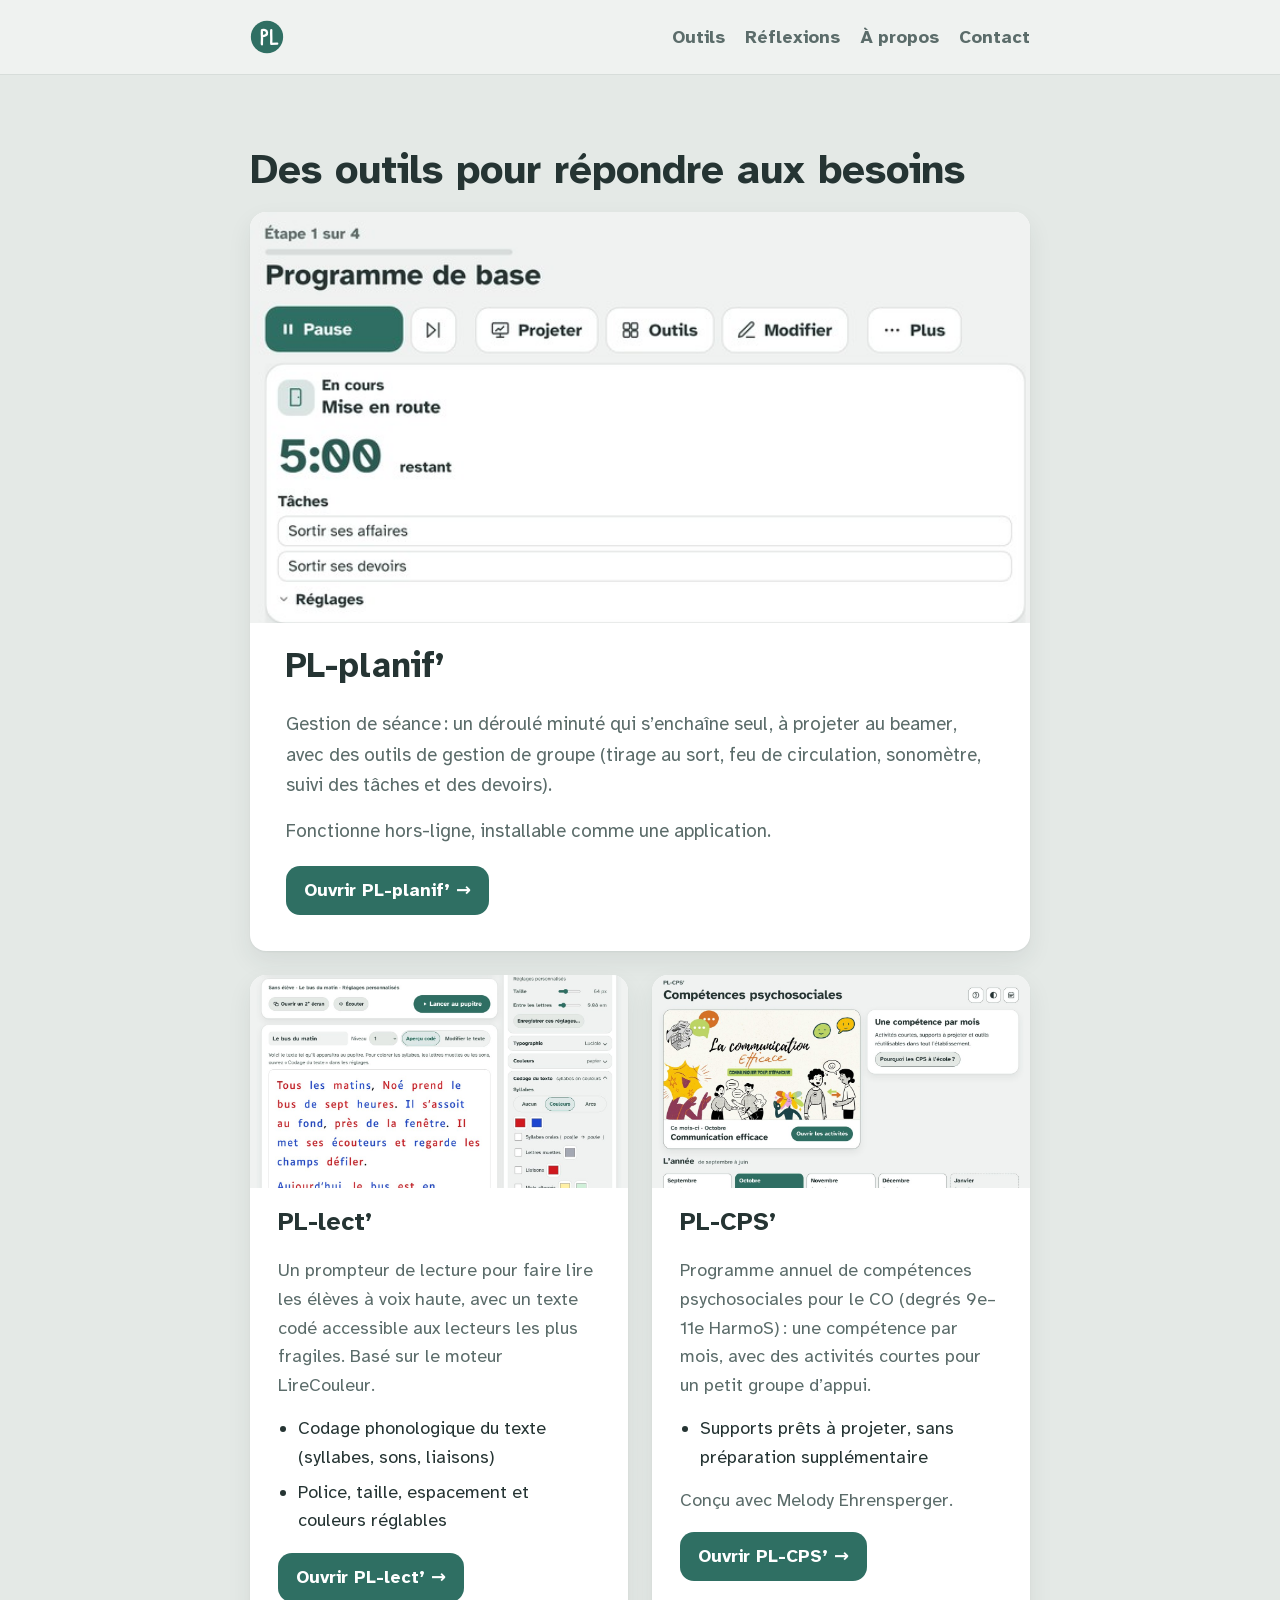
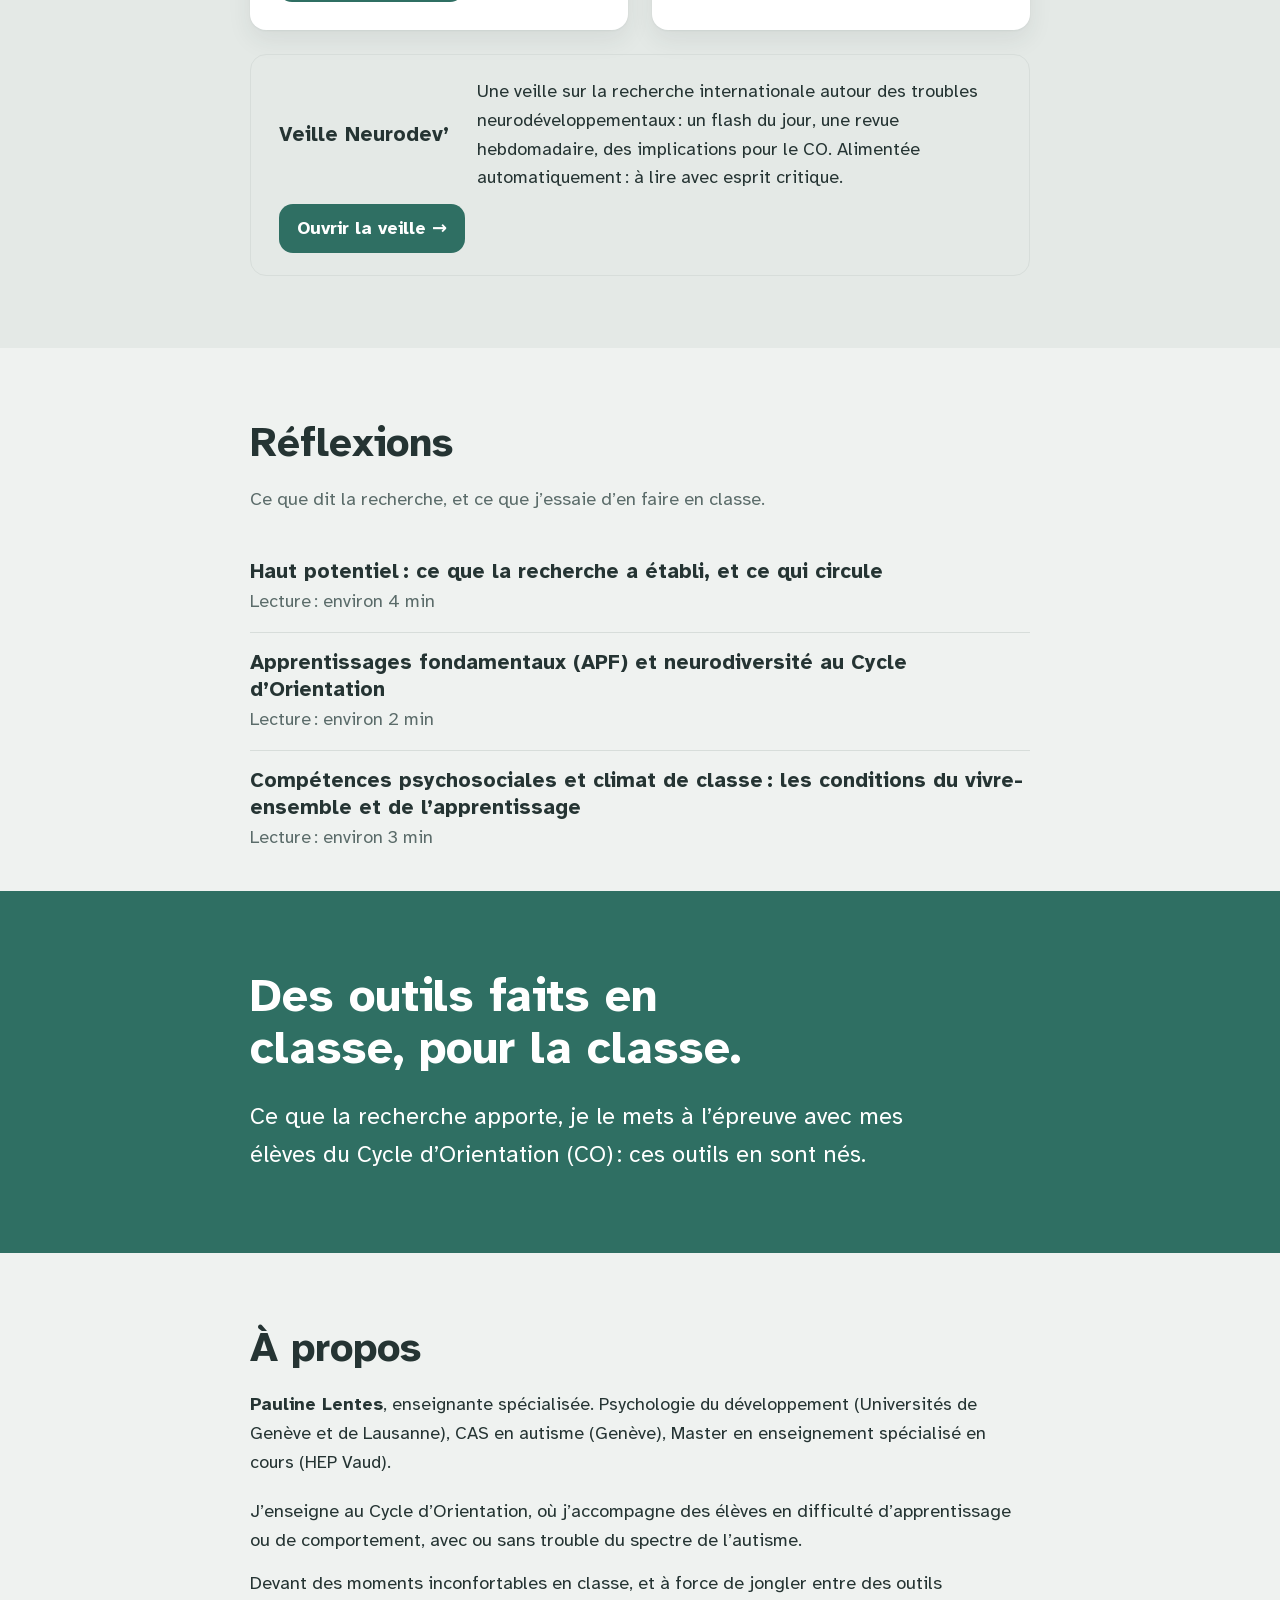
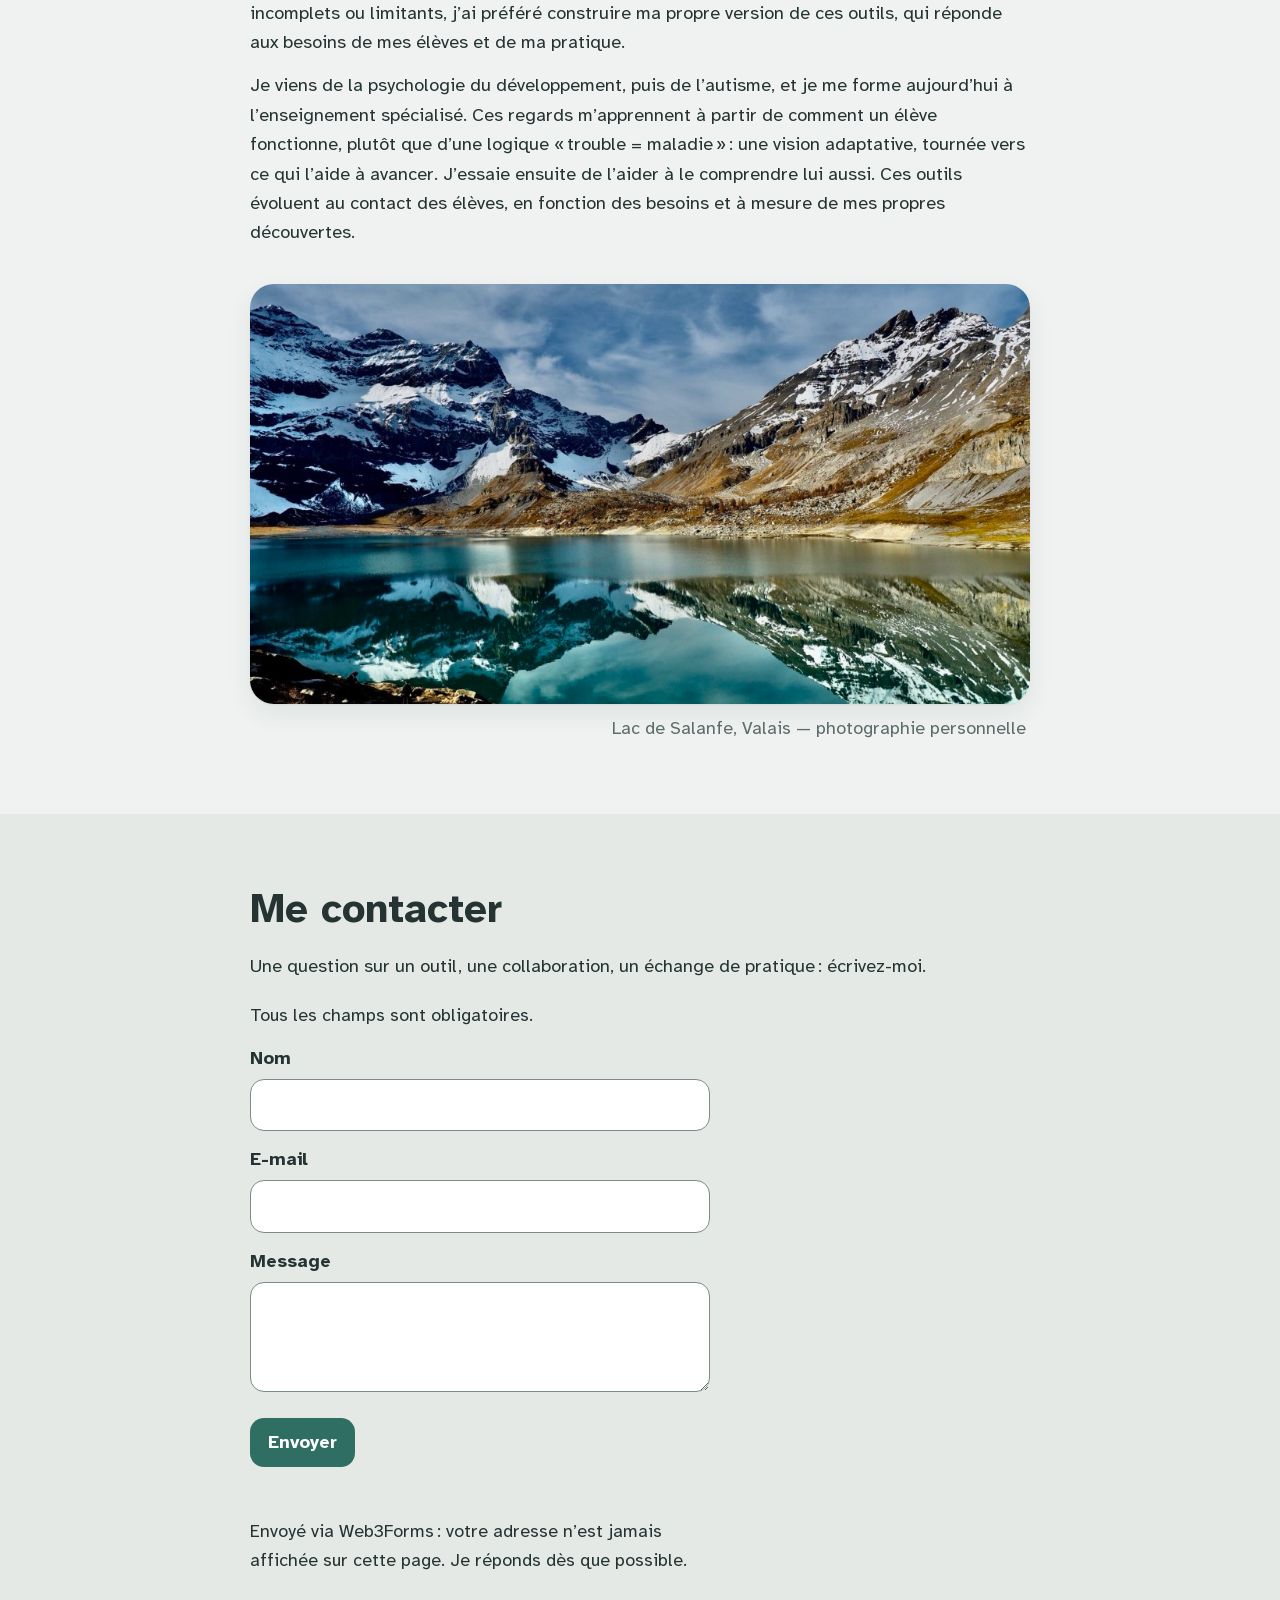
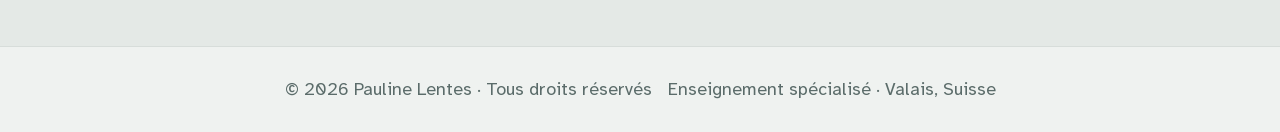
==== index.html @ 97b4659f "Accueil : outils en premier, bandeau en transition entre Réflexions et À propos Co-Authored-By: Clau" ====
<!doctype html>
<html lang="fr">
<head>
<meta charset="utf-8">
<meta name="viewport" content="width=device-width, initial-scale=1">
<meta name="description" content="Des outils pédagogiques gratuits, faits en classe pour la classe au Cycle d’Orientation : PL-planif’, PL-lect’ et PL-CPS’. Par Pauline Lentes, enseignante spécialisée en Valais.">
<title>PL · Des outils faits en classe, pour la classe</title>
<link rel="canonical" href="https://7nel.github.io/PL/">
<meta property="og:type" content="website">
<meta property="og:locale" content="fr_CH">
<meta property="og:site_name" content="PL">
<meta property="og:title" content="PL · Des outils faits en classe, pour la classe">
<meta property="og:description" content="Des outils pédagogiques gratuits pour le Cycle d’Orientation : PL-planif’, PL-lect’ et PL-CPS’.">
<meta property="og:url" content="https://7nel.github.io/PL/">
<meta property="og:image" content="https://7nel.github.io/PL/img/pl-planif.jpg">
<meta property="og:image:alt" content="PL-planif’ pendant une séance : minuteur, tâches et étapes suivantes.">
<meta name="twitter:card" content="summary_large_image">
<meta name="theme-color" content="#2f6f63">
<meta name="apple-mobile-web-app-title" content="PL">
<link rel="manifest" href="manifest.json">
<link rel="apple-touch-icon" href="icon-180.png">
<link rel="icon" type="image/png" sizes="512x512" href="icon-512.png">
<link rel="icon" type="image/png" sizes="32x32" href="icon-32.png">
<link rel="icon" type="image/svg+xml" href="data:image/svg+xml,%3Csvg xmlns='http://www.w3.org/2000/svg' viewBox='0 0 160 160'%3E%3Ccircle cx='80' cy='80' r='76' fill='%232F6F63'/%3E%3Cg fill='none' stroke='%23FFFFFF' stroke-width='11' stroke-linecap='round' stroke-linejoin='round'%3E%3Cpath d='M56,114 C55,100 58,86 56,70 C55,58 57,50 56,48 C64,46 78,45 80,58 C82,70 70,76 56,76'/%3E%3Cpath d='M100,48 C99,64 101,86 100,100 C99,108 101,112 100,112 L128,111'/%3E%3C/g%3E%3C/svg%3E">
<link rel="preload" href="fonts/atkinson-400-normal.woff2" as="font" type="font/woff2" crossorigin>
<link rel="preload" href="fonts/atkinson-700-normal.woff2" as="font" type="font/woff2" crossorigin>
<link rel="stylesheet" href="style.css">
</head>
<body>


<a class="skip" href="#main">Aller au contenu</a>

<header>
  <div class="wrap header-row">
    <a class="brand" href="#main" aria-label="PL, haut de la page">
      <svg viewBox="0 0 160 160" aria-hidden="true"><circle cx="80" cy="80" r="76" fill="currentColor" style="color:var(--accent)"/><g fill="none" stroke="var(--accent-ink)" stroke-width="11" stroke-linecap="round" stroke-linejoin="round"><path d="M56,114 C55,100 58,86 56,70 C55,58 57,50 56,48 C64,46 78,45 80,58 C82,70 70,76 56,76"/><path d="M100,48 C99,64 101,86 100,100 C99,108 101,112 100,112 L128,111"/></g></svg>
    </a>
    <nav aria-label="Navigation principale">
      <a href="#outils">Outils</a>
      <a href="reflexions.html">Réflexions</a>
      <a href="#apropos">À propos</a>
      <a href="#contact">Contact</a>
    </nav>
  </div>
</header>

<main id="main">
  <section id="outils">
    <div class="wrap">
      <h1 class="page-title">Des outils pour répondre aux besoins</h1>
      <div class="tools">
        <article class="tool-card lead">
          <div class="tool-shot"><img src="img/pl-planif.jpg" width="700" height="430" loading="lazy" alt="PL-planif’ pendant une séance : étape « Mise en route », minuteur de 5 minutes, deux tâches et les étapes suivantes."></div>
          <h3>PL-planif’</h3>
          <p>Gestion de séance&#8239;: un déroulé minuté qui s’enchaîne seul, à projeter au beamer, avec des outils de gestion de groupe (tirage au sort, feu de circulation, sonomètre, suivi des tâches et des devoirs).</p>
          <p>Fonctionne hors-ligne, installable comme une application.</p>
          <a class="btn" href="https://7nel.github.io/PL-planif/">Ouvrir PL-planif’ →</a>
        </article>
        <article class="tool-card">
          <a class="tool-shot" href="https://7nel.github.io/PL-lect/" tabindex="-1" aria-hidden="true"><img src="img/pl-lect.jpg" width="1200" height="750" loading="lazy" alt=""></a>
          <h3>PL-lect’</h3>
          <p>Un prompteur de lecture pour faire lire les élèves à voix haute, avec un texte codé accessible aux lecteurs les plus fragiles. Basé sur le moteur LireCouleur.</p>
          <ul class="feature-list">
            <li>Codage phonologique du texte (syllabes, sons, liaisons)</li>
            <li>Police, taille, espacement et couleurs réglables</li>
          </ul>
          <a class="btn" href="https://7nel.github.io/PL-lect/">Ouvrir PL-lect’ →</a>
        </article>
        <article class="tool-card">
          <a class="tool-shot" href="https://7nel.github.io/PL-CPS/" tabindex="-1" aria-hidden="true"><img src="img/pl-cps.jpg" width="1200" height="750" loading="lazy" alt=""></a>
          <h3>PL-CPS’</h3>
          <p>Programme annuel de compétences psychosociales pour le CO (degrés 9e–11e HarmoS)&#8239;: une compétence par mois, avec des activités courtes pour un petit groupe d’appui.</p>
          <ul class="feature-list">
            <li>Supports prêts à projeter, sans préparation supplémentaire</li>
          </ul>
          <p class="tool-credit">Conçu avec Melody Ehrensperger.</p>
          <a class="btn" href="https://7nel.github.io/PL-CPS/">Ouvrir PL-CPS’ →</a>
        </article>
        <article class="tool-card quiet">
          <h3>Veille Neurodev’</h3>
          <p>Une veille sur la recherche internationale autour des troubles neurodéveloppementaux&#8239;: un flash du jour, une revue hebdomadaire, des implications pour le CO. Alimentée automatiquement&#8239;: à lire avec esprit critique.</p>
          <a class="btn" href="https://7nel.github.io/PL-neurodev/">Ouvrir la veille →</a>
        </article>
      </div>
    </div>
  </section>

  <section id="apercu-reflexions" class="apercu">
    <div class="wrap">
      <h2>Réflexions</h2>
      <p class="section-intro">Ce que dit la recherche, et ce que j’essaie d’en faire en classe.</p>
      <ul class="reflection-links">
        <li><a href="reflexions.html#haut-potentiel"><span class="rl-title">Haut potentiel&#8239;: ce que la recherche a établi, et ce qui circule</span><span class="rl-meta">Lecture&#8239;: environ 4 min</span></a></li>
        <li><a href="reflexions.html#apf-neurodiversite"><span class="rl-title">Apprentissages fondamentaux (APF) et neurodiversité au Cycle d’Orientation</span><span class="rl-meta">Lecture&#8239;: environ 2 min</span></a></li>
        <li><a href="reflexions.html#cps-climat-de-classe"><span class="rl-title">Compétences psychosociales et climat de classe&#8239;: les conditions du vivre-ensemble et de l’apprentissage</span><span class="rl-meta">Lecture&#8239;: environ 3 min</span></a></li>
      </ul>
    </div>
  </section>

  <section class="hero" aria-labelledby="pont-titre">
    <div class="wrap">
      <div>
        <h2 id="pont-titre">Des outils faits en classe, pour la classe.</h2>
        <p class="lede">Ce que la recherche apporte, je le mets à l’épreuve avec mes élèves du Cycle d’Orientation (CO)&#8239;: ces outils en sont nés.</p>
      </div>
    </div>
  </section>

  <section id="apropos">
    <div class="wrap">
      <h2>À propos</h2>
      <p class="bio-line"><strong>Pauline Lentes</strong>, enseignante spécialisée. Psychologie du développement (Universités de Genève et de Lausanne), CAS en autisme (Genève), Master en enseignement spécialisé en cours (HEP Vaud).</p>
      <p class="bio">J’enseigne au Cycle d’Orientation, où j’accompagne des élèves en difficulté d’apprentissage ou de comportement, avec ou sans trouble du spectre de l’autisme.</p>
      <p class="bio">Devant des moments inconfortables en classe, et à force de jongler entre des outils incomplets ou limitants, j’ai préféré construire ma propre version de ces outils, qui réponde aux besoins de mes élèves et de ma pratique.</p>
      <p class="bio">Je viens de la psychologie du développement, puis de l’autisme, et je me forme aujourd’hui à l’enseignement spécialisé. Ces regards m’apprennent à partir de comment un élève fonctionne, plutôt que d’une logique «&#8239;trouble = maladie&#8239;»&#8239;: une vision adaptative, tournée vers ce qui l’aide à avancer. J’essaie ensuite de l’aider à le comprendre lui aussi. Ces outils évoluent au contact des élèves, en fonction des besoins et à mesure de mes propres découvertes.</p>
      <figure class="photo-banner">
        <div class="frame"><img src="img/lac-valais-1000.jpg" srcset="img/lac-valais-1000.jpg 1000w, img/lac-valais.jpg 2000w" sizes="(min-width:860px) 820px, 100vw" width="2000" height="1500" alt="Reflet des montagnes dans le lac de Salanfe, en Valais" loading="lazy"></div>
        <figcaption>Lac de Salanfe, Valais — photographie personnelle</figcaption>
      </figure>
    </div>
  </section>

  <section id="contact">
    <div class="wrap">
      <h2>Me contacter</h2>
      <p class="bio contact-intro">Une question sur un outil, une collaboration, un échange de pratique&#8239;: écrivez-moi.</p>
      <form id="contactForm">
        <p class="form-note">Tous les champs sont obligatoires.</p>
        <div class="hp" aria-hidden="true"><input type="text" name="botcheck" tabindex="-1" autocomplete="off"></div>
        <div>
          <label for="name">Nom</label>
          <input id="name" name="name" type="text" required autocomplete="name">
        </div>
        <div>
          <label for="email">E-mail</label>
          <input id="email" name="email" type="email" required autocomplete="email">
        </div>
        <div>
          <label for="message">Message</label>
          <textarea id="message" name="message" required></textarea>
        </div>
        <button type="submit" class="btn">Envoyer</button>
        <p id="formStatus" role="status" aria-live="polite" tabindex="-1"></p>
        <p class="form-note">Envoyé via Web3Forms&#8239;: votre adresse n’est jamais affichée sur cette page. Je réponds dès que possible.</p>
        <noscript><p class="form-note">L’envoi demande JavaScript. Activez-le pour utiliser ce formulaire.</p></noscript>
      </form>
    </div>
  </section>
</main>

<footer>
  <div class="wrap header-row">
    <span>© <span id="year"></span> Pauline Lentes · Tous droits réservés</span>
    <span>Enseignement spécialisé · Valais, Suisse</span>
  </div>
</footer>

<script>
(function () {
  document.getElementById('year').textContent = new Date().getFullYear();

  // Les réflexions ont déménagé sur reflexions.html : on y renvoie les anciens liens.
  var moved = ['#reflexions', '#haut-potentiel', '#apf-neurodiversite', '#cps-climat-de-classe'];
  if (moved.indexOf(location.hash) !== -1) {
    location.replace('reflexions.html' + (location.hash === '#reflexions' ? '' : location.hash));
    return;
  }

  var form = document.getElementById('contactForm');
  var formStatus = document.getElementById('formStatus');
  var nameInput = document.getElementById('name');
  var emailInput = document.getElementById('email');
  var messageInput = document.getElementById('message');
  var sendLabel = 'Envoyer';
  var failText = 'Le message n’a pas pu être envoyé. Il est toujours dans le formulaire\u202f: vérifiez votre connexion puis cliquez à nouveau sur «\u202fEnvoyer\u202f».';
  function done(ok, text) {
    var b = form.querySelector('button[type="submit"]');
    b.disabled = false;
    b.textContent = sendLabel;
    formStatus.setAttribute('data-state', ok ? 'ok' : 'err');
    formStatus.textContent = text;
    if (!ok) formStatus.focus();
  }
  form.addEventListener('submit', function (e) {
    e.preventDefault();
    if (form.botcheck.value) return; // honeypot
    var btn = form.querySelector('button[type="submit"]');
    btn.disabled = true;
    btn.textContent = 'Envoi en cours…';
    formStatus.removeAttribute('data-state');
    formStatus.textContent = 'Envoi en cours…';

    var payload = {
      access_key: 'b49901c7-a3c1-4c43-a704-43ea94ed2b48',
      subject: 'Nouveau message depuis paulinelentes.ch',
      from_name: nameInput.value,
      name: nameInput.value,
      email: emailInput.value,
      message: messageInput.value
    };

    fetch('https://api.web3forms.com/submit', {
      method: 'POST',
      headers: { 'Content-Type': 'application/json', 'Accept': 'application/json' },
      body: JSON.stringify(payload)
    })
      .then(function (r) { return r.json(); })
      .then(function (data) {
        if (data.success) {
          done(true, 'Message envoyé, merci\u202f!');
          form.reset();
        } else {
          done(false, failText);
        }
      })
      .catch(function () { done(false, failText); });
  });
})();
</script>

</body>
</html>
---- style.css ----
/* Styles partagés par index.html et reflexions.html */
@font-face{font-family:"Atkinson Hyperlegible"; font-style:italic; font-weight:400; font-display:swap; src:url(fonts/atkinson-400-italic.woff2) format("woff2"); unicode-range:U+0000-00FF, U+0131, U+0152-0153, U+02BB-02BC, U+02C6, U+02DA, U+02DC, U+0304, U+0308, U+0329, U+2000-206F, U+20AC, U+2122, U+2191, U+2193, U+2212, U+2215, U+FEFF, U+FFFD}
@font-face{font-family:"Atkinson Hyperlegible"; font-style:normal; font-weight:400; font-display:swap; src:url(fonts/atkinson-400-normal.woff2) format("woff2"); unicode-range:U+0000-00FF, U+0131, U+0152-0153, U+02BB-02BC, U+02C6, U+02DA, U+02DC, U+0304, U+0308, U+0329, U+2000-206F, U+20AC, U+2122, U+2191, U+2193, U+2212, U+2215, U+FEFF, U+FFFD}
@font-face{font-family:"Atkinson Hyperlegible"; font-style:normal; font-weight:700; font-display:swap; src:url(fonts/atkinson-700-normal.woff2) format("woff2"); unicode-range:U+0000-00FF, U+0131, U+0152-0153, U+02BB-02BC, U+02C6, U+02DA, U+02DC, U+0304, U+0308, U+0329, U+2000-206F, U+20AC, U+2122, U+2191, U+2193, U+2212, U+2215, U+FEFF, U+FFFD}
:root{
  --bg:#EFF2F0; --surface:#FFFFFF; --surface-2:#E4E9E6; --ink:#253433; --ink-2:#5B6C6A;
  --accent:#2F6F63; --accent-ink:#FFFFFF; --line:#D7DDDA; --field:#7A8B88; --danger:#B6503F;
  --shadow:0 1px 2px rgba(37,52,51,.06),0 10px 24px rgba(37,52,51,.08);
  --r-card:24px; --r-panel:16px; --r-ctl:14px;
  color-scheme:light;
}
@media (prefers-color-scheme:dark){
  :root:not([data-theme="light"]){
    --bg:#182422; --surface:#202F2C; --surface-2:#24322F; --ink:#EAF1EE; --ink-2:#9FB0AC;
    --accent:#6FBFAE; --accent-ink:#182422; --line:#33443F; --field:#6F827D; --danger:#D98070;
    --shadow:0 1px 2px rgba(0,0,0,.35),0 12px 28px rgba(0,0,0,.35); color-scheme:dark;
  }
}
:root[data-theme="dark"]{
  --bg:#182422; --surface:#202F2C; --surface-2:#24322F; --ink:#EAF1EE; --ink-2:#9FB0AC;
  --accent:#6FBFAE; --accent-ink:#182422; --line:#33443F; --field:#6F827D; --danger:#D98070;
  --shadow:0 1px 2px rgba(0,0,0,.35),0 12px 28px rgba(0,0,0,.35); color-scheme:dark;
}

html{font-size:112.5%}
*{box-sizing:border-box}
body{
  margin:0; background:var(--bg); color:var(--ink);
  font-family:"Atkinson Hyperlegible", system-ui, sans-serif;
  font-size:1rem; line-height:1.6;
}
.wrap{max-width:820px; margin:0 auto; padding-inline:20px}
a{color:var(--accent)}
h1,h2,h3{text-wrap:balance; margin:0}
p{margin:0}
.skip{position:absolute; left:-999px; top:0; background:var(--accent); color:var(--accent-ink); padding:10px 16px; border-radius:0 0 8px 0}
.skip:focus{left:0; z-index:10}

/* ---------- header ---------- */
html{scroll-padding-top:84px}
header{position:sticky; top:0; z-index:5; padding-block:20px; background:var(--bg); border-bottom:1px solid var(--line)}
.header-row{display:flex; align-items:center; justify-content:space-between; gap:16px; flex-wrap:wrap}
.brand{display:flex; align-items:center; gap:10px; text-decoration:none; color:var(--ink); padding:5px; margin:-5px}
.brand svg{width:34px; height:34px; flex:none}
nav{display:flex; gap:20px; flex-wrap:wrap}
nav a{text-decoration:none; color:var(--ink-2); font-weight:700; font-size:1rem}
nav a:hover{color:var(--accent)}
nav a[aria-current="page"]{color:var(--ink); text-decoration:underline; text-underline-offset:6px; text-decoration-thickness:2px}

/* ---------- hero ---------- */
.hero{--hero-bg:var(--accent); --hero-fg:var(--accent-ink); padding-block:80px; position:relative; overflow:hidden; background:var(--hero-bg); color:var(--hero-fg)}
/* Mode sombre : bandeau teinté d'accent plutôt qu'un aplat clair (texte --ink sur ~9:1) */
@media (prefers-color-scheme:dark){ :root:not([data-theme="light"]) .hero{--hero-bg:color-mix(in srgb,var(--accent) 24%,var(--bg)); --hero-fg:var(--ink)} }
:root[data-theme="dark"] .hero{--hero-bg:color-mix(in srgb,var(--accent) 24%,var(--bg)); --hero-fg:var(--ink)}
.hero h2{font-size:clamp(2.1rem,5.2vw,2.6rem); font-weight:700; line-height:1.1; max-width:20ch; margin-bottom:0}
.hero p.lede{text-wrap:balance; margin-top:24px; font-size:clamp(1.1rem,2vw,1.3rem); color:var(--hero-fg); max-width:46ch}
.byline{margin-top:20px; font-weight:700; color:var(--hero-fg)}
.hero-actions{display:flex; flex-wrap:wrap; align-items:center; gap:12px 24px; margin-top:28px}
.hero-actions .btn{margin-top:0; padding:14px 26px; background:var(--hero-fg); color:var(--hero-bg)}
.link-quiet{font-weight:700; color:var(--hero-fg); text-underline-offset:4px}
.hero a:focus-visible{outline:3px solid var(--hero-fg); outline-offset:3px}

section{padding-block:72px}
#outils,#contact{background:var(--surface-2)}
#outils .section-intro, .tool-card.quiet > p, .photo-banner figcaption, #contact .form-note{color:var(--ink)}
h2,.page-title{font-size:clamp(1.7rem,3.2vw,2.3rem); font-weight:700; margin-bottom:20px; line-height:1.1}

/* ---------- photo ---------- */
.photo-banner{margin:36px 0 0}
.photo-banner .frame{border-radius:var(--r-card); overflow:hidden; box-shadow:var(--shadow)}
.photo-banner img{display:block; width:100%; height:clamp(220px,38vw,420px); object-fit:cover}
.photo-banner figcaption{padding:10px 4px 0; font-size:1rem; color:var(--ink-2); text-align:right}

/* ---------- about (condensé) ---------- */
.bio{max-width:68ch; font-size:1.02rem}
.bio + .bio{margin-top:14px}
.contact-intro{margin-bottom:20px}
.bio-line{margin:0 0 20px; max-width:68ch; font-size:1rem; color:var(--ink)}
.tool-credit{font-size:1rem}

/* ---------- tools (mis en avant) ---------- */
.section-intro{color:var(--ink-2); max-width:56ch; margin-bottom:28px; font-size:1.02rem}
.section-intro:has(+ .section-intro){margin-bottom:12px}
.tools{display:grid; grid-template-columns:repeat(2,1fr); gap:24px}
.tool-card{--pad:28px; background:var(--surface); border-radius:var(--r-panel); padding:var(--pad); box-shadow:var(--shadow); display:flex; flex-direction:column; gap:14px}
.tool-card h3{font-size:1.4rem}
.tool-card > p{color:var(--ink-2); font-size:1rem}
.tool-card.lead{--pad:36px; grid-column:1 / -1; gap:16px}
.tool-card.lead h3{font-size:1.9rem}
.tool-card.lead > p{font-size:1.05rem; max-width:60ch}
.tool-card.lead .feature-list{font-size:1rem}
.tool-shot{display:block; margin:calc(var(--pad) * -1) calc(var(--pad) * -1) 0; border-radius:var(--r-panel) var(--r-panel) 0 0; overflow:hidden}
.tool-card.lead .tool-shot img{aspect-ratio:1.9/1}
.tool-shot img{display:block; width:100%; height:auto; aspect-ratio:16/9; object-fit:cover; object-position:top}
.tool-card.quiet{grid-column:1 / -1; box-shadow:none; background:transparent; flex-direction:row; flex-wrap:wrap; align-items:center; gap:12px 28px; padding:22px 28px; border:1px solid var(--line); border-radius:var(--r-panel)}
.tool-card.quiet h3{font-size:1.15rem}
.tool-card.quiet > p{flex:1 1 320px; font-size:1rem}
.tool-card.quiet .btn{margin-top:0}
@media (hover:hover){
  .btn:hover{background:color-mix(in srgb,var(--accent) 82%,var(--ink))}
  .hero-actions .btn:hover{background:color-mix(in srgb,var(--hero-fg) 85%,var(--hero-bg))}
}
.feature-list{margin:0; padding-left:20px; font-size:1rem; color:var(--ink); display:flex; flex-direction:column; gap:6px}
.btn{display:inline-flex; align-items:center; gap:6px; align-self:flex-start; background:var(--accent); color:var(--accent-ink); text-decoration:none; font-weight:700; padding:10px 18px; border-radius:var(--r-ctl); font-size:1rem; margin-top:4px}

/* ---------- réflexions ---------- */
.reflections{display:flex; flex-direction:column; gap:24px}
.reflection-card{background:var(--surface); border-radius:var(--r-panel); padding:28px; box-shadow:var(--shadow); display:flex; flex-direction:column; gap:12px}
.reflection-card h2{font-size:1.6rem; margin-bottom:0; line-height:1.25}
.reflection-meta{color:var(--ink-2); font-size:1rem; margin-top:-4px}
.reflection-card p{color:var(--ink); font-size:1rem; max-width:70ch}
.reflection-card p + p{margin-top:14px}
.reflection-card{scroll-margin-top:16px}
.reflection-refs{margin:0; padding-left:20px; font-size:1rem; font-style:normal; color:var(--ink-2); display:flex; flex-direction:column; gap:8px}
.refs{margin-top:12px}
.reflection-more summary{display:flex; align-items:center; min-height:44px}
.refs summary{display:list-item; padding-block:9px; cursor:pointer; color:var(--accent); font-weight:700; font-size:1rem}
.refs ul{margin-top:12px}
.close-article{align-self:flex-start; margin-top:16px; font:inherit; font-weight:700; color:var(--accent); background:none; border:1px solid var(--accent); border-radius:var(--r-ctl); padding:10px 16px; cursor:pointer}
.reflection-more{margin-top:4px}
.reflection-more > h3:first-of-type{margin-top:12px}
.reflection-more h3{font-size:1.3rem; line-height:1.3; margin:28px 0 8px}
.reflection-more summary{cursor:pointer; color:var(--accent); font-weight:700; font-size:1rem; list-style:none}
.reflection-more summary::-webkit-details-marker{display:none}
.reflection-more[open] summary{margin-bottom:4px}
.reflection-more .less-label{display:none}
.reflection-more[open] .more-label{display:none}
.reflection-more[open] .less-label{display:inline}

/* ---------- aperçu des réflexions (accueil) ---------- */
.apercu{padding-bottom:24px}
.reflection-links{list-style:none; margin:0; padding:0; max-width:68ch}
.reflection-links li + li{border-top:1px solid var(--line)}
.reflection-links a{display:flex; flex-direction:column; gap:2px; padding:16px 0; text-decoration:none; color:var(--ink)}
.reflection-links .rl-title{font-weight:700; font-size:1.15rem; line-height:1.3}
.reflection-links .rl-meta{color:var(--ink-2)}
@media (hover:hover){ .reflection-links a:hover .rl-title{color:var(--accent); text-decoration:underline; text-underline-offset:4px} }

/* ---------- contact ---------- */
form{display:flex; flex-direction:column; gap:14px; max-width:460px}
label{font-weight:700; font-size:1rem; display:block; margin-bottom:6px}
input, textarea{width:100%; font:inherit; padding:11px 12px; border-radius:var(--r-ctl); border:1px solid var(--field); background:var(--surface); color:var(--ink)}
textarea{resize:vertical; min-height:110px}
input:focus, textarea:focus{outline:2px solid var(--accent); outline-offset:1px}
.hp{position:absolute; left:-9999px}
.sr-only{position:absolute; width:1px; height:1px; overflow:hidden; clip-path:inset(50%); white-space:nowrap}
button[type="submit"]{border:none; cursor:pointer; font:inherit; font-weight:700}
button[type="submit"]:disabled{opacity:.7; cursor:progress}
a:focus-visible,button:focus-visible,summary:focus-visible{outline:3px solid var(--accent); outline-offset:3px; border-radius:4px}
.form-note{font-size:1rem; color:var(--ink-2)}
#formStatus{font-size:1rem; font-weight:700; min-height:1.2em}
#formStatus[data-state="ok"]{color:var(--accent)}
#formStatus[data-state="err"]{color:var(--ink); border:2px solid var(--danger); border-radius:8px; padding:10px 12px}

footer{padding-block:28px; border-top:1px solid var(--line); display:flex; align-items:center; justify-content:space-between; gap:16px; flex-wrap:wrap; color:var(--ink-2); font-size:1rem}
footer svg{width:22px; height:22px; vertical-align:middle}

/* Écran tactile : cibles d'au moins 44 px */
@media (pointer:coarse){
  nav a, .link-quiet{display:inline-flex; align-items:center; min-height:44px}
}
/* En-tête non collant sur petit écran ou écran bas (paysage) : il occuperait 110 à 160 px */
@media (max-width:680px), (max-height:500px){
  header{position:static}
  html{scroll-padding-top:16px}
}
@media (max-width:680px){
  .reflection-card{padding:20px}
  .tools{grid-template-columns:1fr}
  .tool-card.lead{--pad:28px}
  header{padding-block:8px}
  .header-row{gap:8px}
  nav{gap:0}
  nav a{padding:12px 6px; font-size:1rem}
}
@media (max-width:380px){
  nav{display:grid; grid-template-columns:1fr 1fr; width:100%}
  nav a{padding:12px 6px}
}
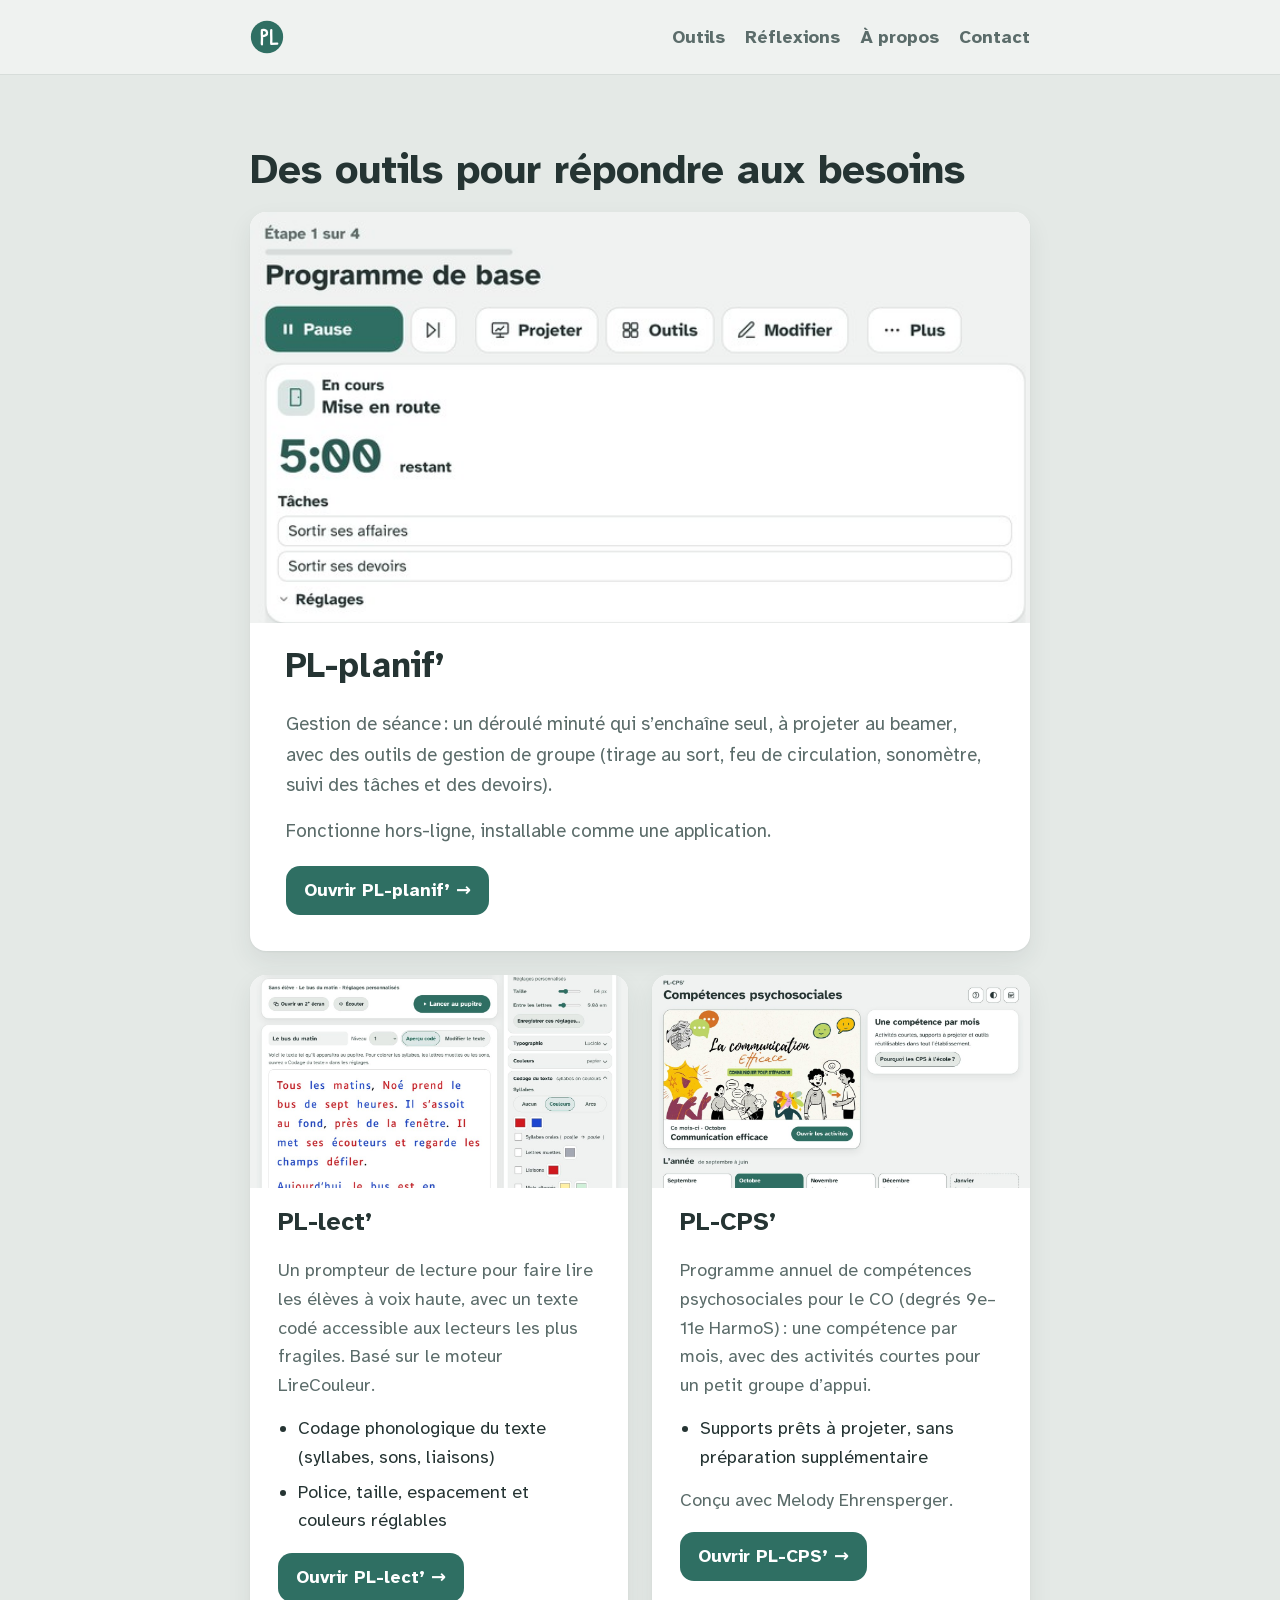
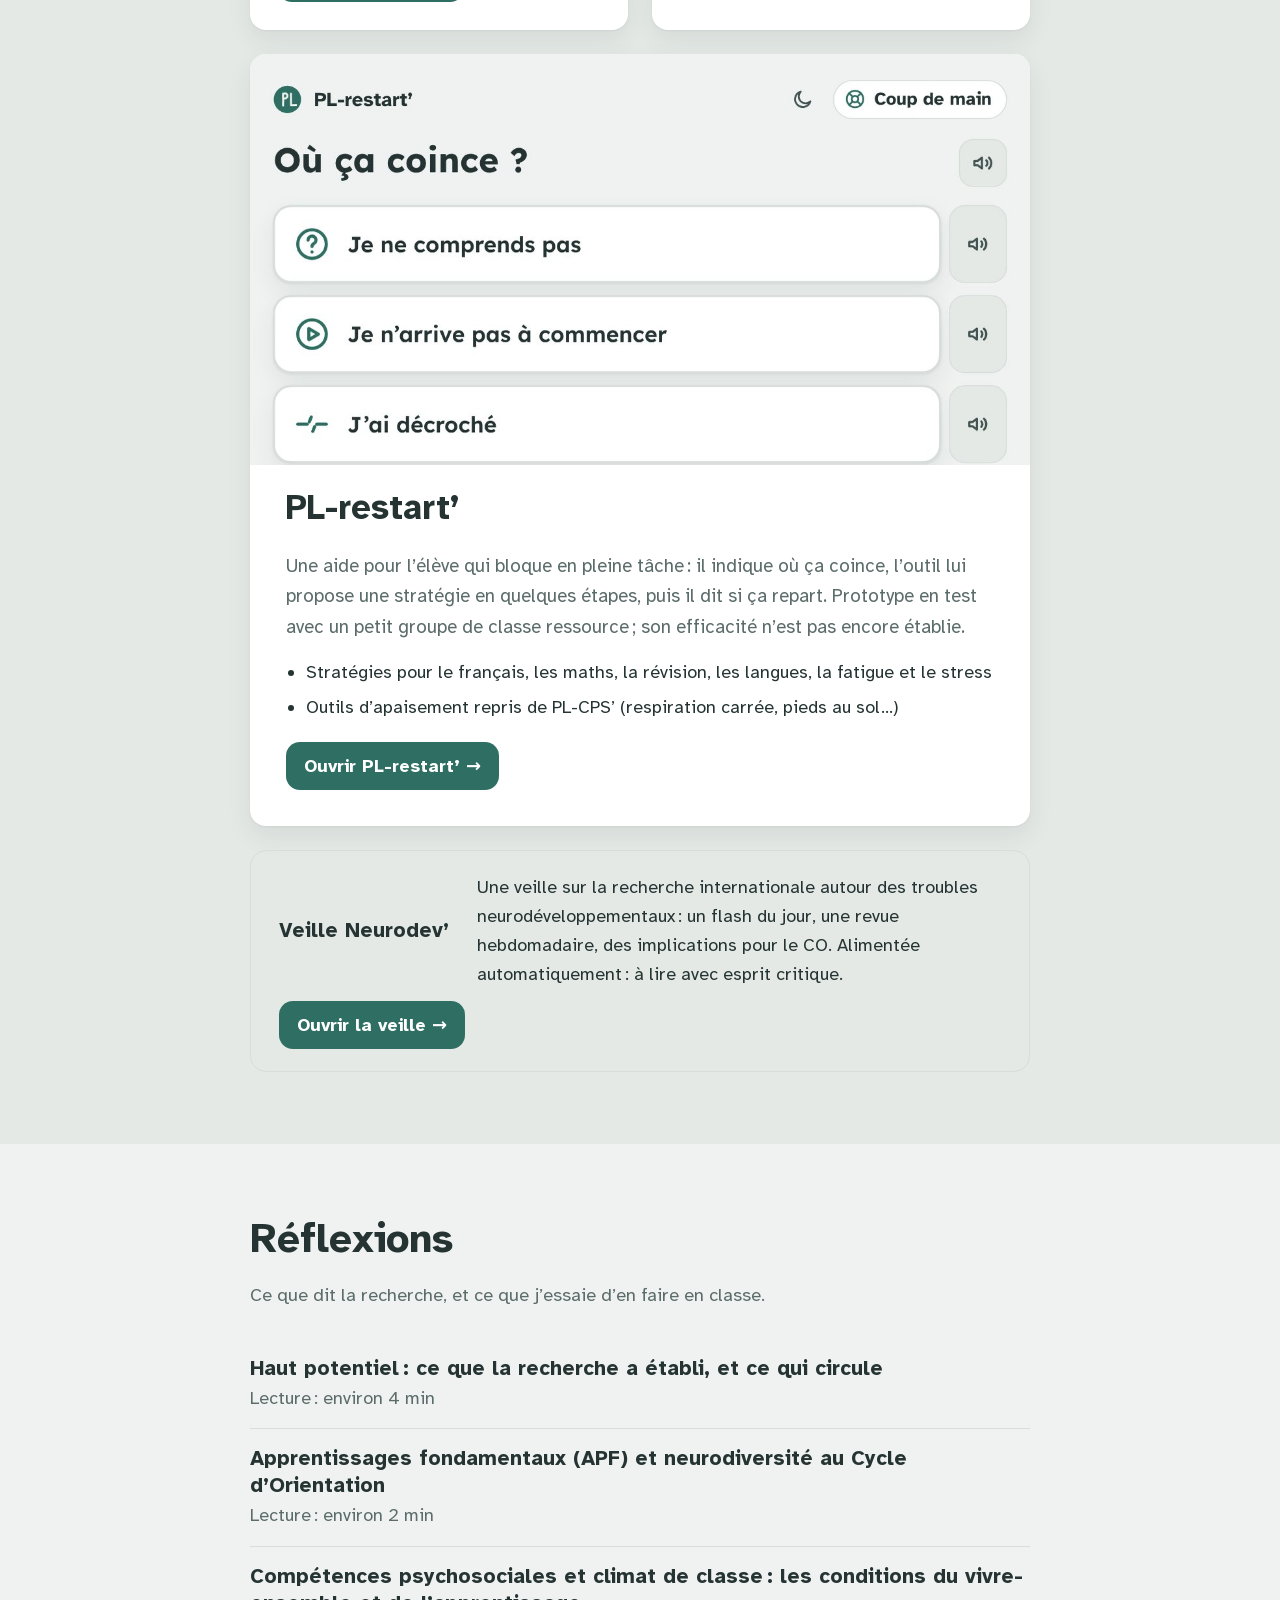
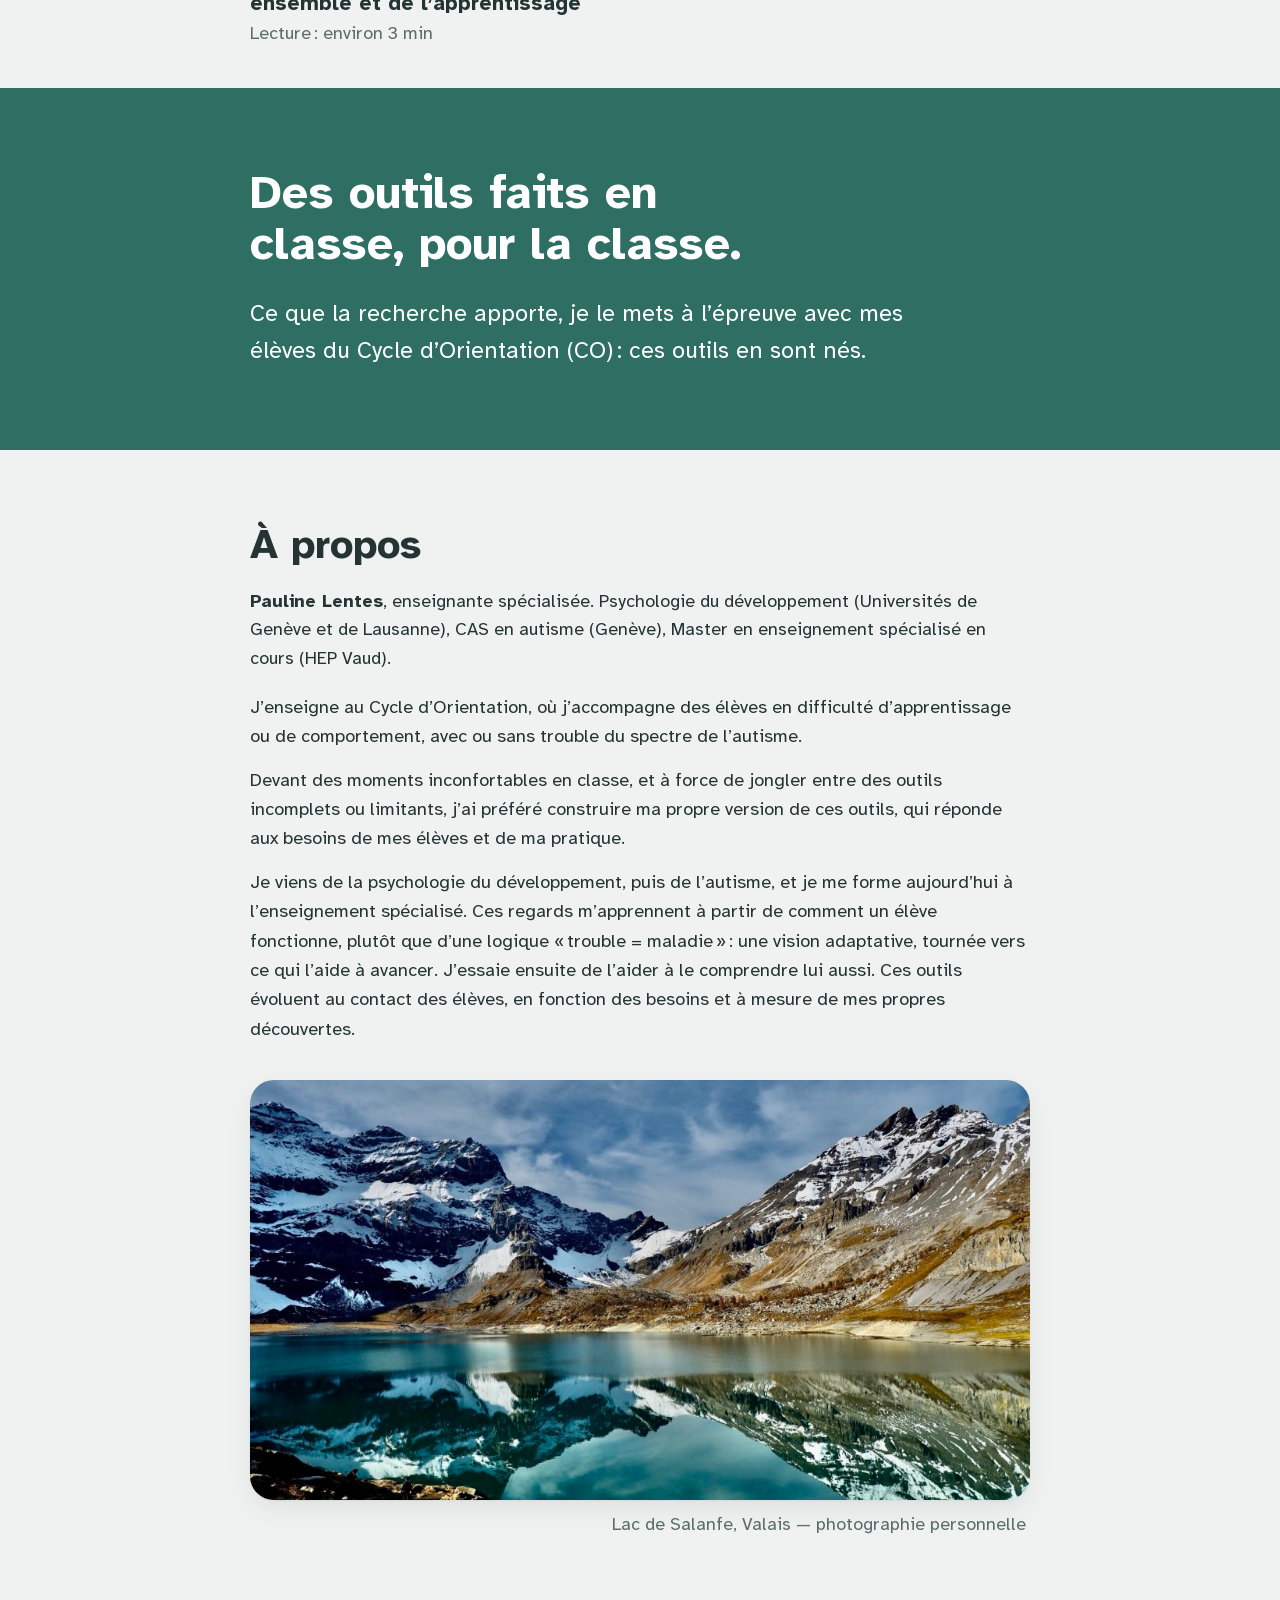
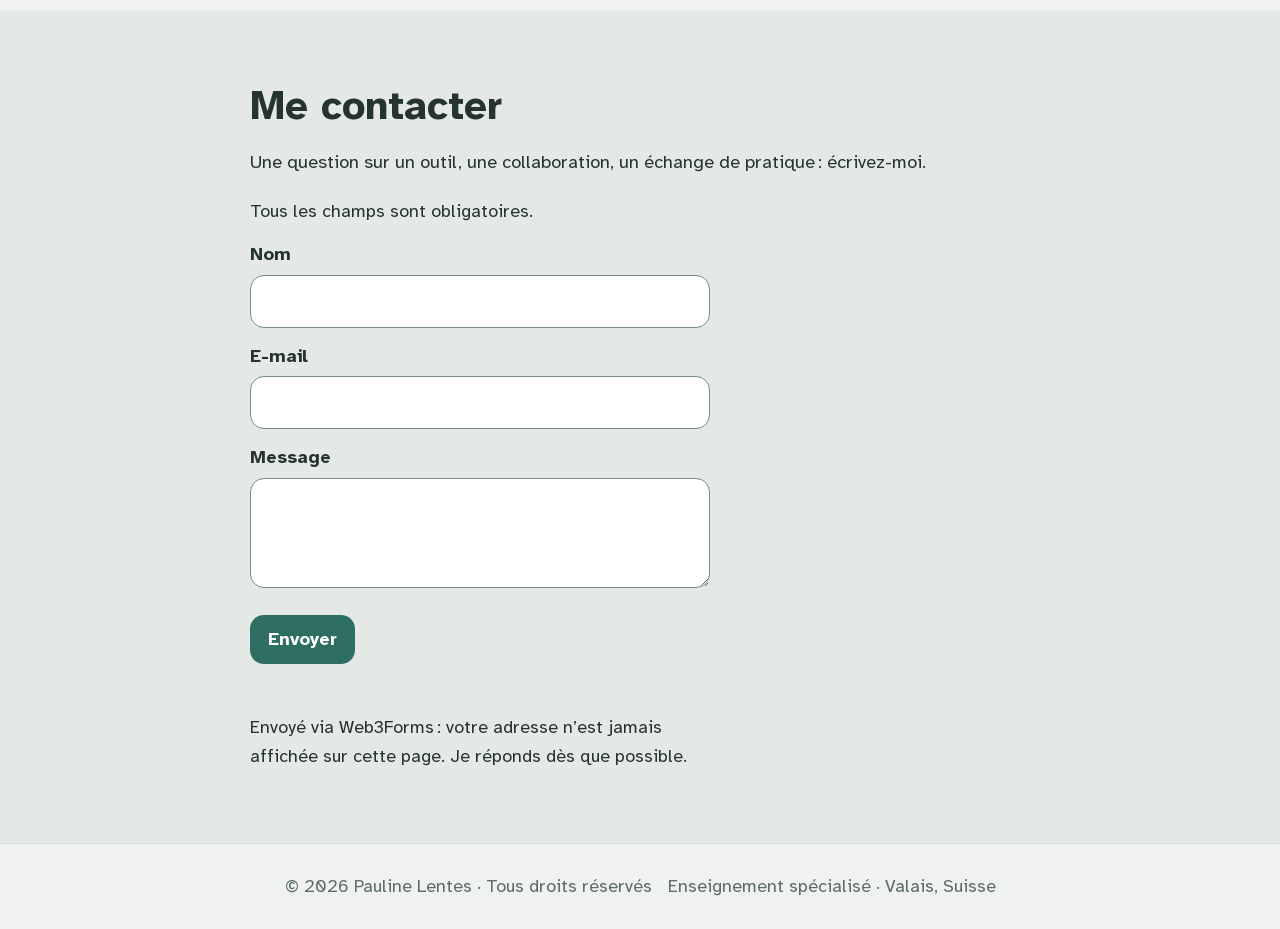
==== commit 9ffd1db2: "Accueil : ajout de PL-restart’ (carte, capture, description) Co-Authored-By: Claude Sonnet 5.5 <nore" ====
--- a/index.html
+++ b/index.html
@@ -77,7 +77,17 @@
           <p class="tool-credit">Conçu avec Melody Ehrensperger.</p>
           <a class="btn" href="https://7nel.github.io/PL-CPS/">Ouvrir PL-CPS’ →</a>
         </article>
-        <article class="tool-card quiet">
+        <article class="tool-card lead">
+          <a class="tool-shot" href="https://7nel.github.io/PL-restart/" tabindex="-1" aria-hidden="true"><img src="img/pl-restart.jpg" width="1200" height="750" loading="lazy" alt=""></a>
+            <h3>PL-restart’</h3>
+          <p>Une aide pour l’élève qui bloque en pleine tâche&#8239;: il indique où ça coince, l’outil lui propose une stratégie en quelques étapes, puis il dit si ça repart. Prototype en test avec un petit groupe de classe ressource&#8239;; son efficacité n’est pas encore établie.</p>
+          <ul class="feature-list">
+            <li>Stratégies pour le français, les maths, la révision, les langues, la fatigue et le stress</li>
+            <li>Outils d’apaisement repris de PL-CPS’ (respiration carrée, pieds au sol…)</li>
+          </ul>
+          <a class="btn" href="https://7nel.github.io/PL-restart/">Ouvrir PL-restart’ →</a>
+      </article>
+      <article class="tool-card quiet">
           <h3>Veille Neurodev’</h3>
           <p>Une veille sur la recherche internationale autour des troubles neurodéveloppementaux&#8239;: un flash du jour, une revue hebdomadaire, des implications pour le CO. Alimentée automatiquement&#8239;: à lire avec esprit critique.</p>
           <a class="btn" href="https://7nel.github.io/PL-neurodev/">Ouvrir la veille →</a>
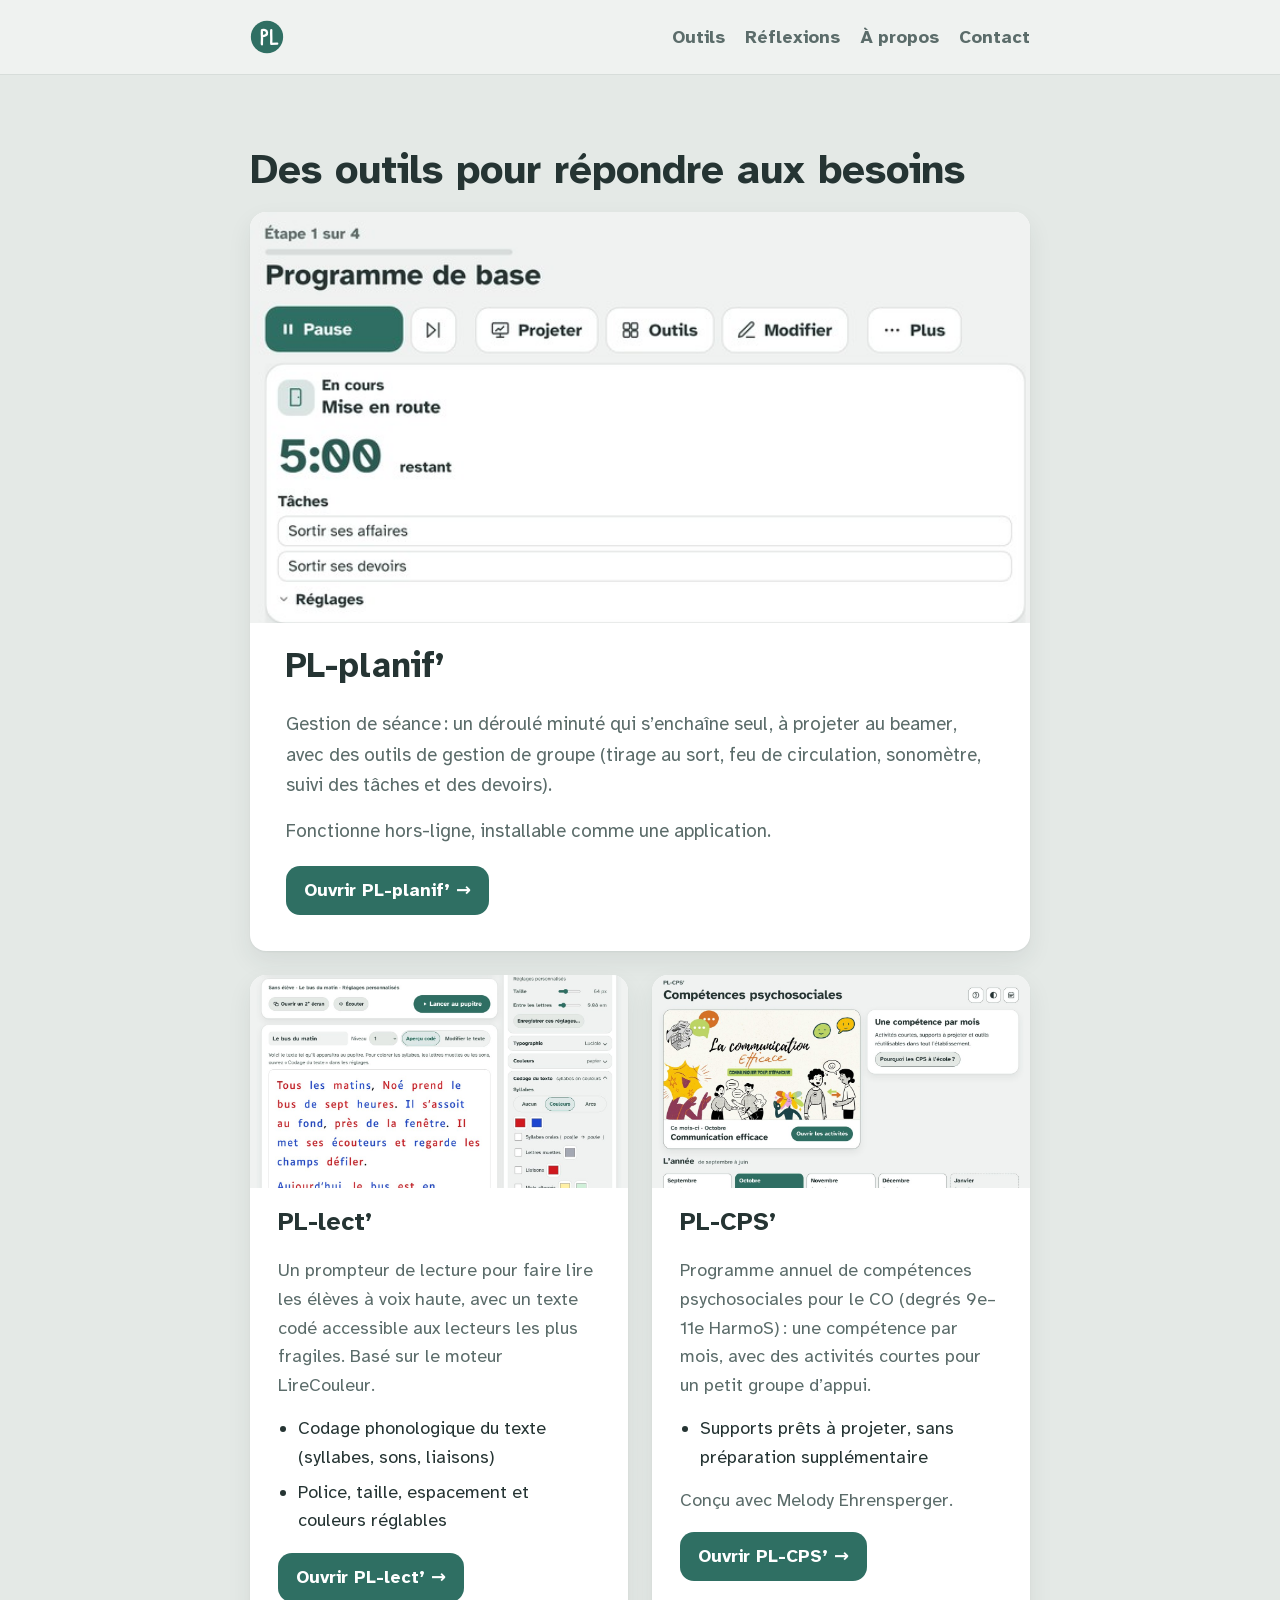
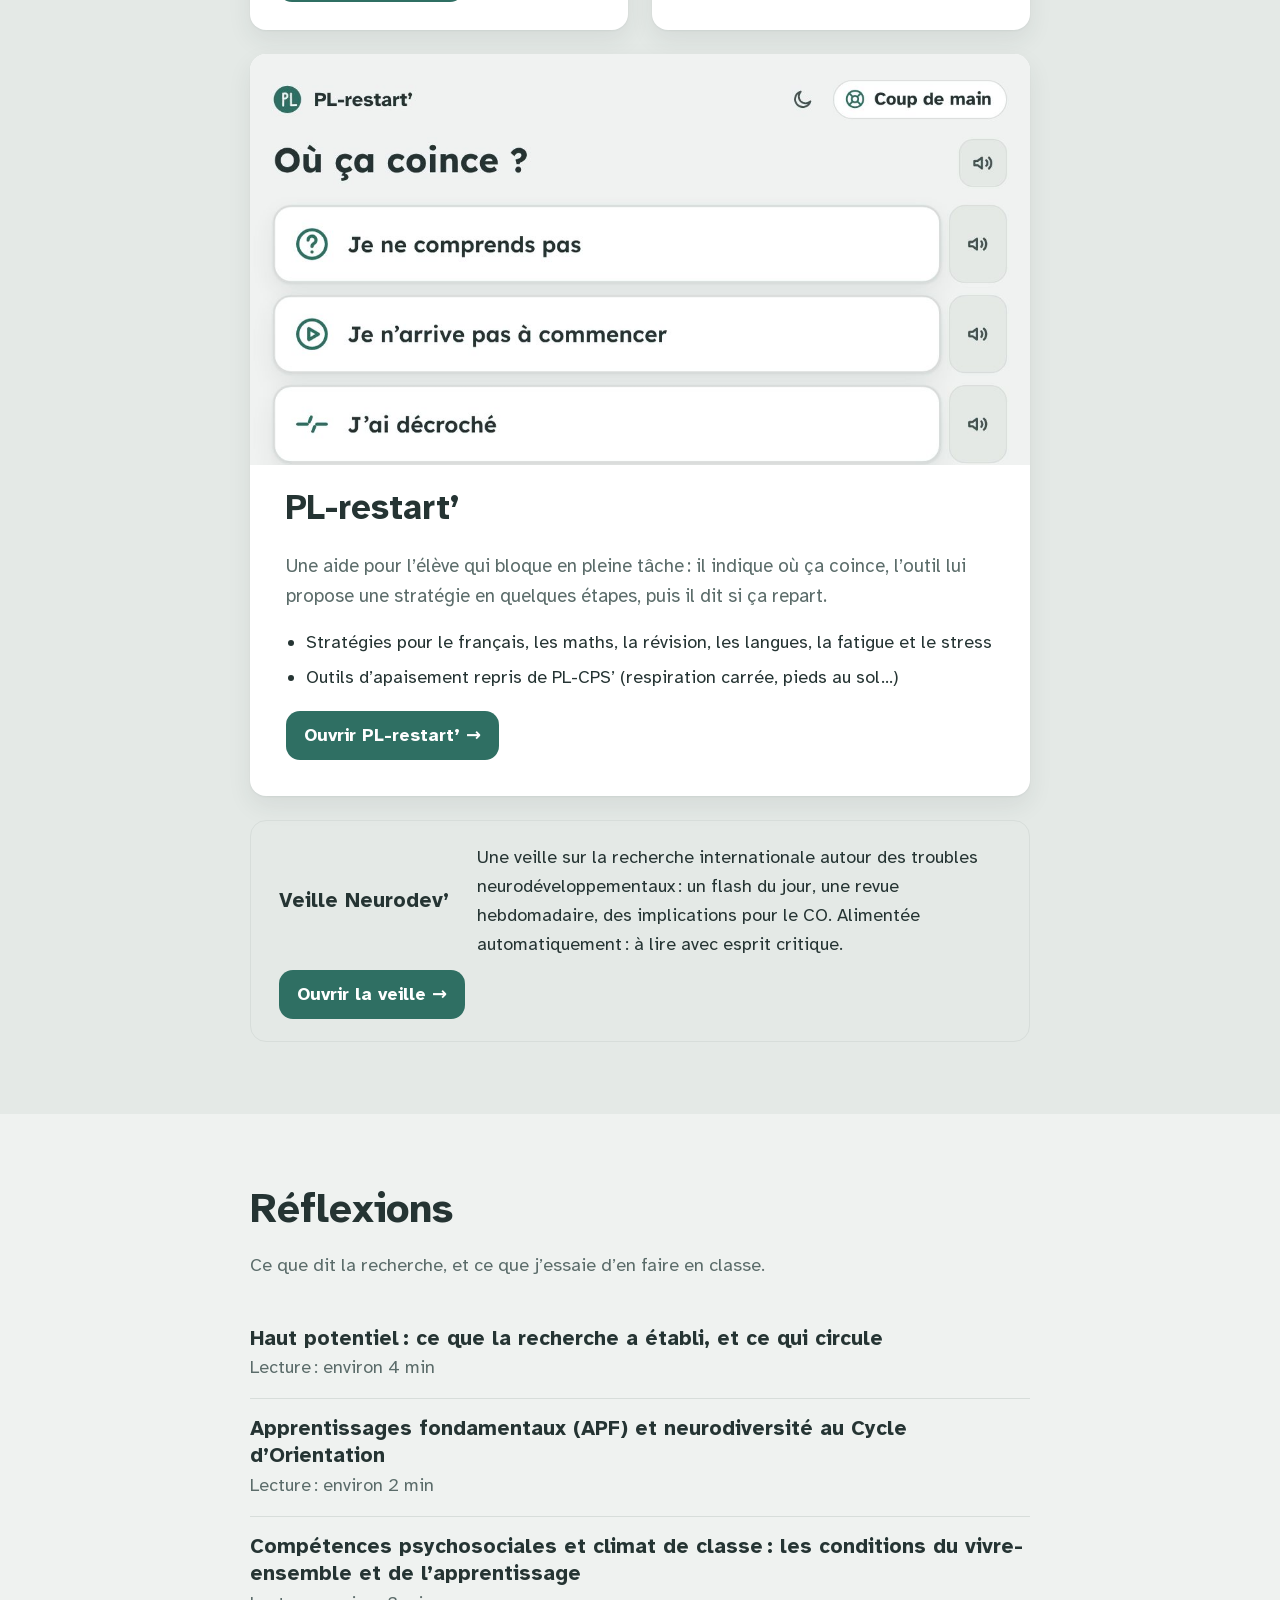
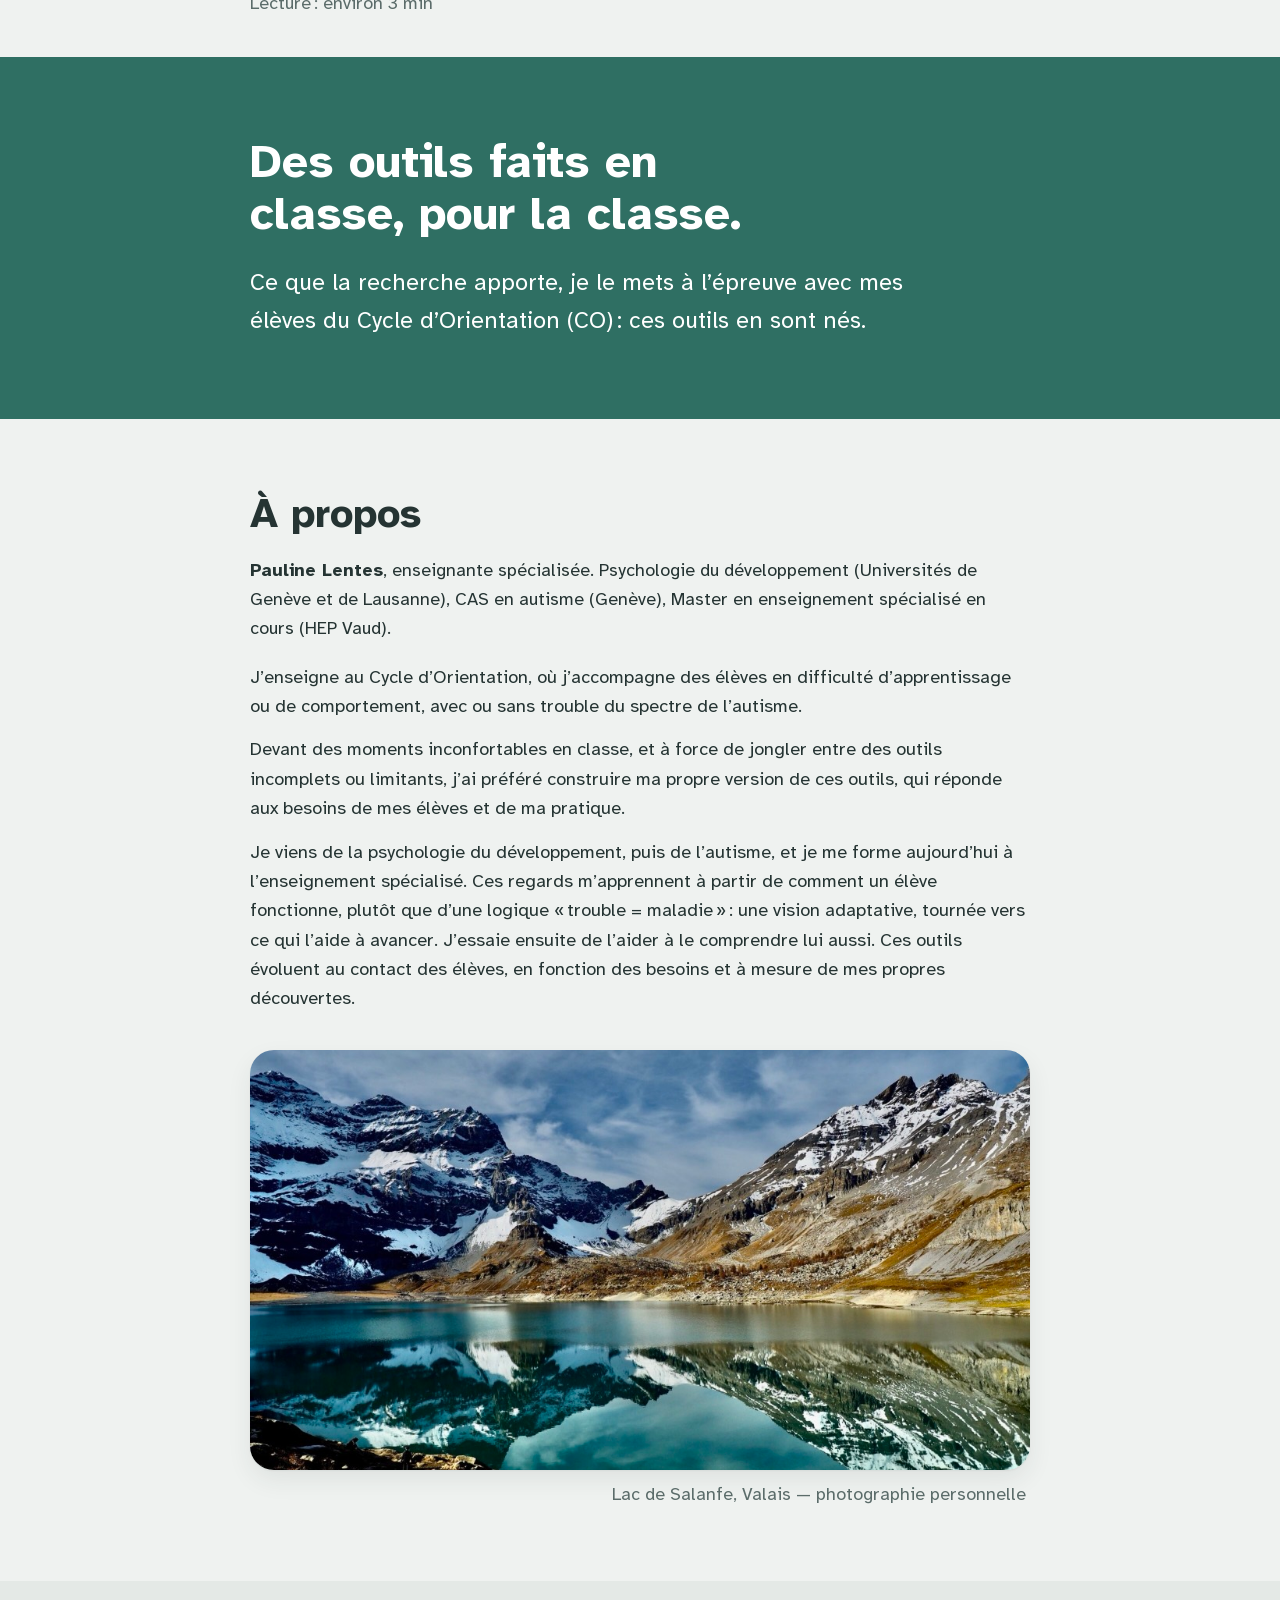
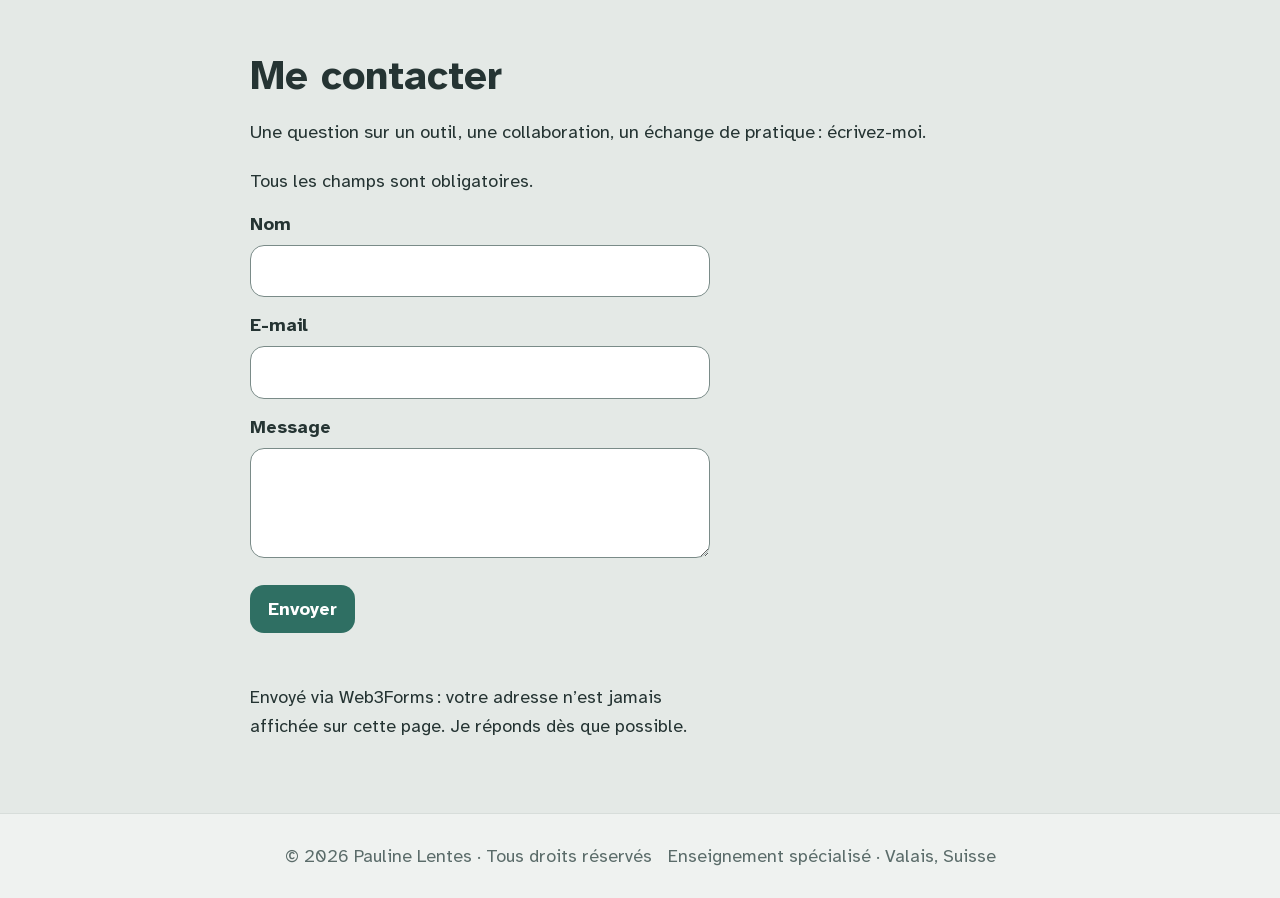
==== commit dd060477: "PL-restart’ : retrait de la mention de prototype Co-Authored-By: Claude Sonnet 5.5 <noreply@anthropi" ====
--- a/index.html
+++ b/index.html
@@ -80,7 +80,7 @@
         <article class="tool-card lead">
           <a class="tool-shot" href="https://7nel.github.io/PL-restart/" tabindex="-1" aria-hidden="true"><img src="img/pl-restart.jpg" width="1200" height="750" loading="lazy" alt=""></a>
             <h3>PL-restart’</h3>
-          <p>Une aide pour l’élève qui bloque en pleine tâche&#8239;: il indique où ça coince, l’outil lui propose une stratégie en quelques étapes, puis il dit si ça repart. Prototype en test avec un petit groupe de classe ressource&#8239;; son efficacité n’est pas encore établie.</p>
+          <p>Une aide pour l’élève qui bloque en pleine tâche&#8239;: il indique où ça coince, l’outil lui propose une stratégie en quelques étapes, puis il dit si ça repart.</p>
           <ul class="feature-list">
             <li>Stratégies pour le français, les maths, la révision, les langues, la fatigue et le stress</li>
             <li>Outils d’apaisement repris de PL-CPS’ (respiration carrée, pieds au sol…)</li>
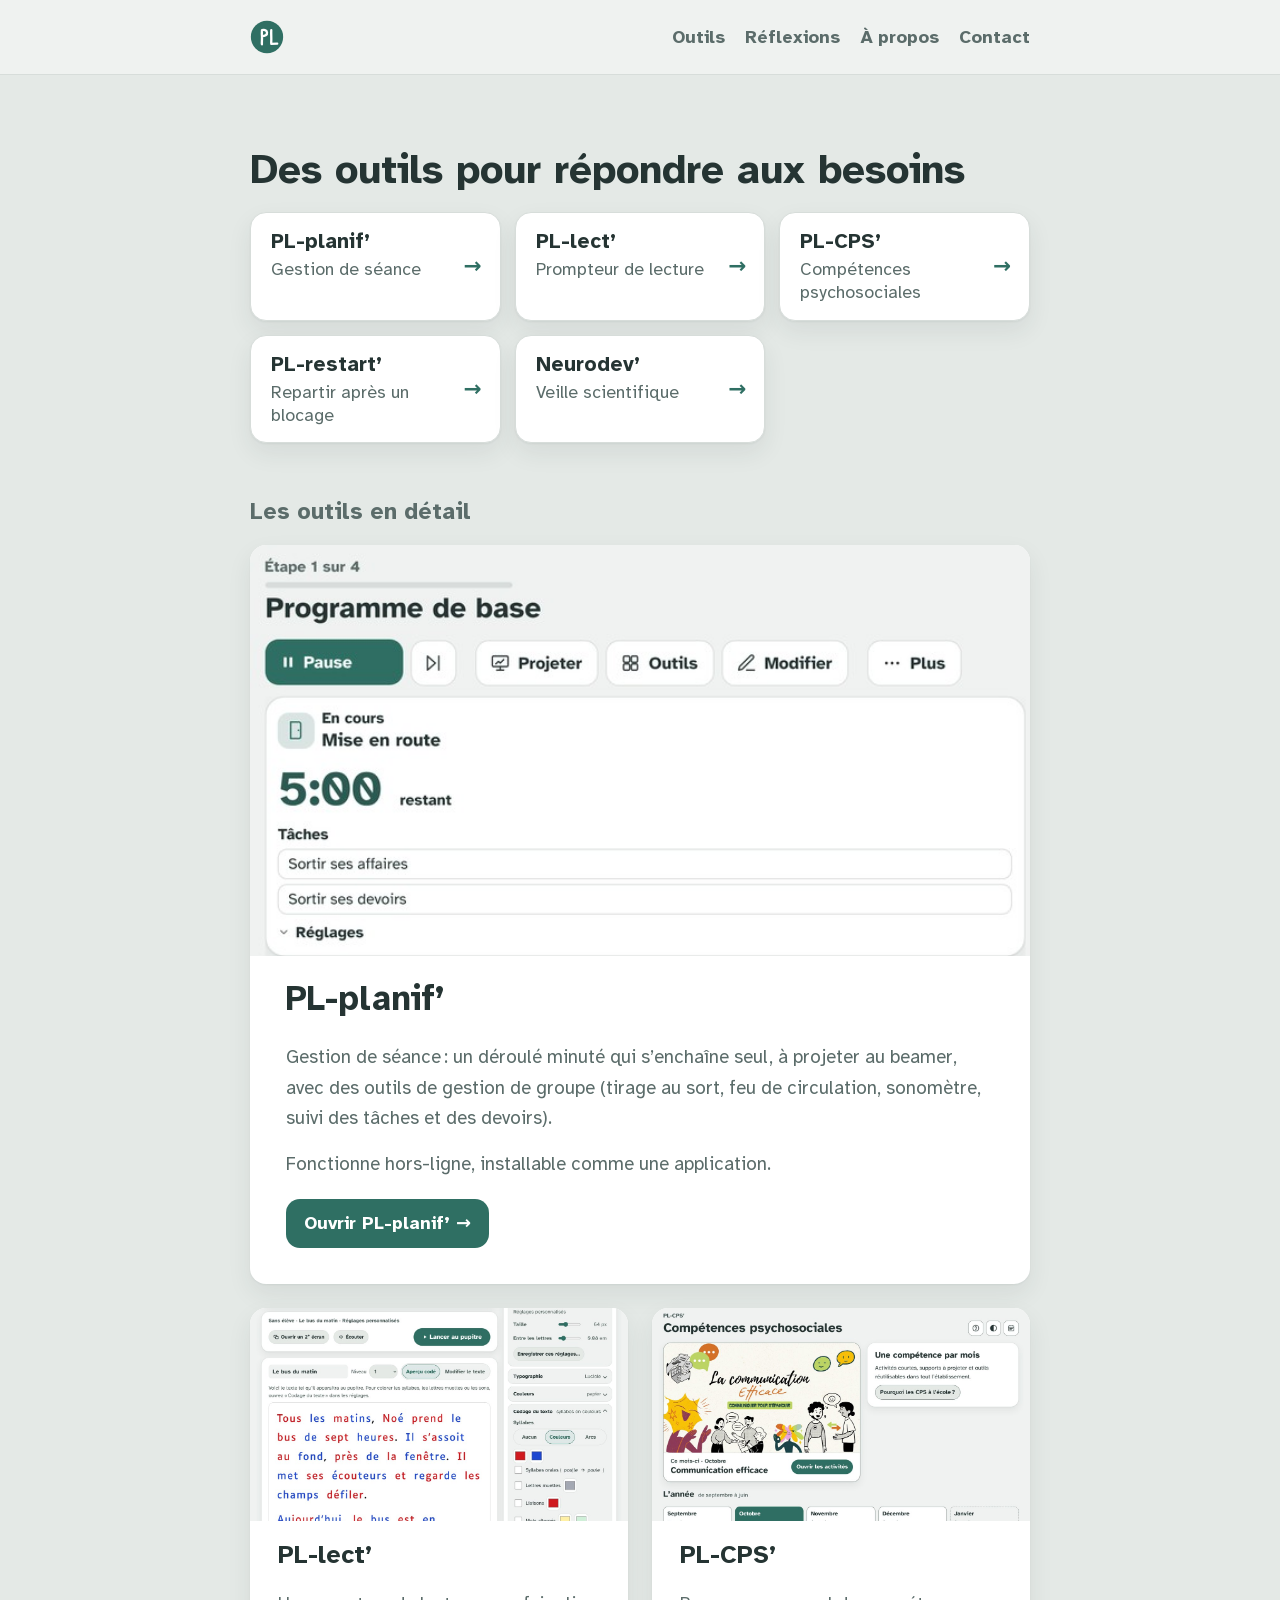
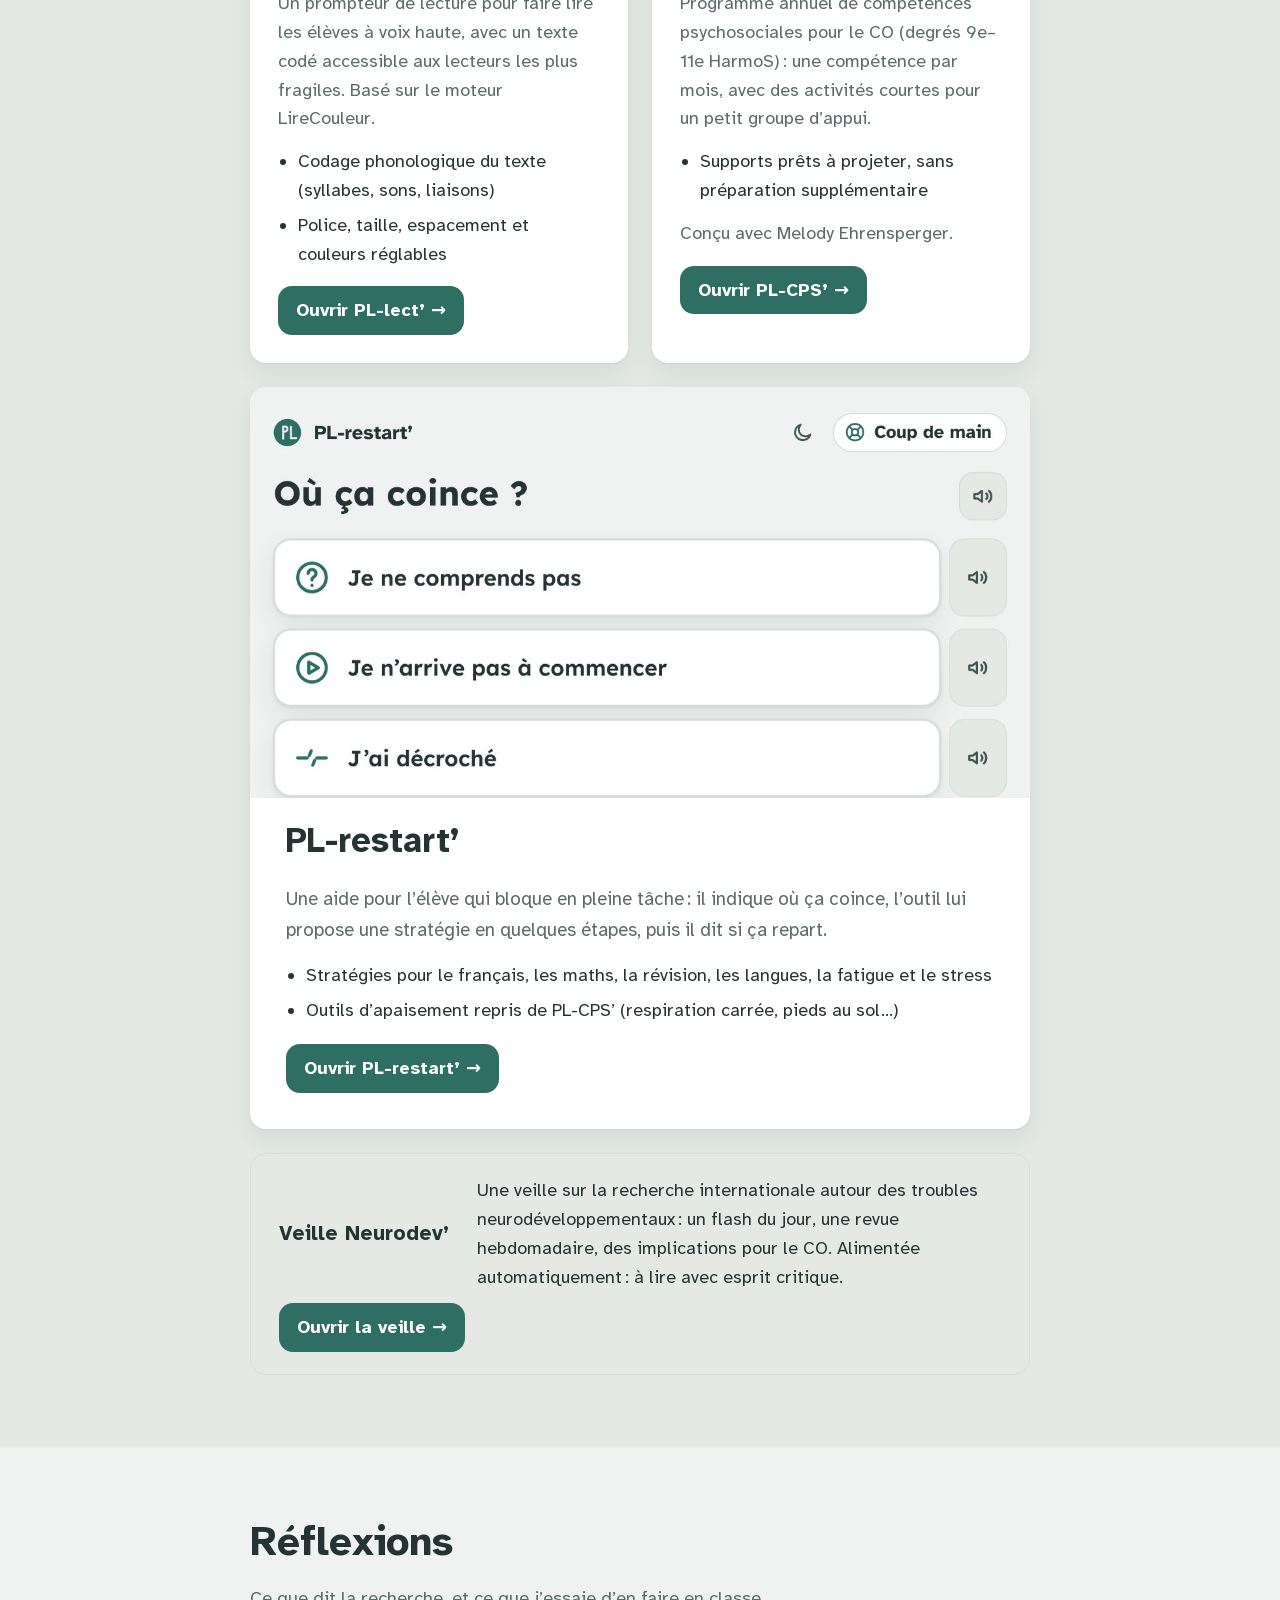
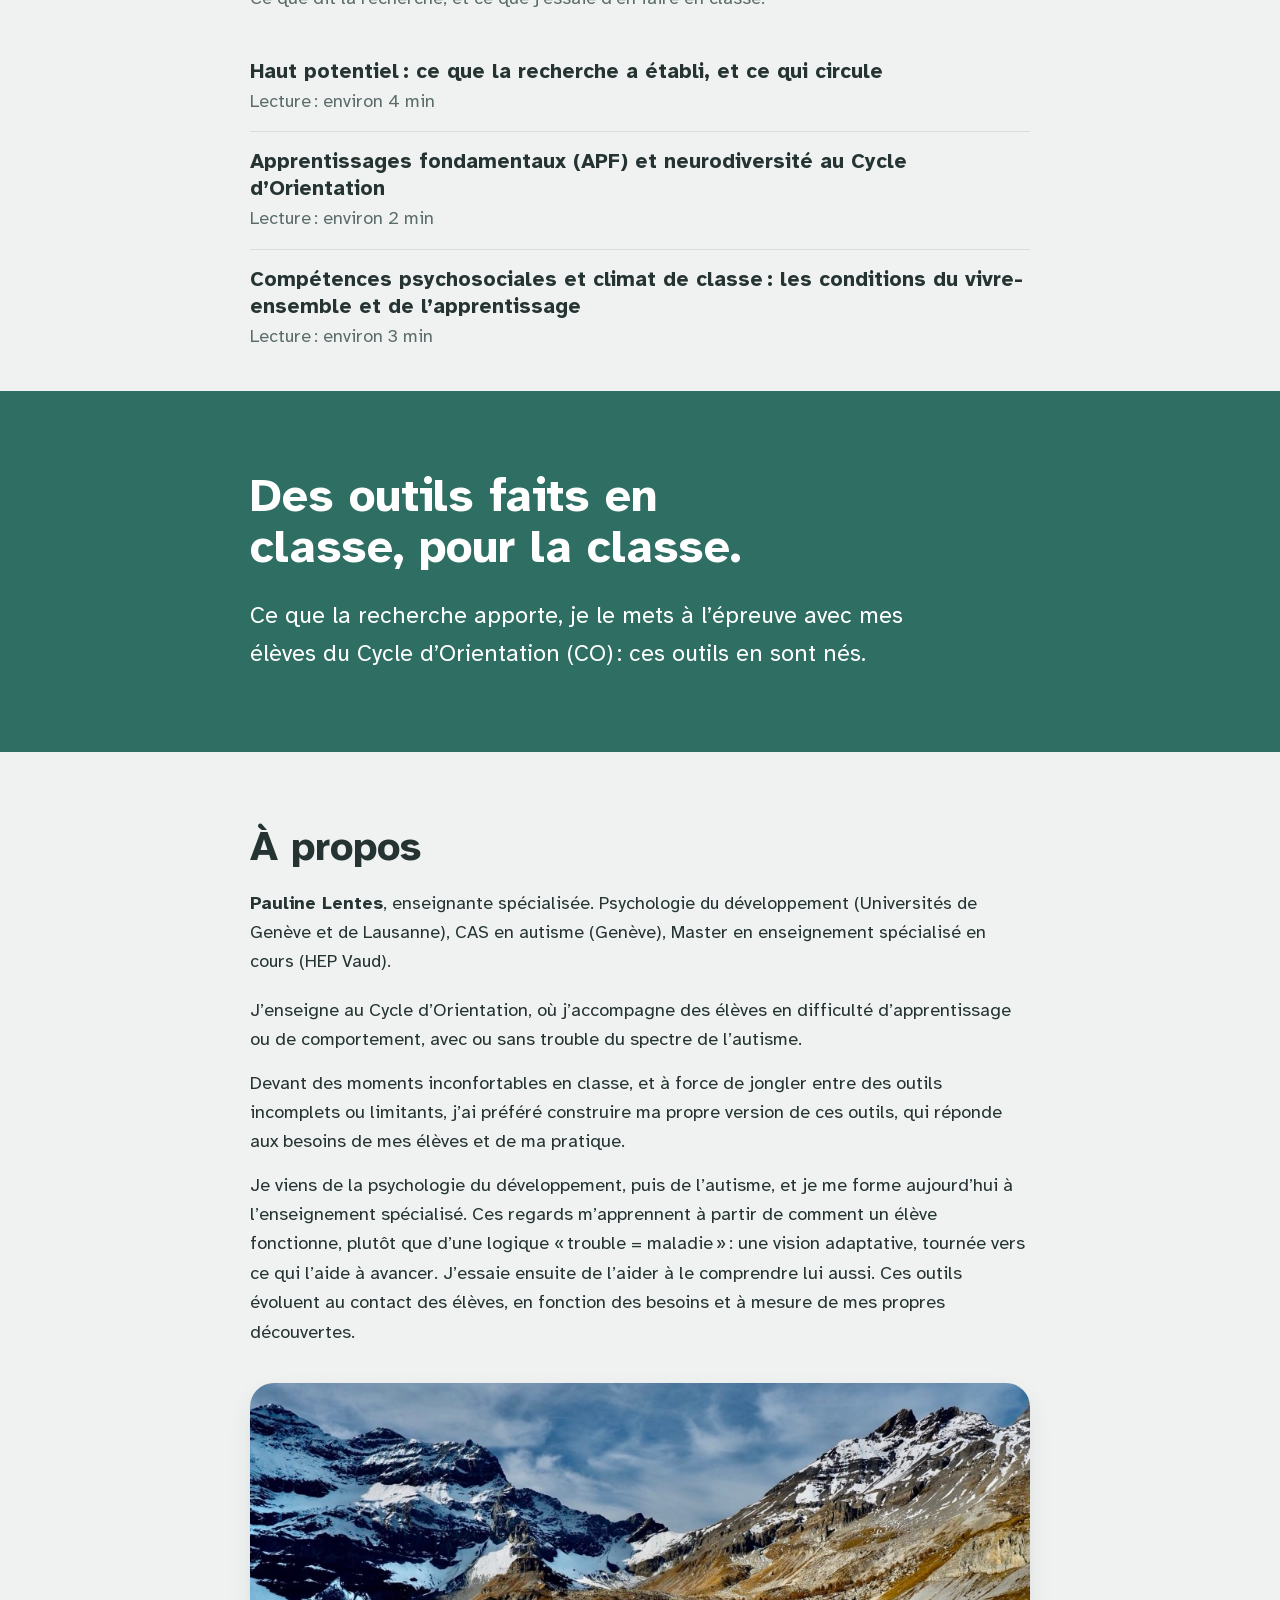
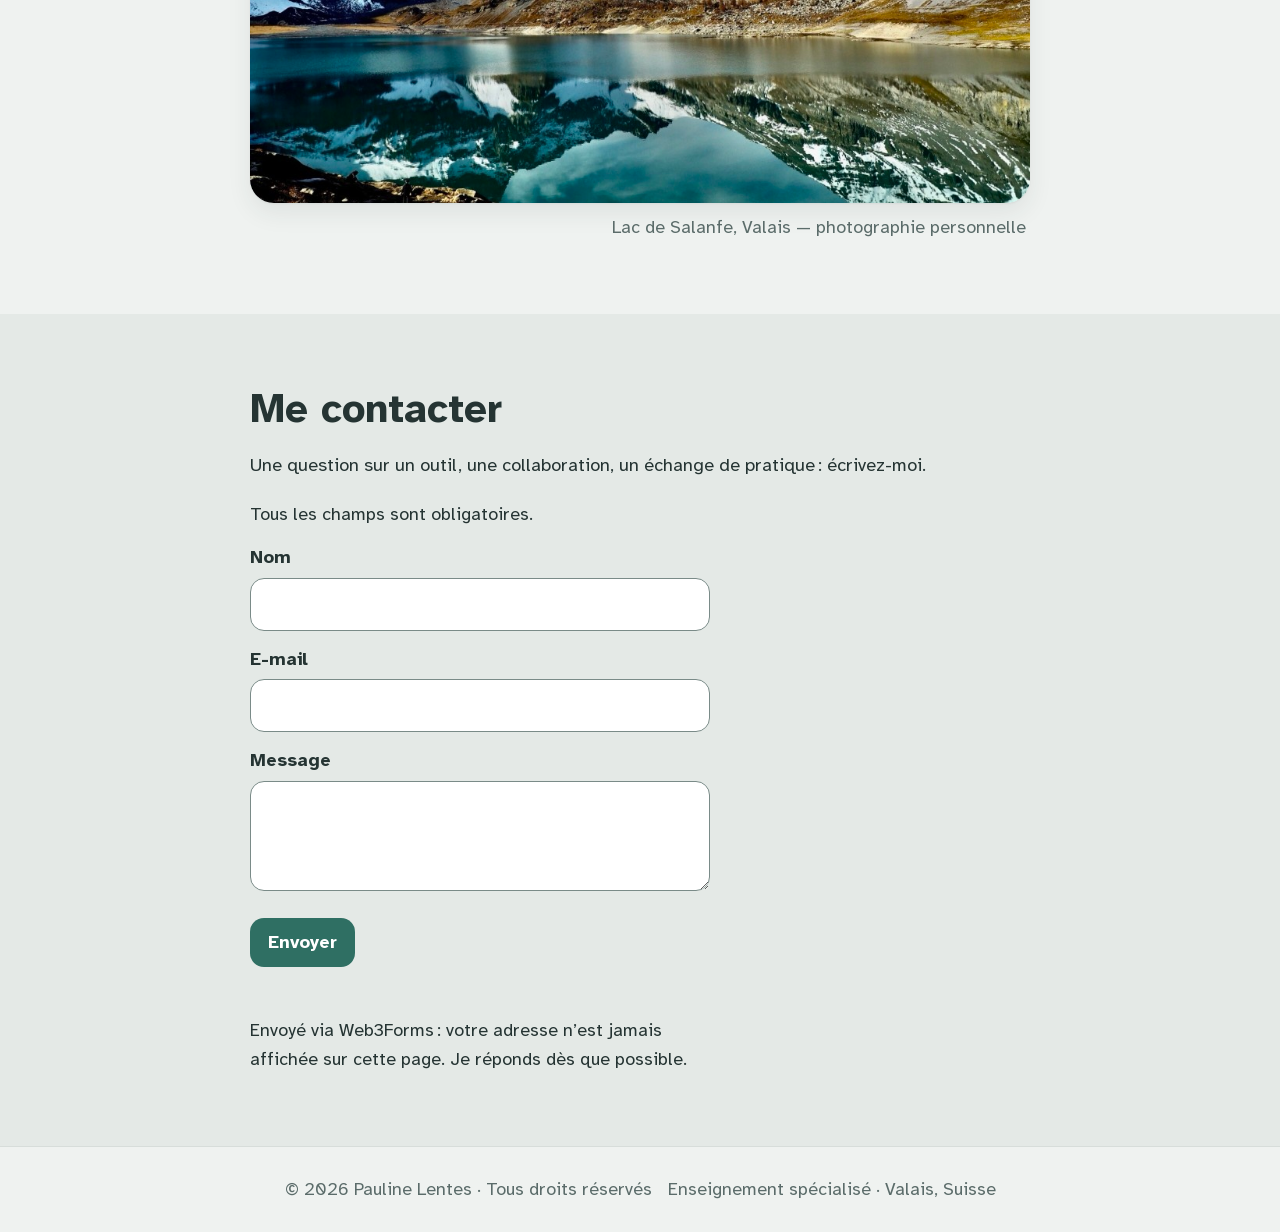
==== commit bef95e5e: "Accueil : accès direct aux cinq outils en tête de page, présentation détaillée en dessous Co-Authore" ====
--- a/index.html
+++ b/index.html
@@ -49,6 +49,14 @@
   <section id="outils">
     <div class="wrap">
       <h1 class="page-title">Des outils pour répondre aux besoins</h1>
+      <ul class="tool-links" aria-label="Accès direct aux outils">
+        <li><a href="https://7nel.github.io/PL-planif/"><span class="tl-name">PL-planif’</span><span class="tl-what">Gestion de séance</span></a></li>
+        <li><a href="https://7nel.github.io/PL-lect/"><span class="tl-name">PL-lect’</span><span class="tl-what">Prompteur de lecture</span></a></li>
+        <li><a href="https://7nel.github.io/PL-CPS/"><span class="tl-name">PL-CPS’</span><span class="tl-what">Compétences psychosociales</span></a></li>
+        <li><a href="https://7nel.github.io/PL-restart/"><span class="tl-name">PL-restart’</span><span class="tl-what">Repartir après un blocage</span></a></li>
+        <li><a href="https://7nel.github.io/PL-neurodev/"><span class="tl-name">Neurodev’</span><span class="tl-what">Veille scientifique</span></a></li>
+      </ul>
+      <h2 id="outils-detail" class="detail-title">Les outils en détail</h2>
       <div class="tools">
         <article class="tool-card lead">
           <div class="tool-shot"><img src="img/pl-planif.jpg" width="700" height="430" loading="lazy" alt="PL-planif’ pendant une séance : étape « Mise en route », minuteur de 5 minutes, deux tâches et les étapes suivantes."></div>
--- a/style.css
+++ b/style.css
@@ -81,6 +81,15 @@
 /* ---------- tools (mis en avant) ---------- */
 .section-intro{color:var(--ink-2); max-width:56ch; margin-bottom:28px; font-size:1.02rem}
 .section-intro:has(+ .section-intro){margin-bottom:12px}
+.tool-links{list-style:none; margin:0 0 56px; padding:0; display:grid; grid-template-columns:repeat(auto-fit,minmax(210px,1fr)); grid-auto-rows:1fr; gap:14px}
+.tool-links li{display:flex}
+.tool-links a{flex:1; display:flex; flex-direction:column; gap:4px; min-height:84px; padding:16px 44px 16px 20px; position:relative; background:var(--surface); border:1px solid var(--line); border-radius:var(--r-panel); box-shadow:var(--shadow); text-decoration:none; color:var(--ink)}
+.tool-links a::after{content:"→"; position:absolute; right:18px; top:50%; transform:translateY(-50%); font-weight:700; color:var(--accent); font-size:1.2rem}
+.tool-links a:hover{border-color:var(--accent)}
+.tool-links a:focus-visible{outline:3px solid var(--accent); outline-offset:3px}
+.tl-name{font-weight:700; font-size:1.15rem; line-height:1.2}
+.tl-what{color:var(--ink-2); font-size:.98rem; line-height:1.3}
+.detail-title{font-size:1.3rem; margin-bottom:20px; color:var(--ink-2)}
 .tools{display:grid; grid-template-columns:repeat(2,1fr); gap:24px}
 .tool-card{--pad:28px; background:var(--surface); border-radius:var(--r-panel); padding:var(--pad); box-shadow:var(--shadow); display:flex; flex-direction:column; gap:14px}
 .tool-card h3{font-size:1.4rem}
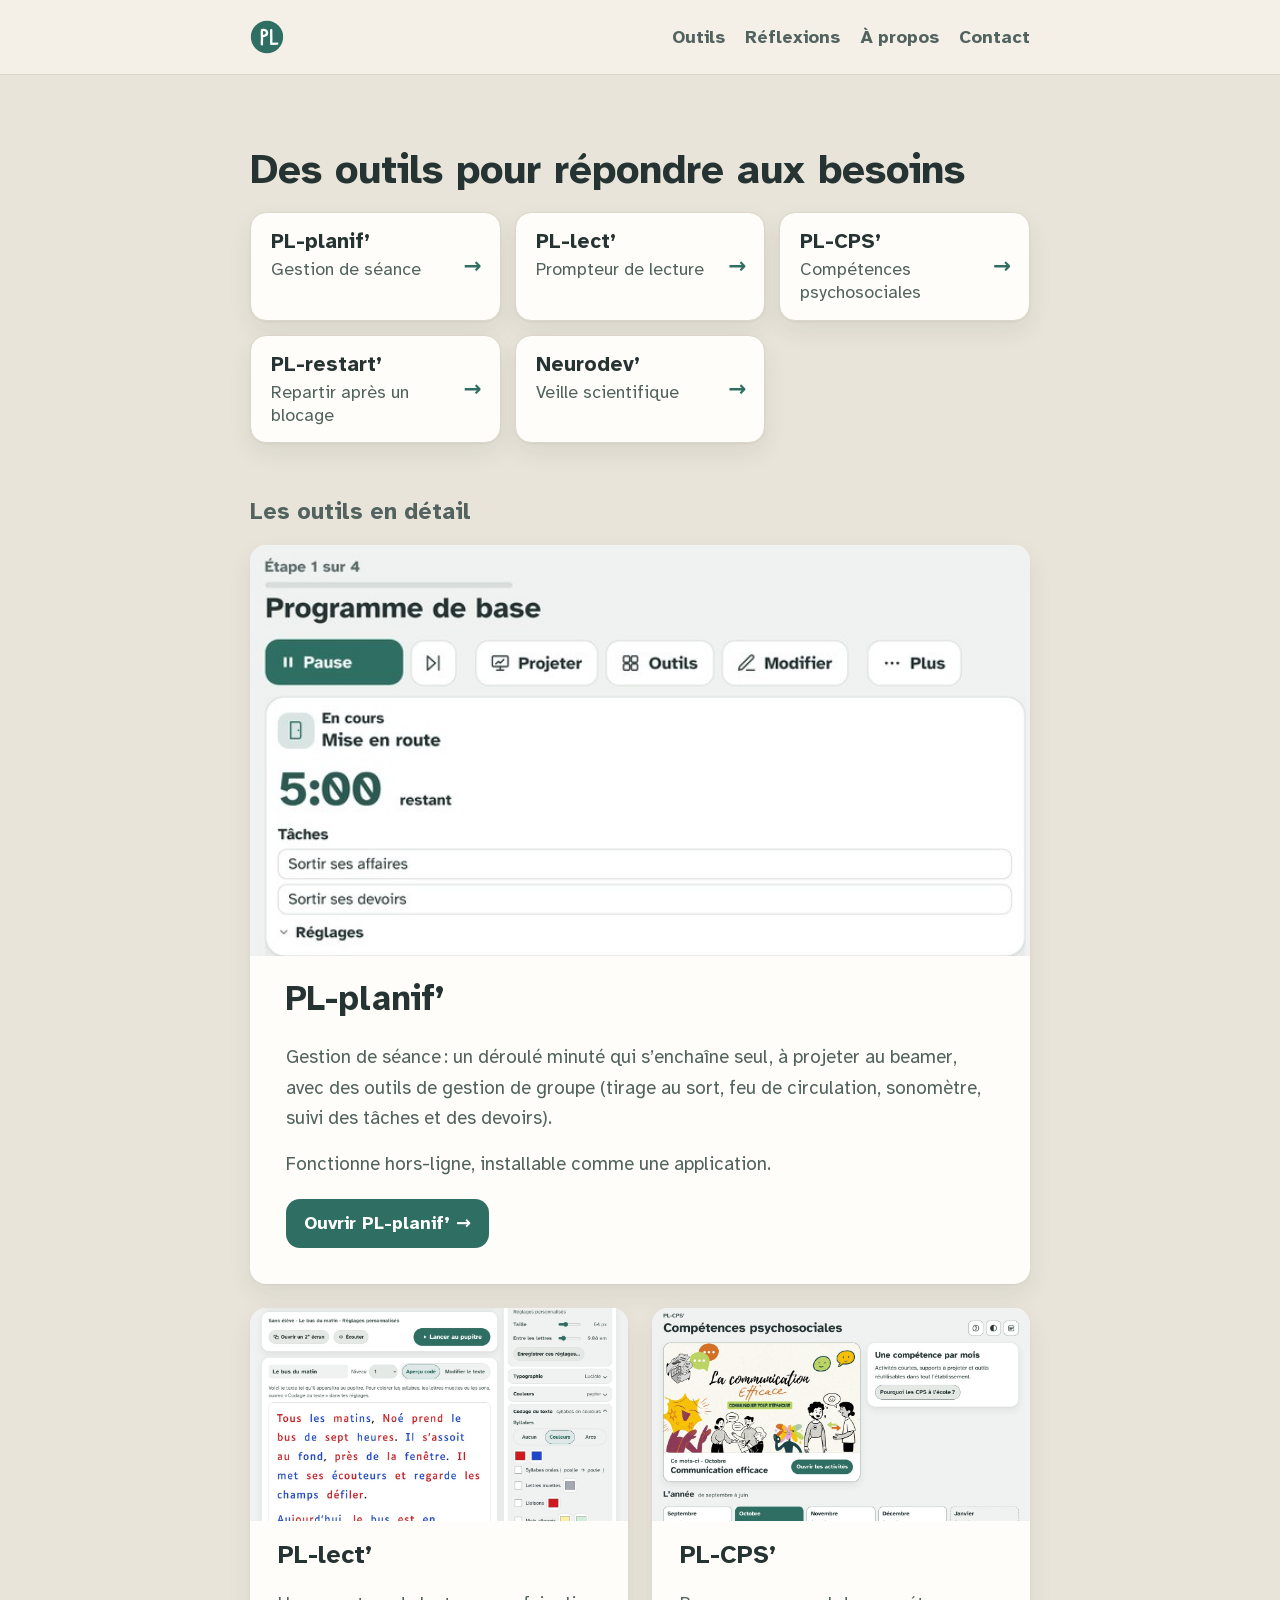
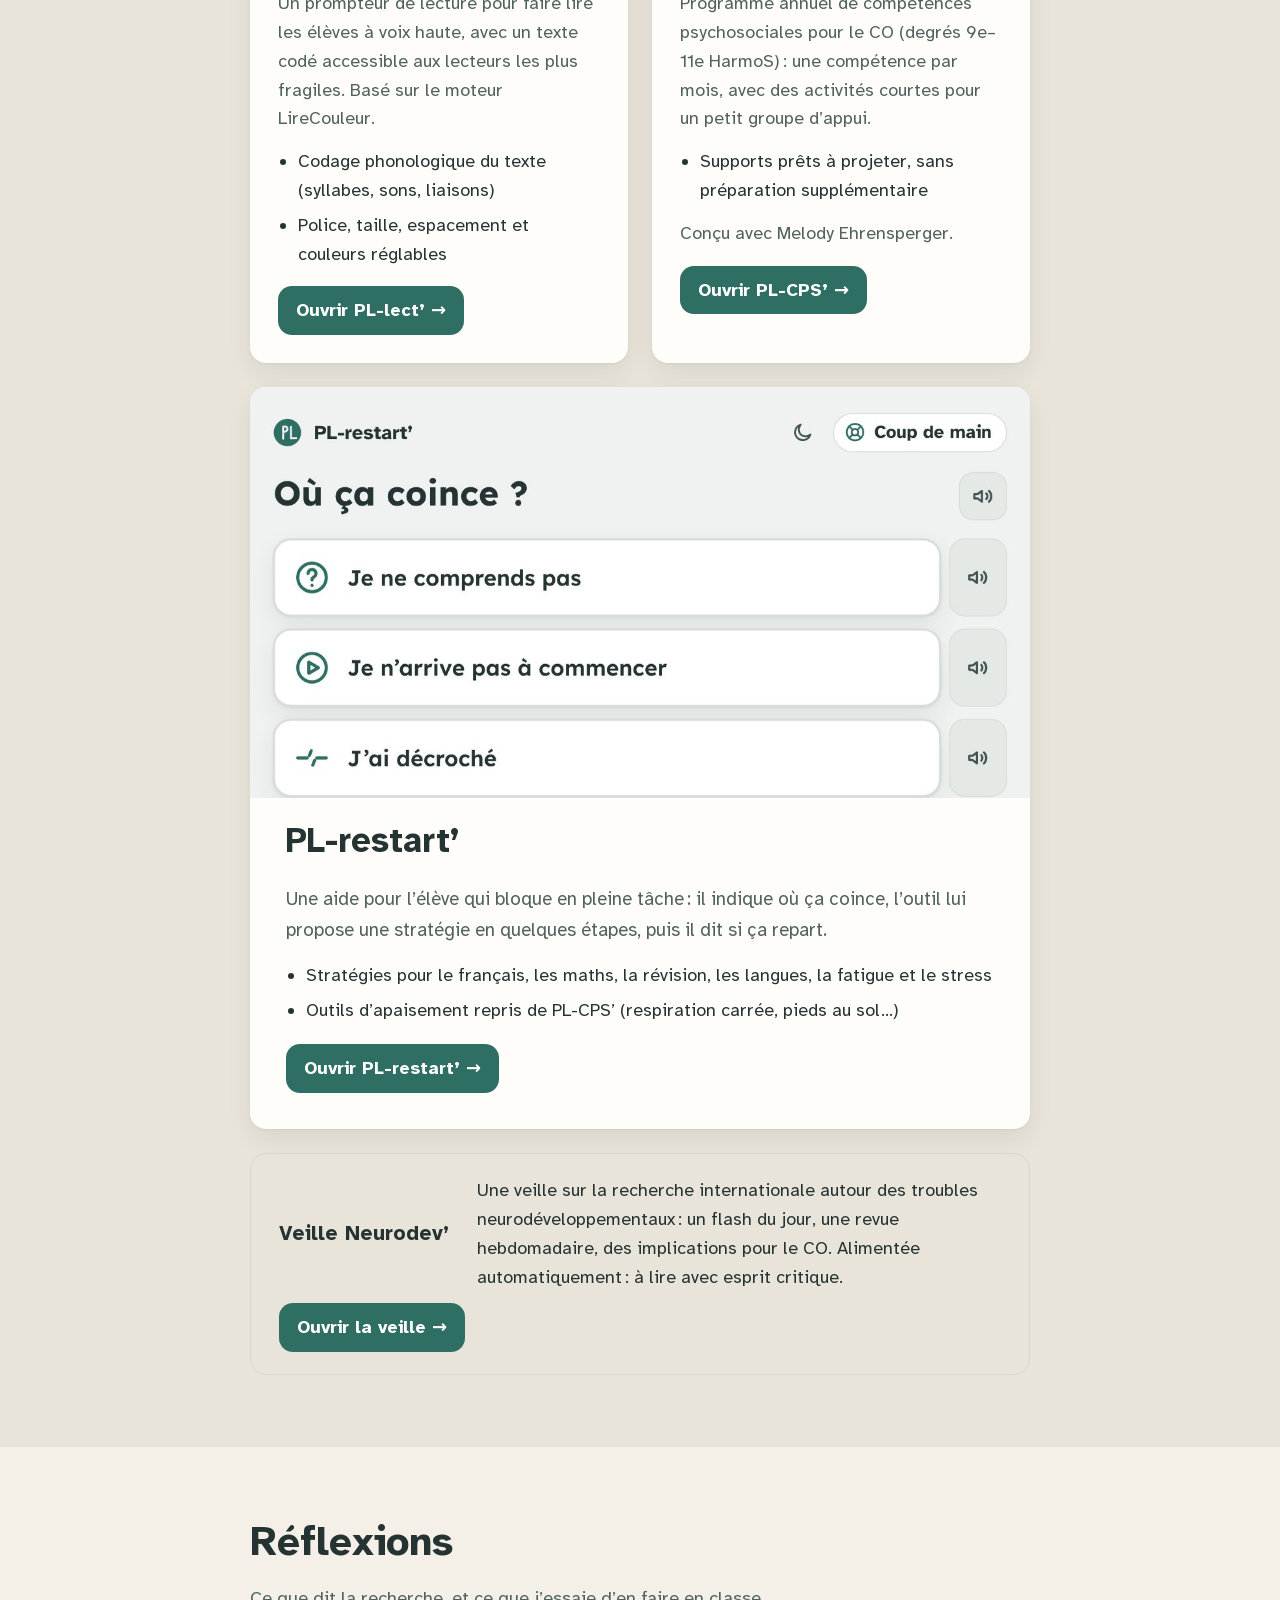
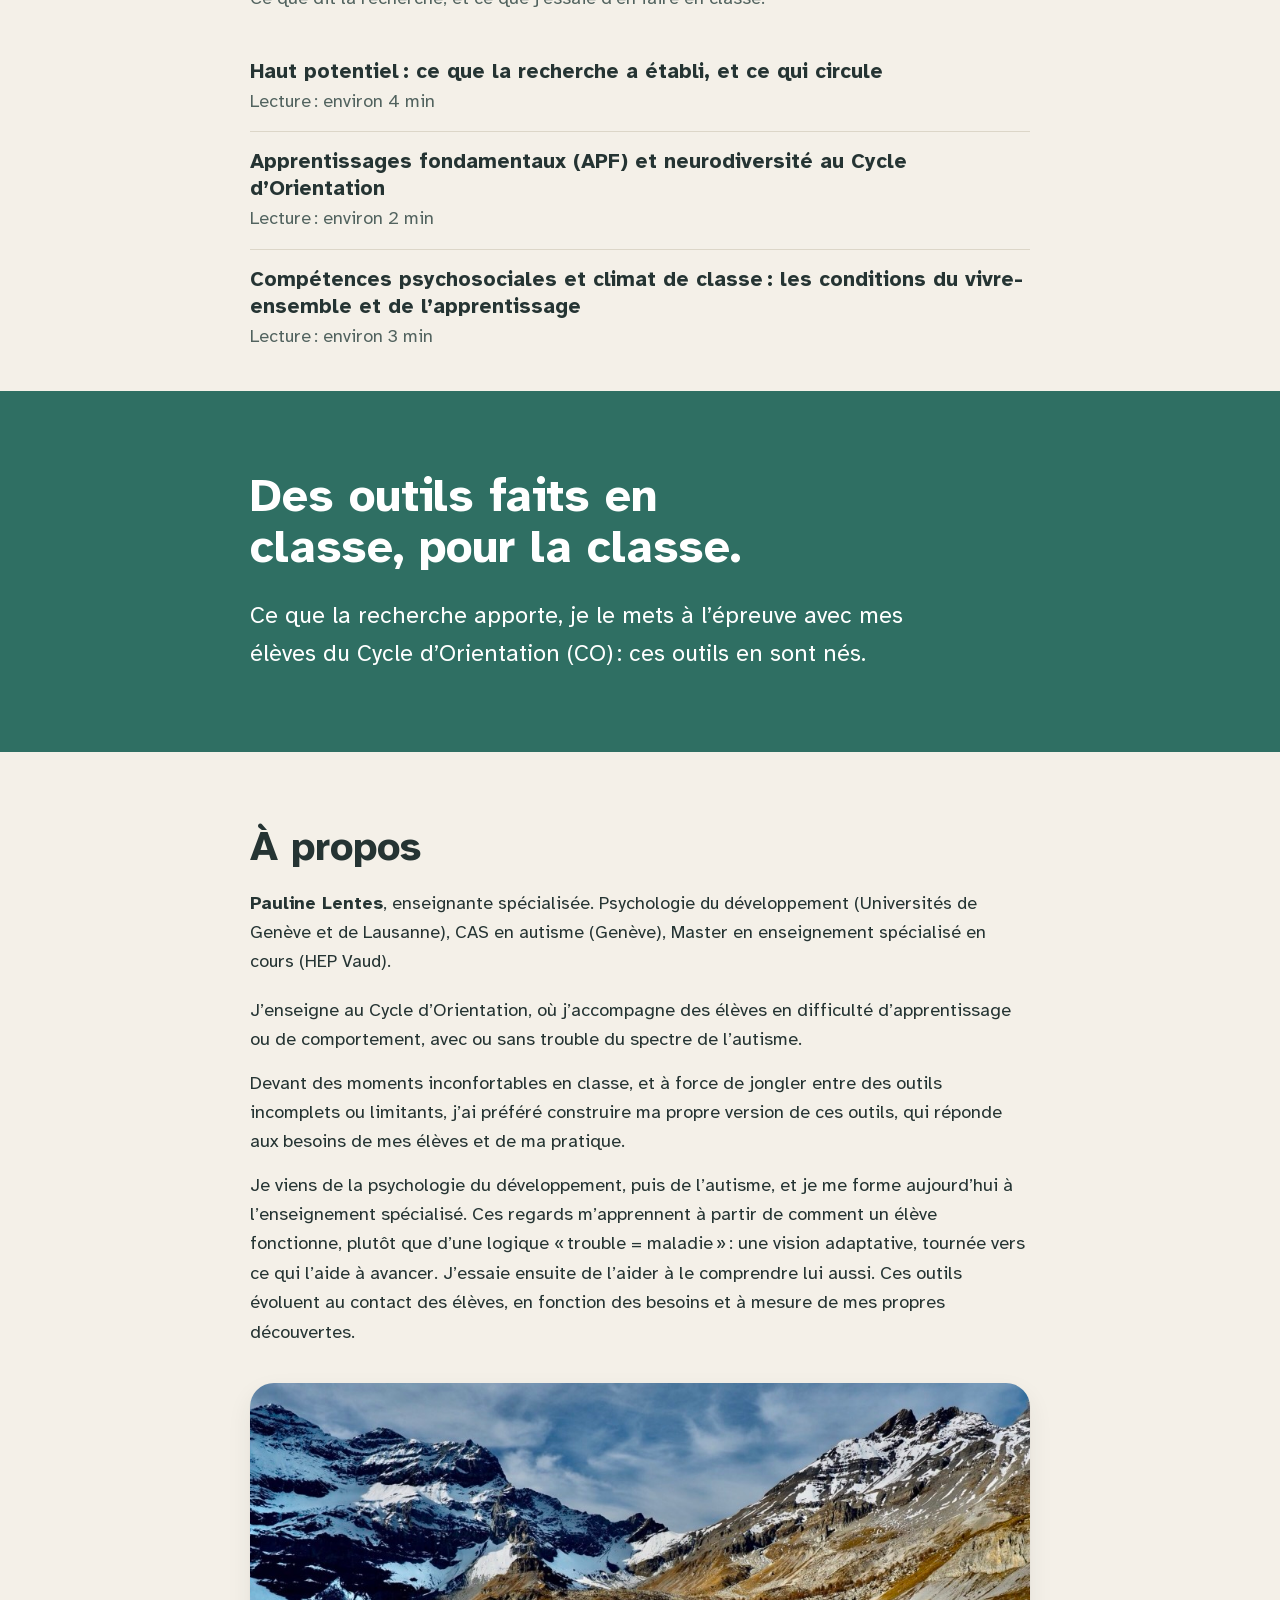
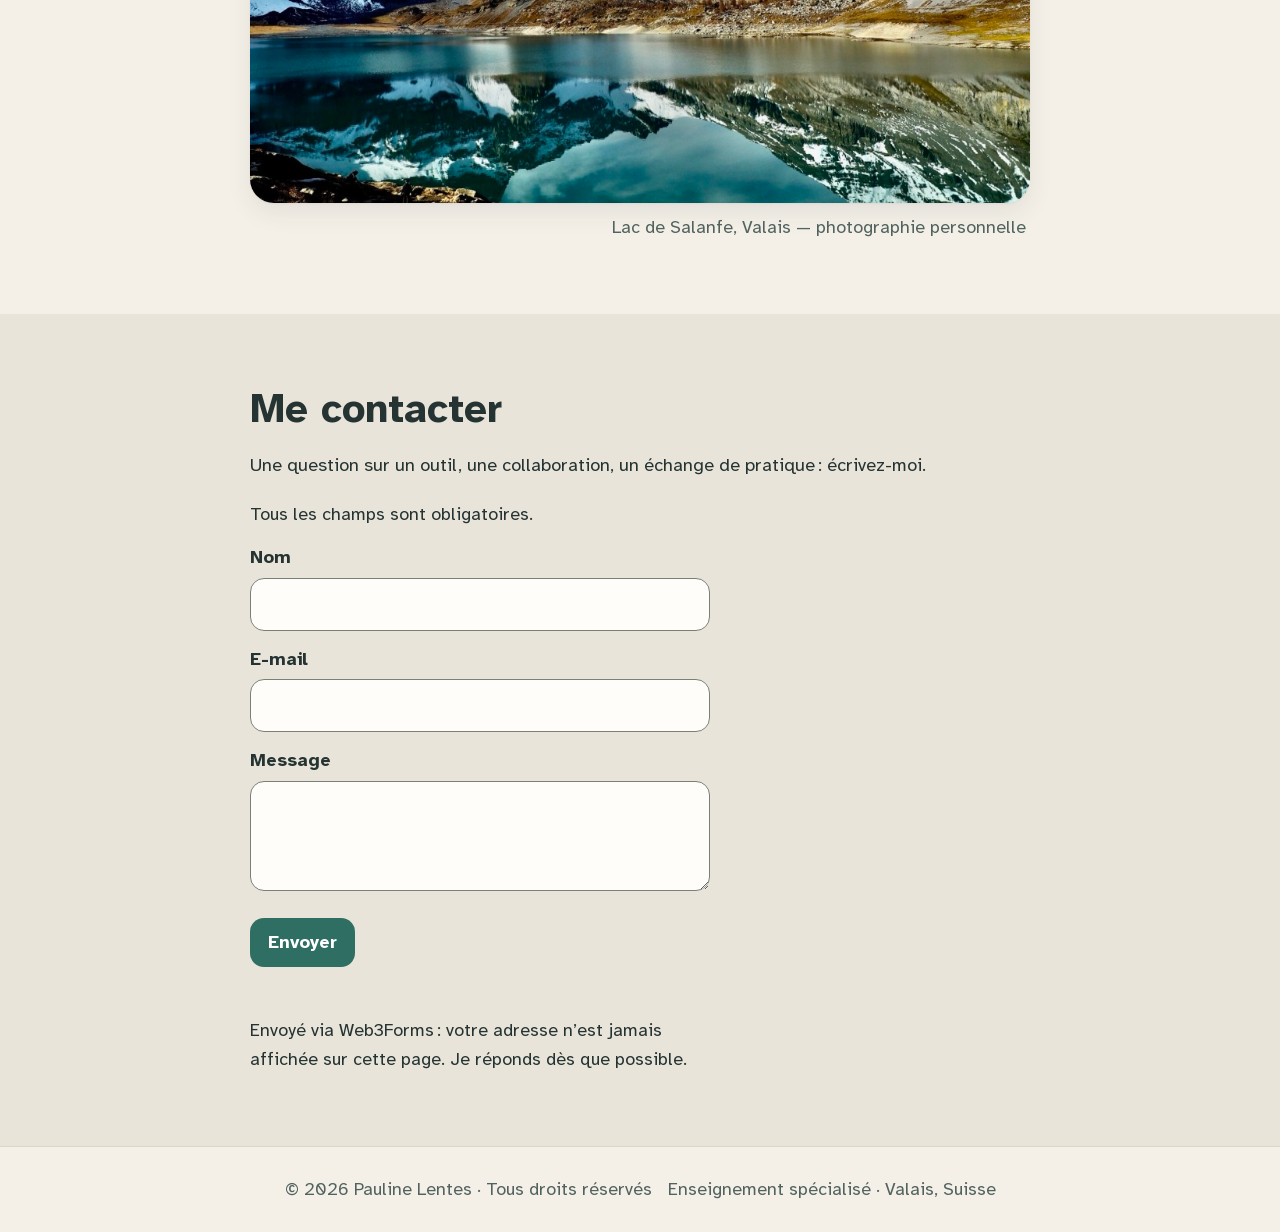
==== commit e2e8a916: "Applique la palette v2.2 : fond chaud, sombre réchauffé Neutres clairs et sombres de la charte v2.2," ====
--- a/index.html
+++ b/index.html
@@ -15,7 +15,8 @@
 <meta property="og:image" content="https://7nel.github.io/PL/img/pl-planif.jpg">
 <meta property="og:image:alt" content="PL-planif’ pendant une séance : minuteur, tâches et étapes suivantes.">
 <meta name="twitter:card" content="summary_large_image">
-<meta name="theme-color" content="#2f6f63">
+<meta name="theme-color" content="#f4f0e8" media="(prefers-color-scheme: light)">
+<meta name="theme-color" content="#1e2220" media="(prefers-color-scheme: dark)">
 <meta name="apple-mobile-web-app-title" content="PL">
 <link rel="manifest" href="manifest.json">
 <link rel="apple-touch-icon" href="icon-180.png">
--- a/style.css
+++ b/style.css
@@ -3,22 +3,22 @@
 @font-face{font-family:"Atkinson Hyperlegible"; font-style:normal; font-weight:400; font-display:swap; src:url(fonts/atkinson-400-normal.woff2) format("woff2"); unicode-range:U+0000-00FF, U+0131, U+0152-0153, U+02BB-02BC, U+02C6, U+02DA, U+02DC, U+0304, U+0308, U+0329, U+2000-206F, U+20AC, U+2122, U+2191, U+2193, U+2212, U+2215, U+FEFF, U+FFFD}
 @font-face{font-family:"Atkinson Hyperlegible"; font-style:normal; font-weight:700; font-display:swap; src:url(fonts/atkinson-700-normal.woff2) format("woff2"); unicode-range:U+0000-00FF, U+0131, U+0152-0153, U+02BB-02BC, U+02C6, U+02DA, U+02DC, U+0304, U+0308, U+0329, U+2000-206F, U+20AC, U+2122, U+2191, U+2193, U+2212, U+2215, U+FEFF, U+FFFD}
 :root{
-  --bg:#EFF2F0; --surface:#FFFFFF; --surface-2:#E4E9E6; --ink:#253433; --ink-2:#5B6C6A;
-  --accent:#2F6F63; --accent-ink:#FFFFFF; --line:#D7DDDA; --field:#7A8B88; --danger:#B6503F;
+  --bg:#F4F0E8; --surface:#fffdf9; --surface-2:#E9E4D9; --ink:#253433; --ink-2:#52635F;
+  --accent:#2F6F63; --accent-ink:#FFFFFF; --line:#DCD6C8; --line-ctl:#7a8077; --field:var(--line-ctl); --danger:#A03A2A;
   --shadow:0 1px 2px rgba(37,52,51,.06),0 10px 24px rgba(37,52,51,.08);
   --r-card:24px; --r-panel:16px; --r-ctl:14px;
   color-scheme:light;
 }
 @media (prefers-color-scheme:dark){
   :root:not([data-theme="light"]){
-    --bg:#182422; --surface:#202F2C; --surface-2:#24322F; --ink:#EAF1EE; --ink-2:#9FB0AC;
-    --accent:#6FBFAE; --accent-ink:#182422; --line:#33443F; --field:#6F827D; --danger:#D98070;
+    --bg:#1e2220; --surface:#282D2A; --surface-2:#2D332F; --ink:#F0EDE6; --ink-2:#B3B6AB;
+    --accent:#6FBFAE; --accent-ink:#1e2220; --line:#3B423D; --line-ctl:#778179; --field:var(--line-ctl); --danger:#EB9B8B;
     --shadow:0 1px 2px rgba(0,0,0,.35),0 12px 28px rgba(0,0,0,.35); color-scheme:dark;
   }
 }
 :root[data-theme="dark"]{
-  --bg:#182422; --surface:#202F2C; --surface-2:#24322F; --ink:#EAF1EE; --ink-2:#9FB0AC;
-  --accent:#6FBFAE; --accent-ink:#182422; --line:#33443F; --field:#6F827D; --danger:#D98070;
+  --bg:#1e2220; --surface:#282D2A; --surface-2:#2D332F; --ink:#F0EDE6; --ink-2:#B3B6AB;
+  --accent:#6FBFAE; --accent-ink:#1e2220; --line:#3B423D; --line-ctl:#778179; --field:var(--line-ctl); --danger:#EB9B8B;
   --shadow:0 1px 2px rgba(0,0,0,.35),0 12px 28px rgba(0,0,0,.35); color-scheme:dark;
 }
 
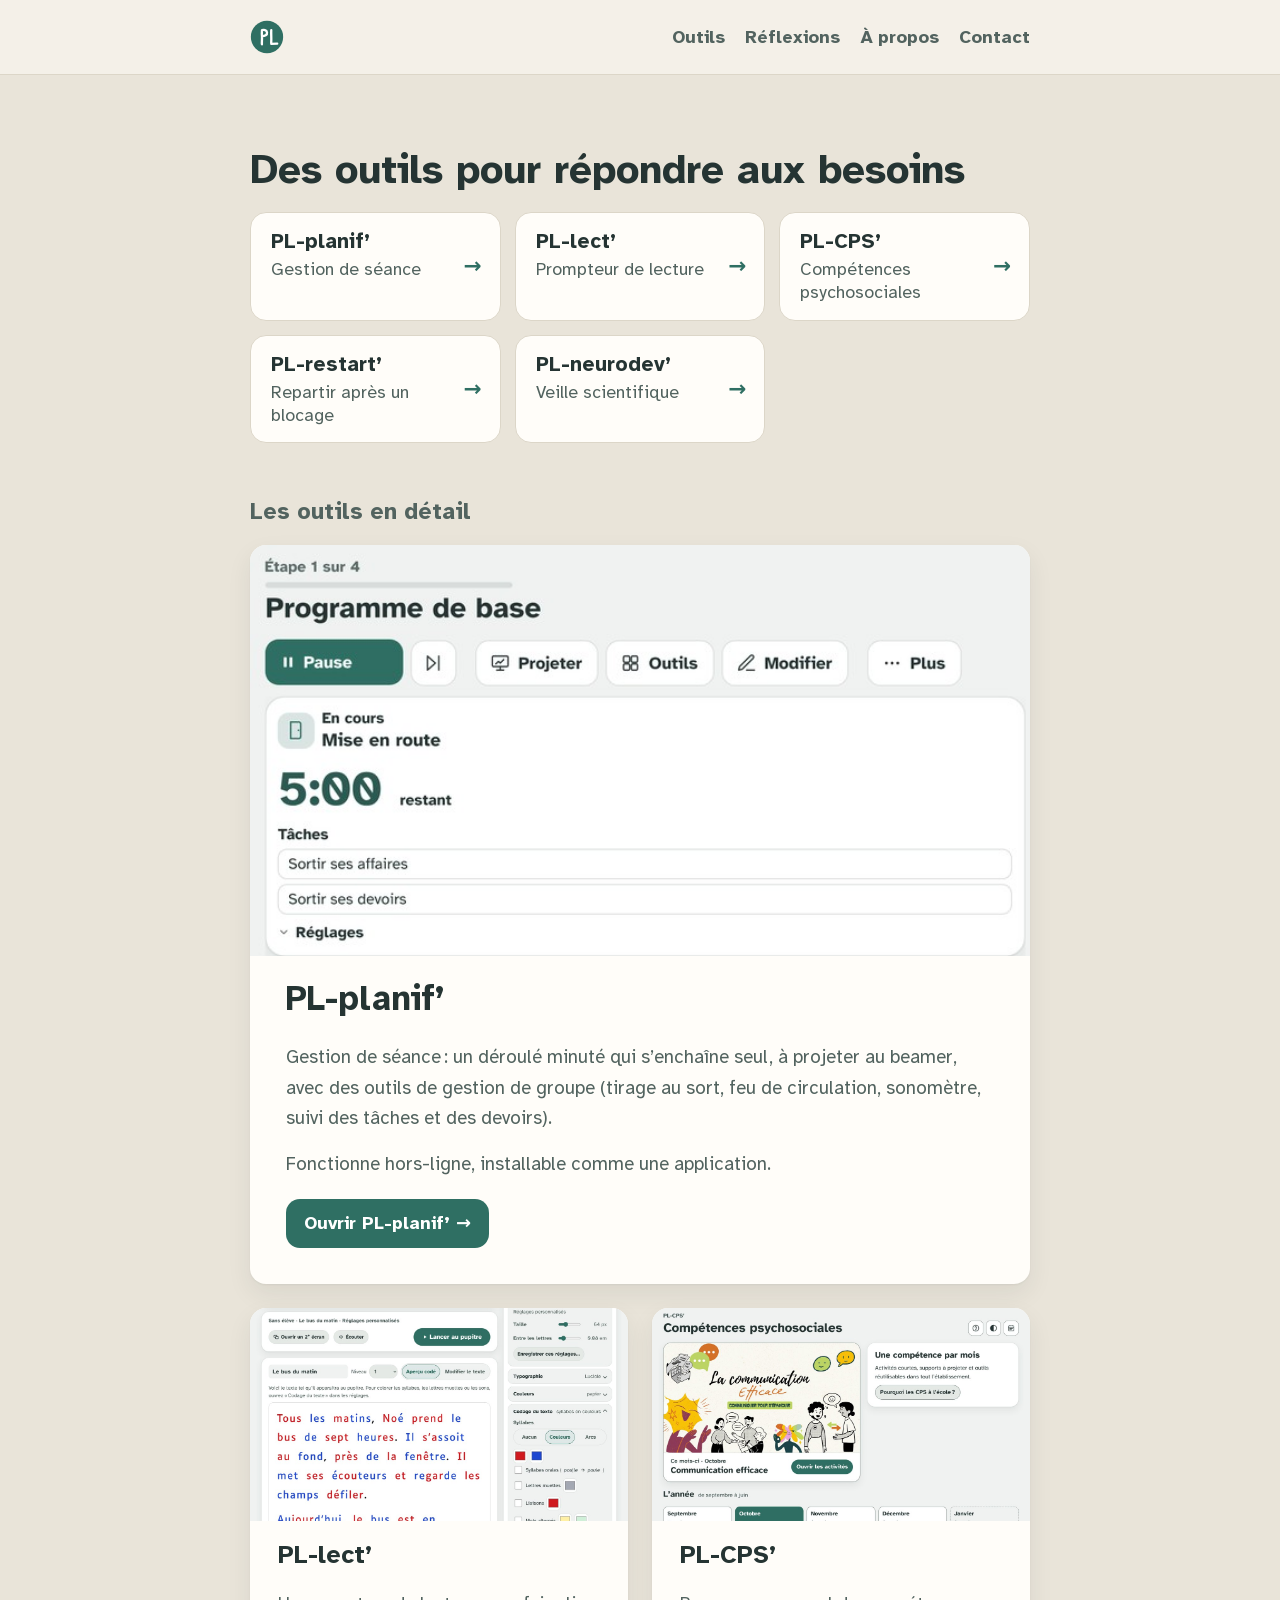
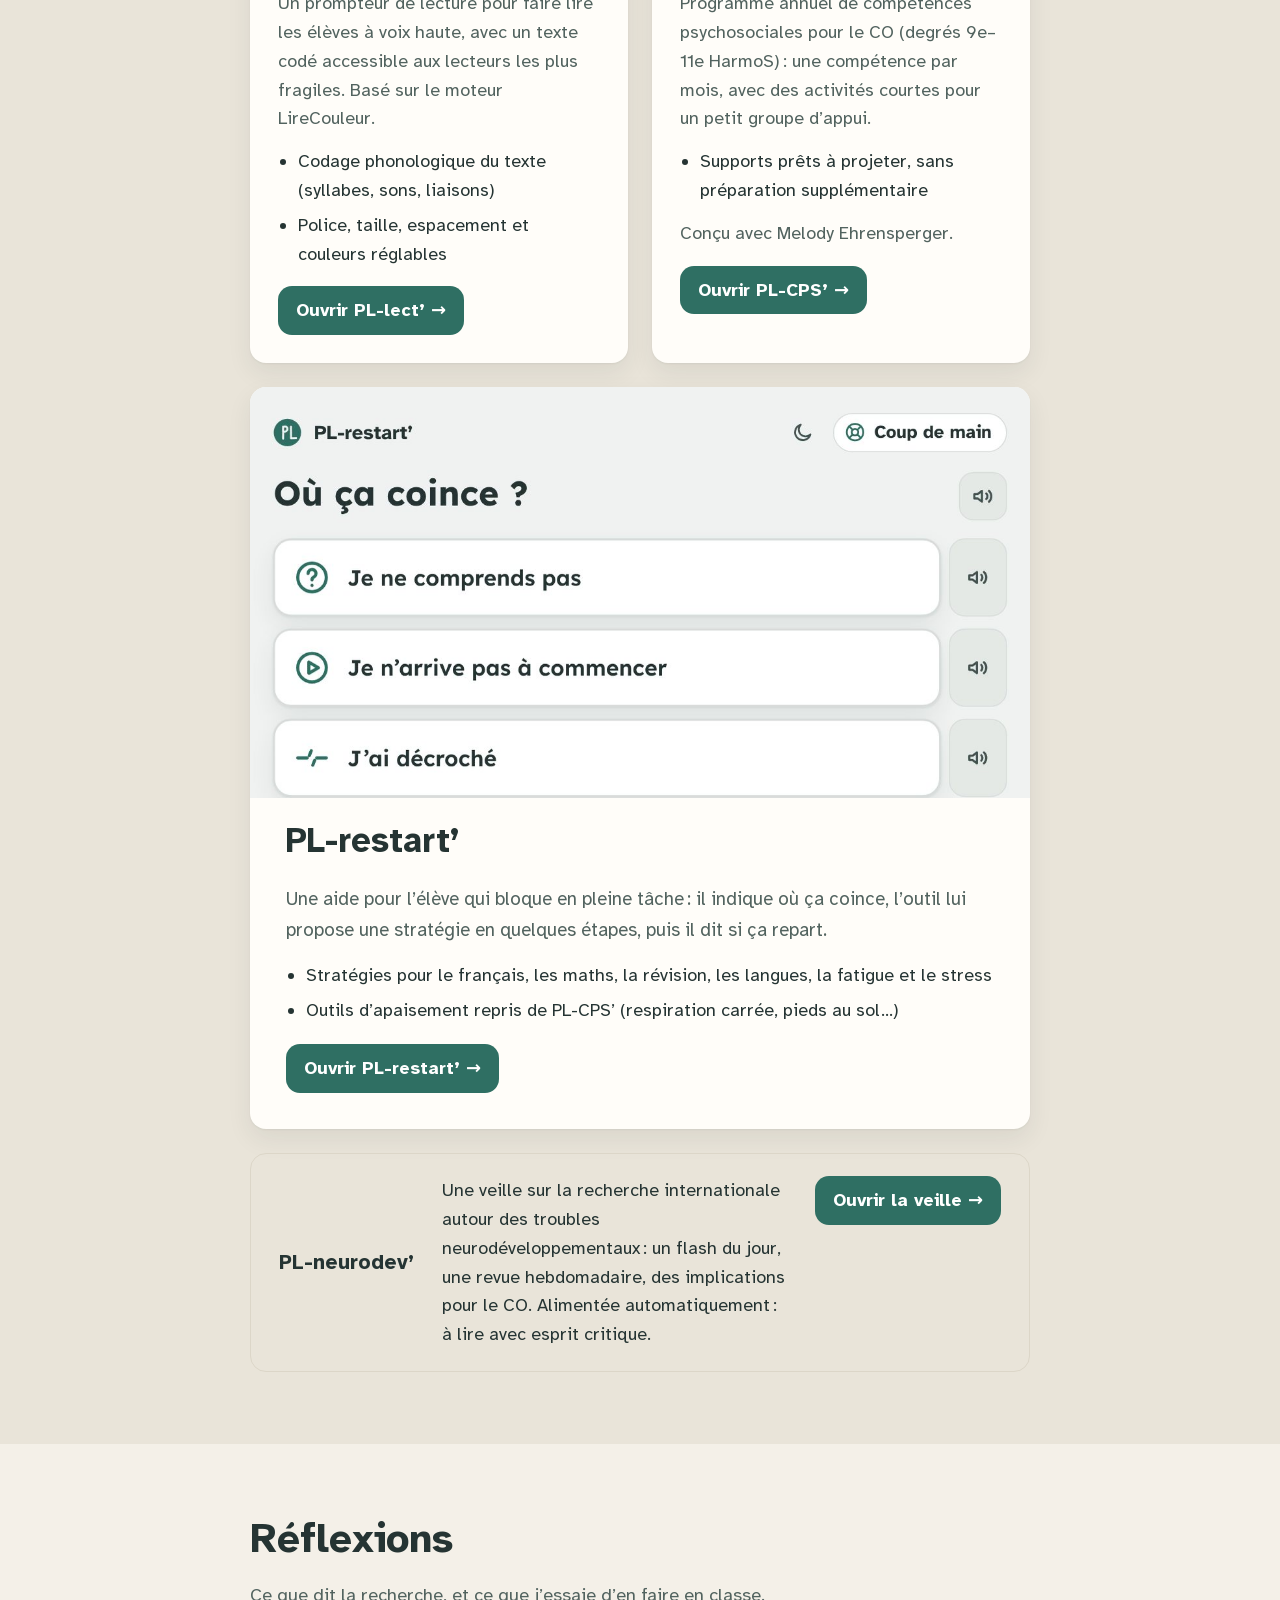
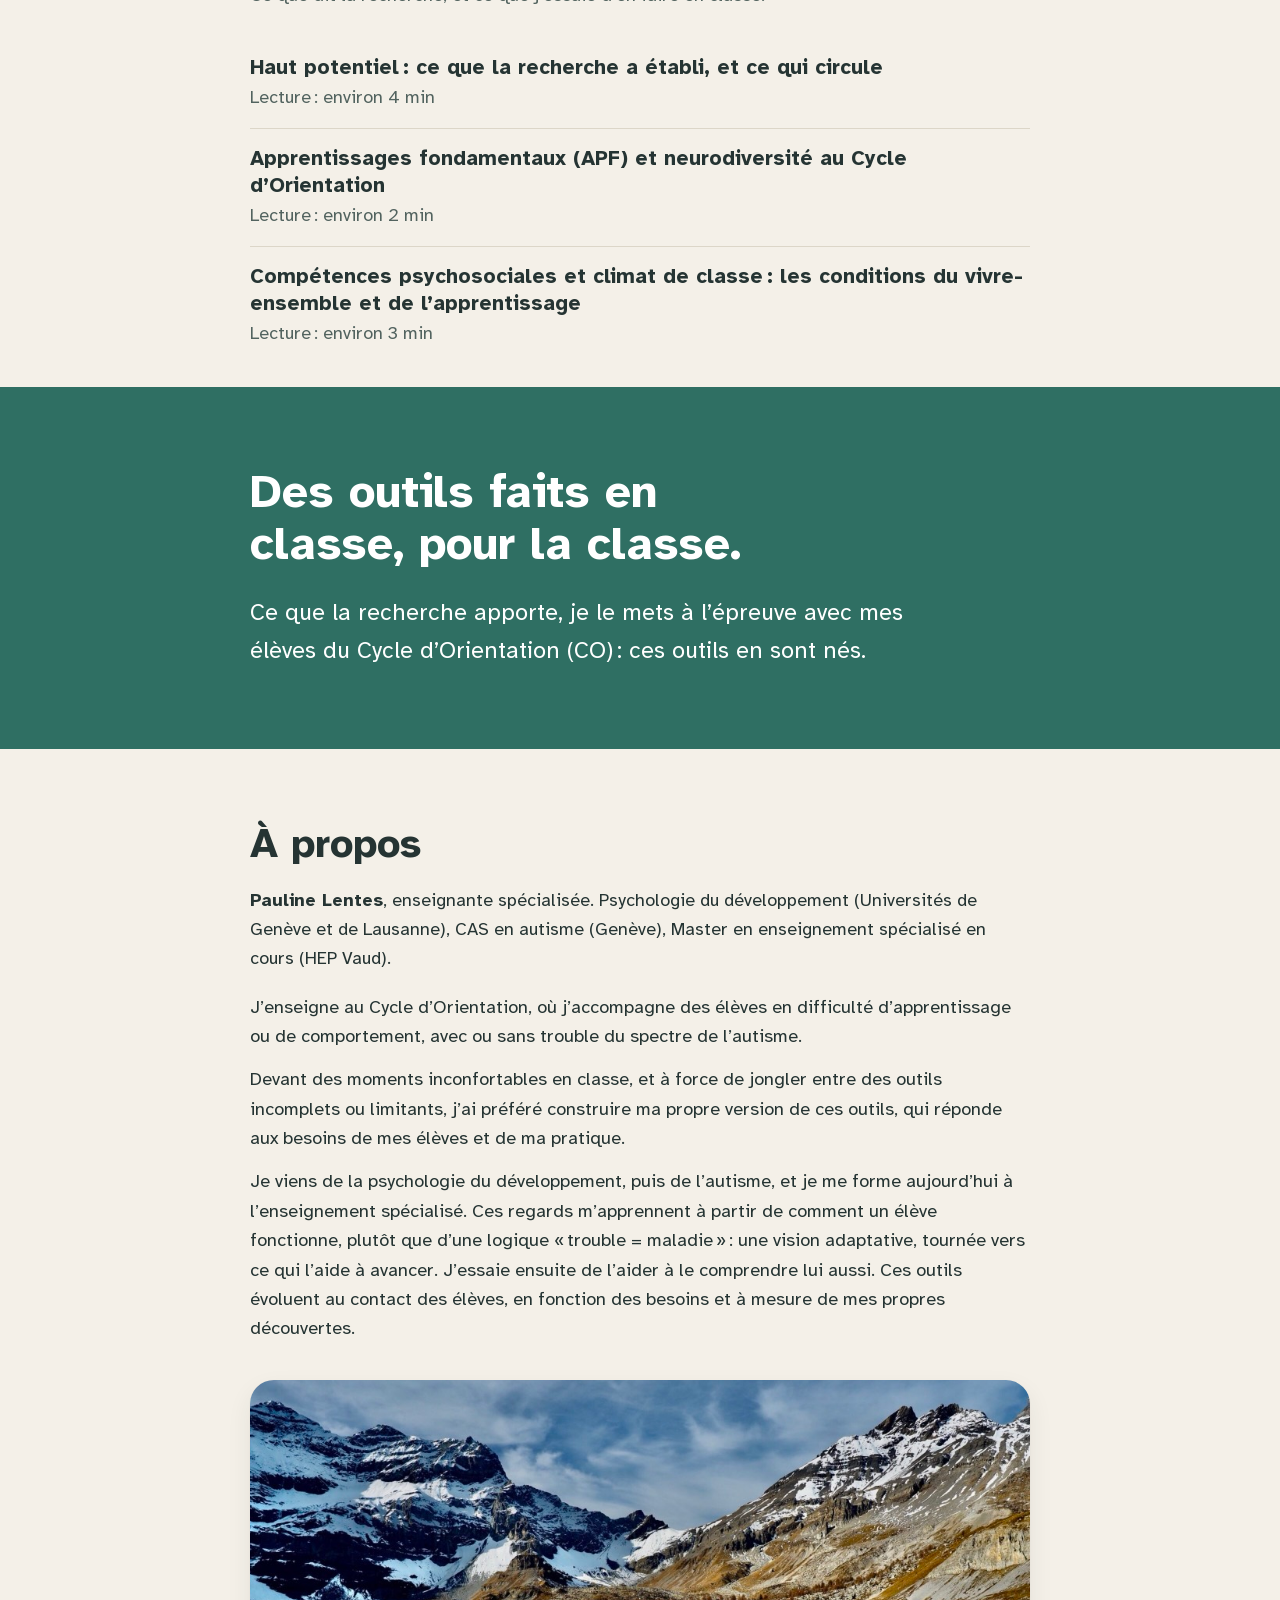
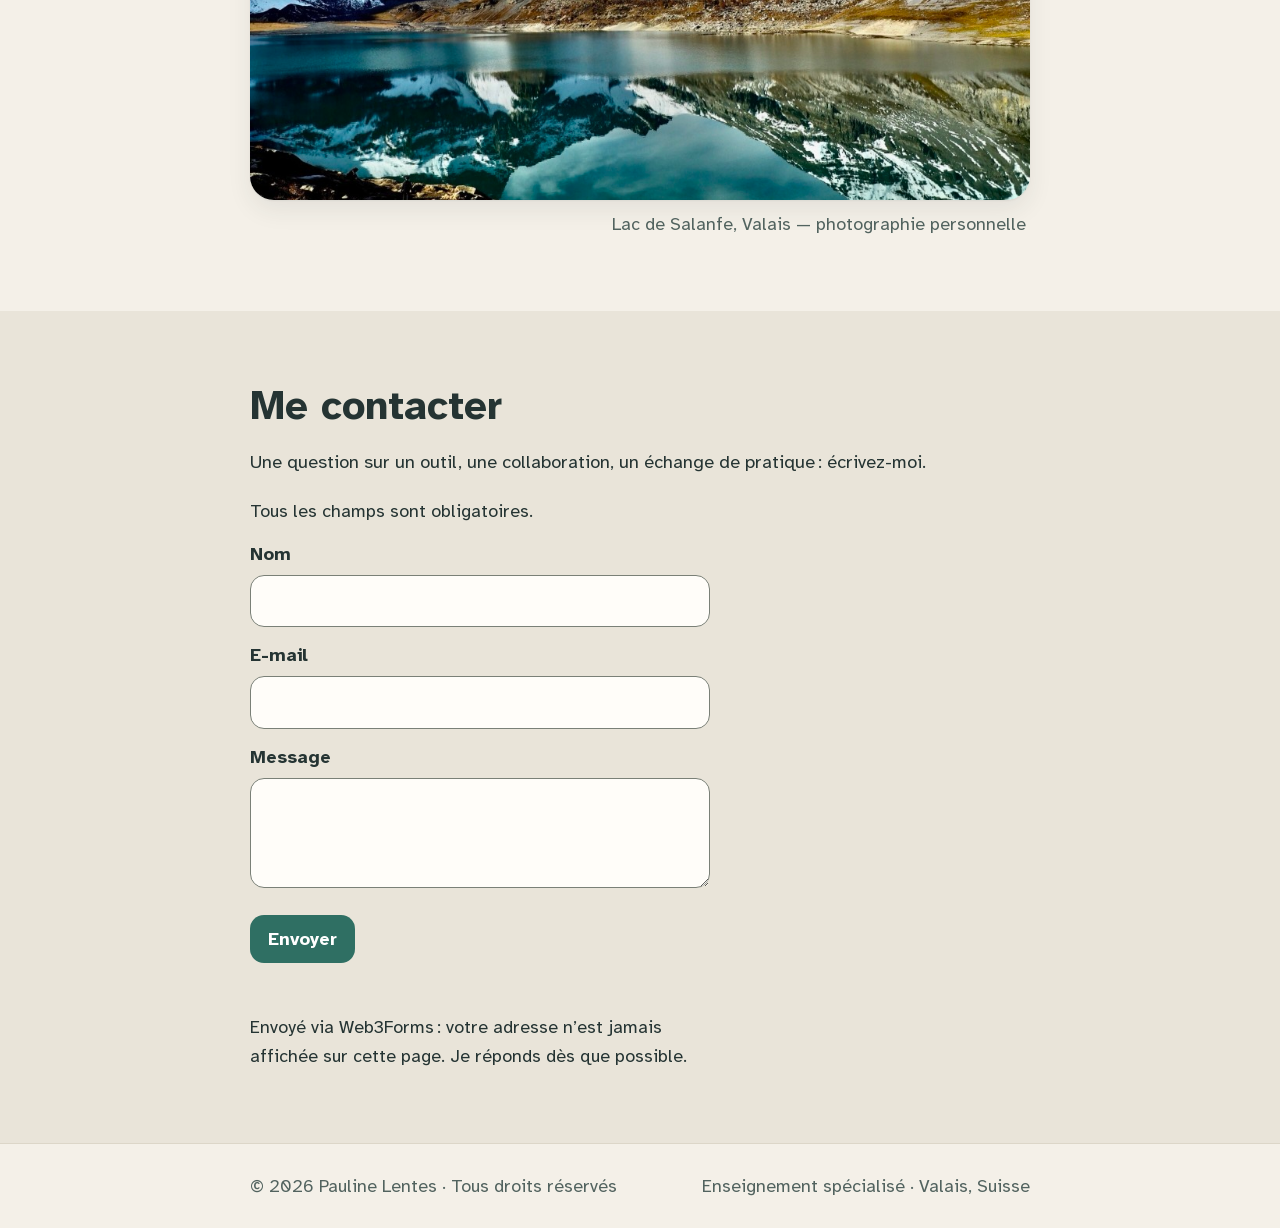
==== commit be92d9b3: "Corrige les métadonnées, le pied de page et les noms d’outils Co-Authored-By: Claude Sonnet 5.5 <nor" ====
--- a/index.html
+++ b/index.html
@@ -3,14 +3,14 @@
 <head>
 <meta charset="utf-8">
 <meta name="viewport" content="width=device-width, initial-scale=1">
-<meta name="description" content="Des outils pédagogiques gratuits, faits en classe pour la classe au Cycle d’Orientation : PL-planif’, PL-lect’ et PL-CPS’. Par Pauline Lentes, enseignante spécialisée en Valais.">
+<meta name="description" content="Des outils pédagogiques gratuits, faits en classe pour la classe au Cycle d’Orientation : PL-planif’, PL-lect’, PL-CPS’, PL-restart’ et la veille PL-neurodev’. Par Pauline Lentes, enseignante spécialisée en Valais.">
 <title>PL · Des outils faits en classe, pour la classe</title>
 <link rel="canonical" href="https://7nel.github.io/PL/">
 <meta property="og:type" content="website">
 <meta property="og:locale" content="fr_CH">
 <meta property="og:site_name" content="PL">
 <meta property="og:title" content="PL · Des outils faits en classe, pour la classe">
-<meta property="og:description" content="Des outils pédagogiques gratuits pour le Cycle d’Orientation : PL-planif’, PL-lect’ et PL-CPS’.">
+<meta property="og:description" content="Des outils pédagogiques gratuits pour le Cycle d’Orientation : PL-planif’, PL-lect’, PL-CPS’, PL-restart’ et PL-neurodev’.">
 <meta property="og:url" content="https://7nel.github.io/PL/">
 <meta property="og:image" content="https://7nel.github.io/PL/img/pl-planif.jpg">
 <meta property="og:image:alt" content="PL-planif’ pendant une séance : minuteur, tâches et étapes suivantes.">
@@ -55,12 +55,12 @@
         <li><a href="https://7nel.github.io/PL-lect/"><span class="tl-name">PL-lect’</span><span class="tl-what">Prompteur de lecture</span></a></li>
         <li><a href="https://7nel.github.io/PL-CPS/"><span class="tl-name">PL-CPS’</span><span class="tl-what">Compétences psychosociales</span></a></li>
         <li><a href="https://7nel.github.io/PL-restart/"><span class="tl-name">PL-restart’</span><span class="tl-what">Repartir après un blocage</span></a></li>
-        <li><a href="https://7nel.github.io/PL-neurodev/"><span class="tl-name">Neurodev’</span><span class="tl-what">Veille scientifique</span></a></li>
+        <li><a href="https://7nel.github.io/PL-neurodev/"><span class="tl-name">PL-neurodev’</span><span class="tl-what">Veille scientifique</span></a></li>
       </ul>
       <h2 id="outils-detail" class="detail-title">Les outils en détail</h2>
       <div class="tools">
         <article class="tool-card lead">
-          <div class="tool-shot"><img src="img/pl-planif.jpg" width="700" height="430" loading="lazy" alt="PL-planif’ pendant une séance : étape « Mise en route », minuteur de 5 minutes, deux tâches et les étapes suivantes."></div>
+          <a class="tool-shot" href="https://7nel.github.io/PL-planif/" tabindex="-1" aria-hidden="true"><img src="img/pl-planif.jpg" width="700" height="430" loading="lazy" alt=""></a>
           <h3>PL-planif’</h3>
           <p>Gestion de séance&#8239;: un déroulé minuté qui s’enchaîne seul, à projeter au beamer, avec des outils de gestion de groupe (tirage au sort, feu de circulation, sonomètre, suivi des tâches et des devoirs).</p>
           <p>Fonctionne hors-ligne, installable comme une application.</p>
@@ -88,16 +88,16 @@
         </article>
         <article class="tool-card lead">
           <a class="tool-shot" href="https://7nel.github.io/PL-restart/" tabindex="-1" aria-hidden="true"><img src="img/pl-restart.jpg" width="1200" height="750" loading="lazy" alt=""></a>
-            <h3>PL-restart’</h3>
+          <h3>PL-restart’</h3>
           <p>Une aide pour l’élève qui bloque en pleine tâche&#8239;: il indique où ça coince, l’outil lui propose une stratégie en quelques étapes, puis il dit si ça repart.</p>
           <ul class="feature-list">
             <li>Stratégies pour le français, les maths, la révision, les langues, la fatigue et le stress</li>
             <li>Outils d’apaisement repris de PL-CPS’ (respiration carrée, pieds au sol…)</li>
           </ul>
           <a class="btn" href="https://7nel.github.io/PL-restart/">Ouvrir PL-restart’ →</a>
-      </article>
-      <article class="tool-card quiet">
-          <h3>Veille Neurodev’</h3>
+        </article>
+        <article class="tool-card quiet">
+          <h3>PL-neurodev’</h3>
           <p>Une veille sur la recherche internationale autour des troubles neurodéveloppementaux&#8239;: un flash du jour, une revue hebdomadaire, des implications pour le CO. Alimentée automatiquement&#8239;: à lire avec esprit critique.</p>
           <a class="btn" href="https://7nel.github.io/PL-neurodev/">Ouvrir la veille →</a>
         </article>
@@ -170,7 +170,7 @@
 
 <footer>
   <div class="wrap header-row">
-    <span>© <span id="year"></span> Pauline Lentes · Tous droits réservés</span>
+    <span>© <span id="year">2026</span> Pauline Lentes · Tous droits réservés</span>
     <span>Enseignement spécialisé · Valais, Suisse</span>
   </div>
 </footer>
@@ -212,7 +212,7 @@
 
     var payload = {
       access_key: 'b49901c7-a3c1-4c43-a704-43ea94ed2b48',
-      subject: 'Nouveau message depuis paulinelentes.ch',
+      subject: 'Nouveau message depuis le site PL',
       from_name: nameInput.value,
       name: nameInput.value,
       email: emailInput.value,
--- a/style.css
+++ b/style.css
@@ -54,11 +54,6 @@
 :root[data-theme="dark"] .hero{--hero-bg:color-mix(in srgb,var(--accent) 24%,var(--bg)); --hero-fg:var(--ink)}
 .hero h2{font-size:clamp(2.1rem,5.2vw,2.6rem); font-weight:700; line-height:1.1; max-width:20ch; margin-bottom:0}
 .hero p.lede{text-wrap:balance; margin-top:24px; font-size:clamp(1.1rem,2vw,1.3rem); color:var(--hero-fg); max-width:46ch}
-.byline{margin-top:20px; font-weight:700; color:var(--hero-fg)}
-.hero-actions{display:flex; flex-wrap:wrap; align-items:center; gap:12px 24px; margin-top:28px}
-.hero-actions .btn{margin-top:0; padding:14px 26px; background:var(--hero-fg); color:var(--hero-bg)}
-.link-quiet{font-weight:700; color:var(--hero-fg); text-underline-offset:4px}
-.hero a:focus-visible{outline:3px solid var(--hero-fg); outline-offset:3px}
 
 section{padding-block:72px}
 #outils,#contact{background:var(--surface-2)}
@@ -83,7 +78,7 @@
 .section-intro:has(+ .section-intro){margin-bottom:12px}
 .tool-links{list-style:none; margin:0 0 56px; padding:0; display:grid; grid-template-columns:repeat(auto-fit,minmax(210px,1fr)); grid-auto-rows:1fr; gap:14px}
 .tool-links li{display:flex}
-.tool-links a{flex:1; display:flex; flex-direction:column; gap:4px; min-height:84px; padding:16px 44px 16px 20px; position:relative; background:var(--surface); border:1px solid var(--line); border-radius:var(--r-panel); box-shadow:var(--shadow); text-decoration:none; color:var(--ink)}
+.tool-links a{flex:1; display:flex; flex-direction:column; gap:4px; min-height:84px; padding:16px 44px 16px 20px; position:relative; background:var(--surface); border:1px solid var(--line); border-radius:var(--r-panel); text-decoration:none; color:var(--ink)}
 .tool-links a::after{content:"→"; position:absolute; right:18px; top:50%; transform:translateY(-50%); font-weight:700; color:var(--accent); font-size:1.2rem}
 .tool-links a:hover{border-color:var(--accent)}
 .tool-links a:focus-visible{outline:3px solid var(--accent); outline-offset:3px}
@@ -107,7 +102,6 @@
 .tool-card.quiet .btn{margin-top:0}
 @media (hover:hover){
   .btn:hover{background:color-mix(in srgb,var(--accent) 82%,var(--ink))}
-  .hero-actions .btn:hover{background:color-mix(in srgb,var(--hero-fg) 85%,var(--hero-bg))}
 }
 .feature-list{margin:0; padding-left:20px; font-size:1rem; color:var(--ink); display:flex; flex-direction:column; gap:6px}
 .btn{display:inline-flex; align-items:center; gap:6px; align-self:flex-start; background:var(--accent); color:var(--accent-ink); text-decoration:none; font-weight:700; padding:10px 18px; border-radius:var(--r-ctl); font-size:1rem; margin-top:4px}
@@ -161,12 +155,12 @@
 #formStatus[data-state="ok"]{color:var(--accent)}
 #formStatus[data-state="err"]{color:var(--ink); border:2px solid var(--danger); border-radius:8px; padding:10px 12px}
 
-footer{padding-block:28px; border-top:1px solid var(--line); display:flex; align-items:center; justify-content:space-between; gap:16px; flex-wrap:wrap; color:var(--ink-2); font-size:1rem}
+footer{padding-block:28px; border-top:1px solid var(--line); color:var(--ink-2); font-size:1rem}
 footer svg{width:22px; height:22px; vertical-align:middle}
 
 /* Écran tactile : cibles d'au moins 44 px */
 @media (pointer:coarse){
-  nav a, .link-quiet{display:inline-flex; align-items:center; min-height:44px}
+  nav a{display:inline-flex; align-items:center; min-height:44px}
 }
 /* En-tête non collant sur petit écran ou écran bas (paysage) : il occuperait 110 à 160 px */
 @media (max-width:680px), (max-height:500px){
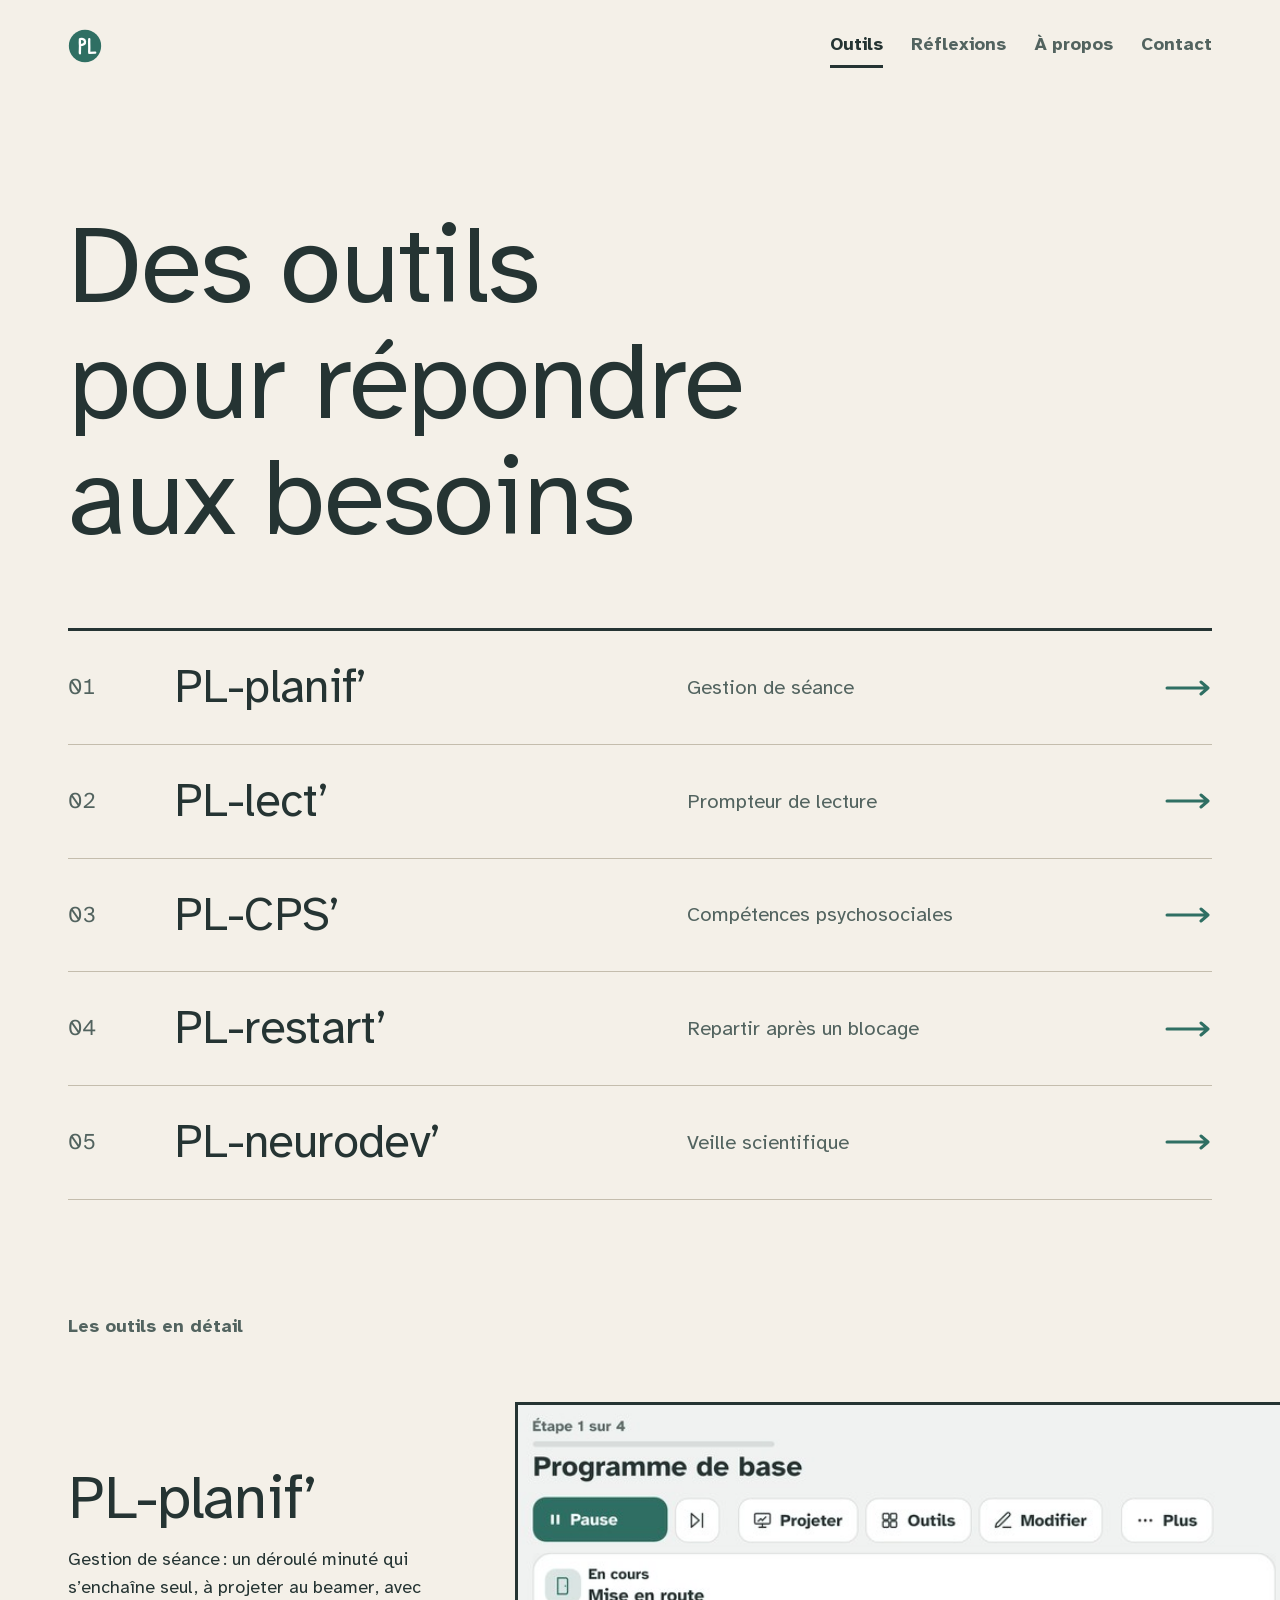
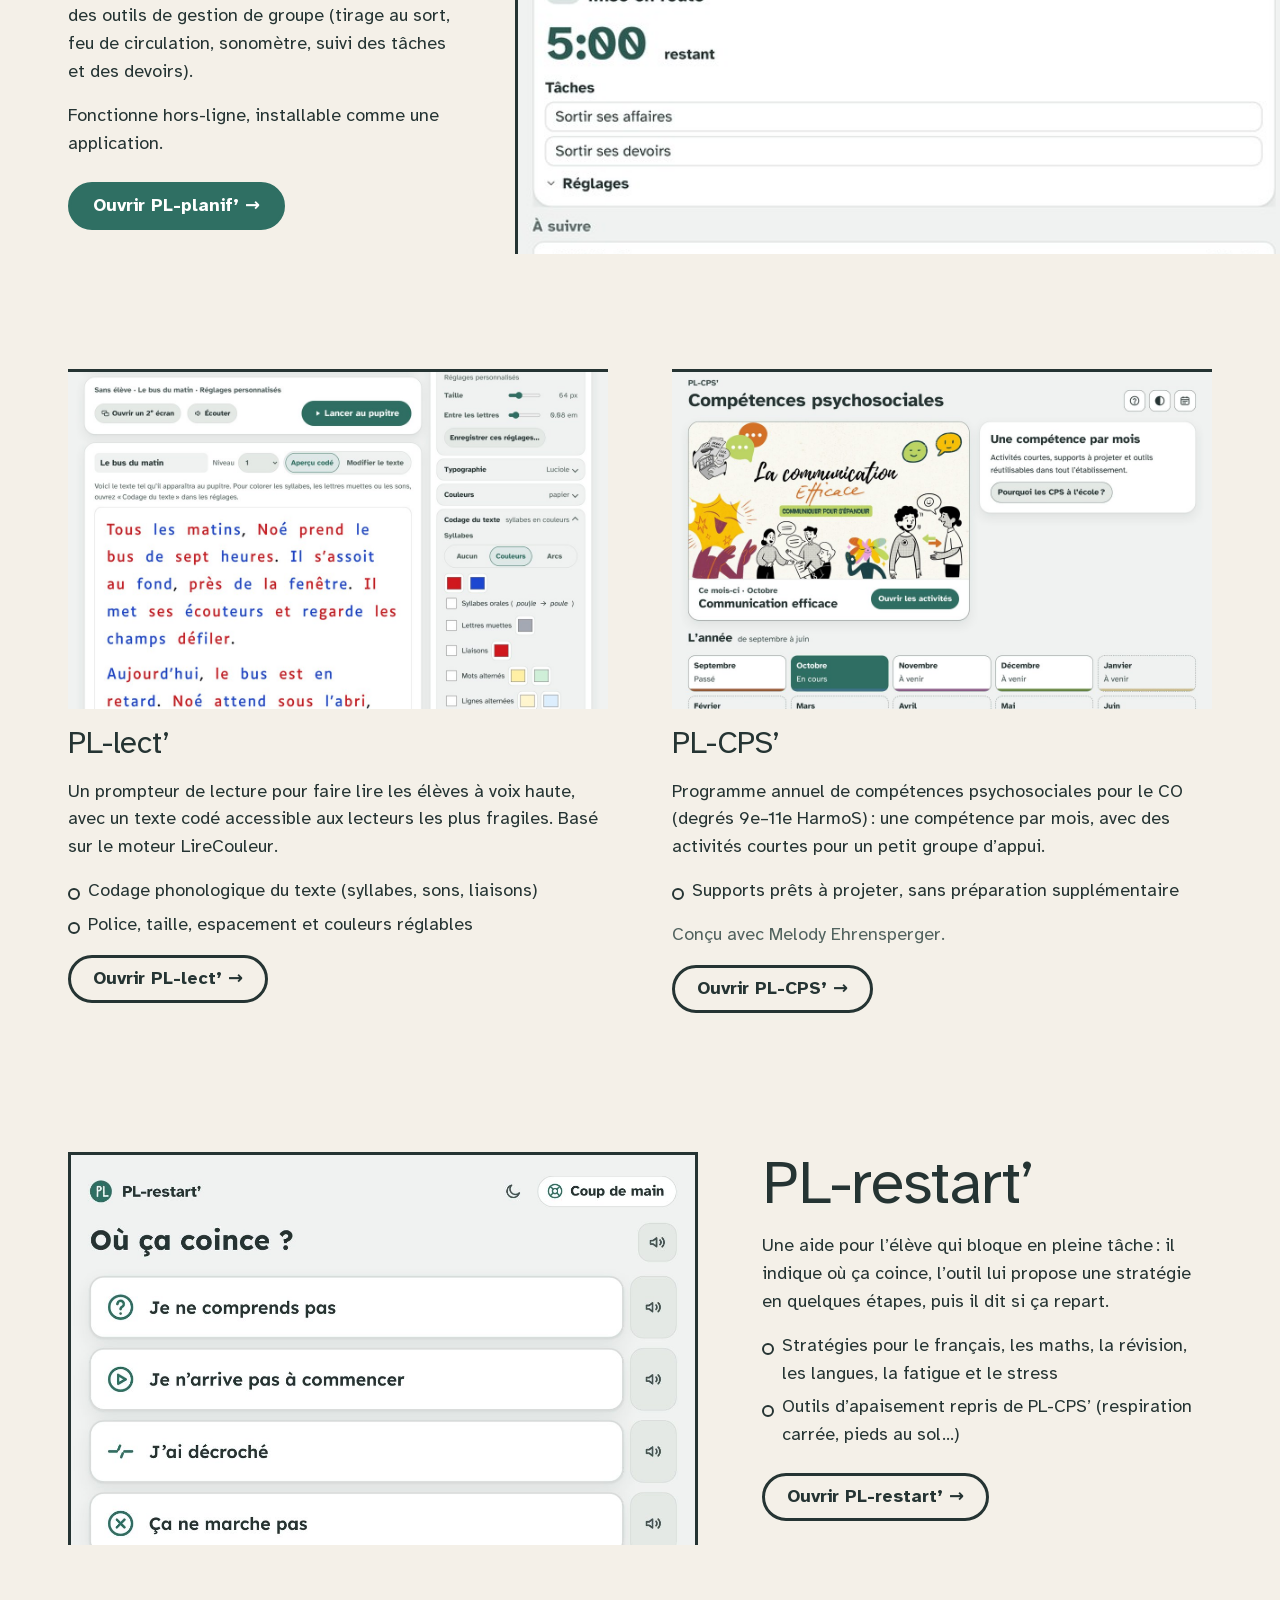
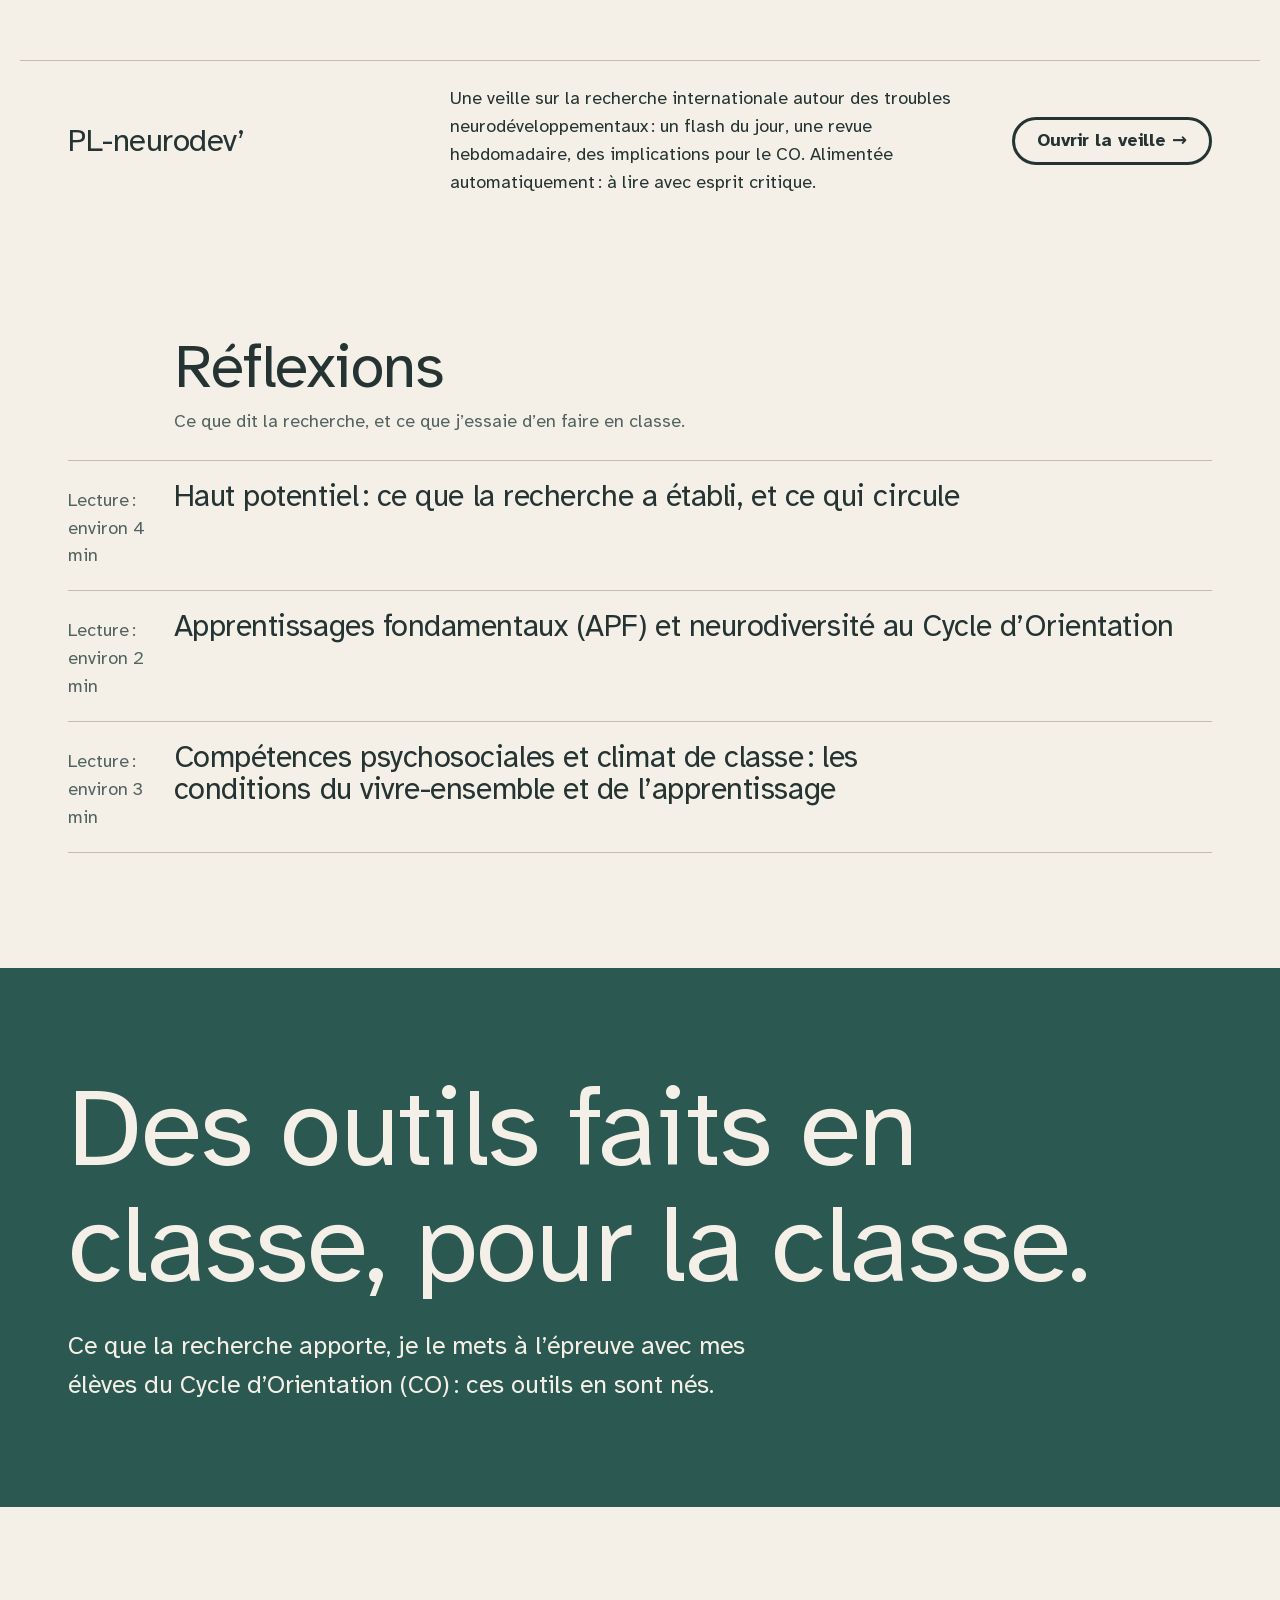
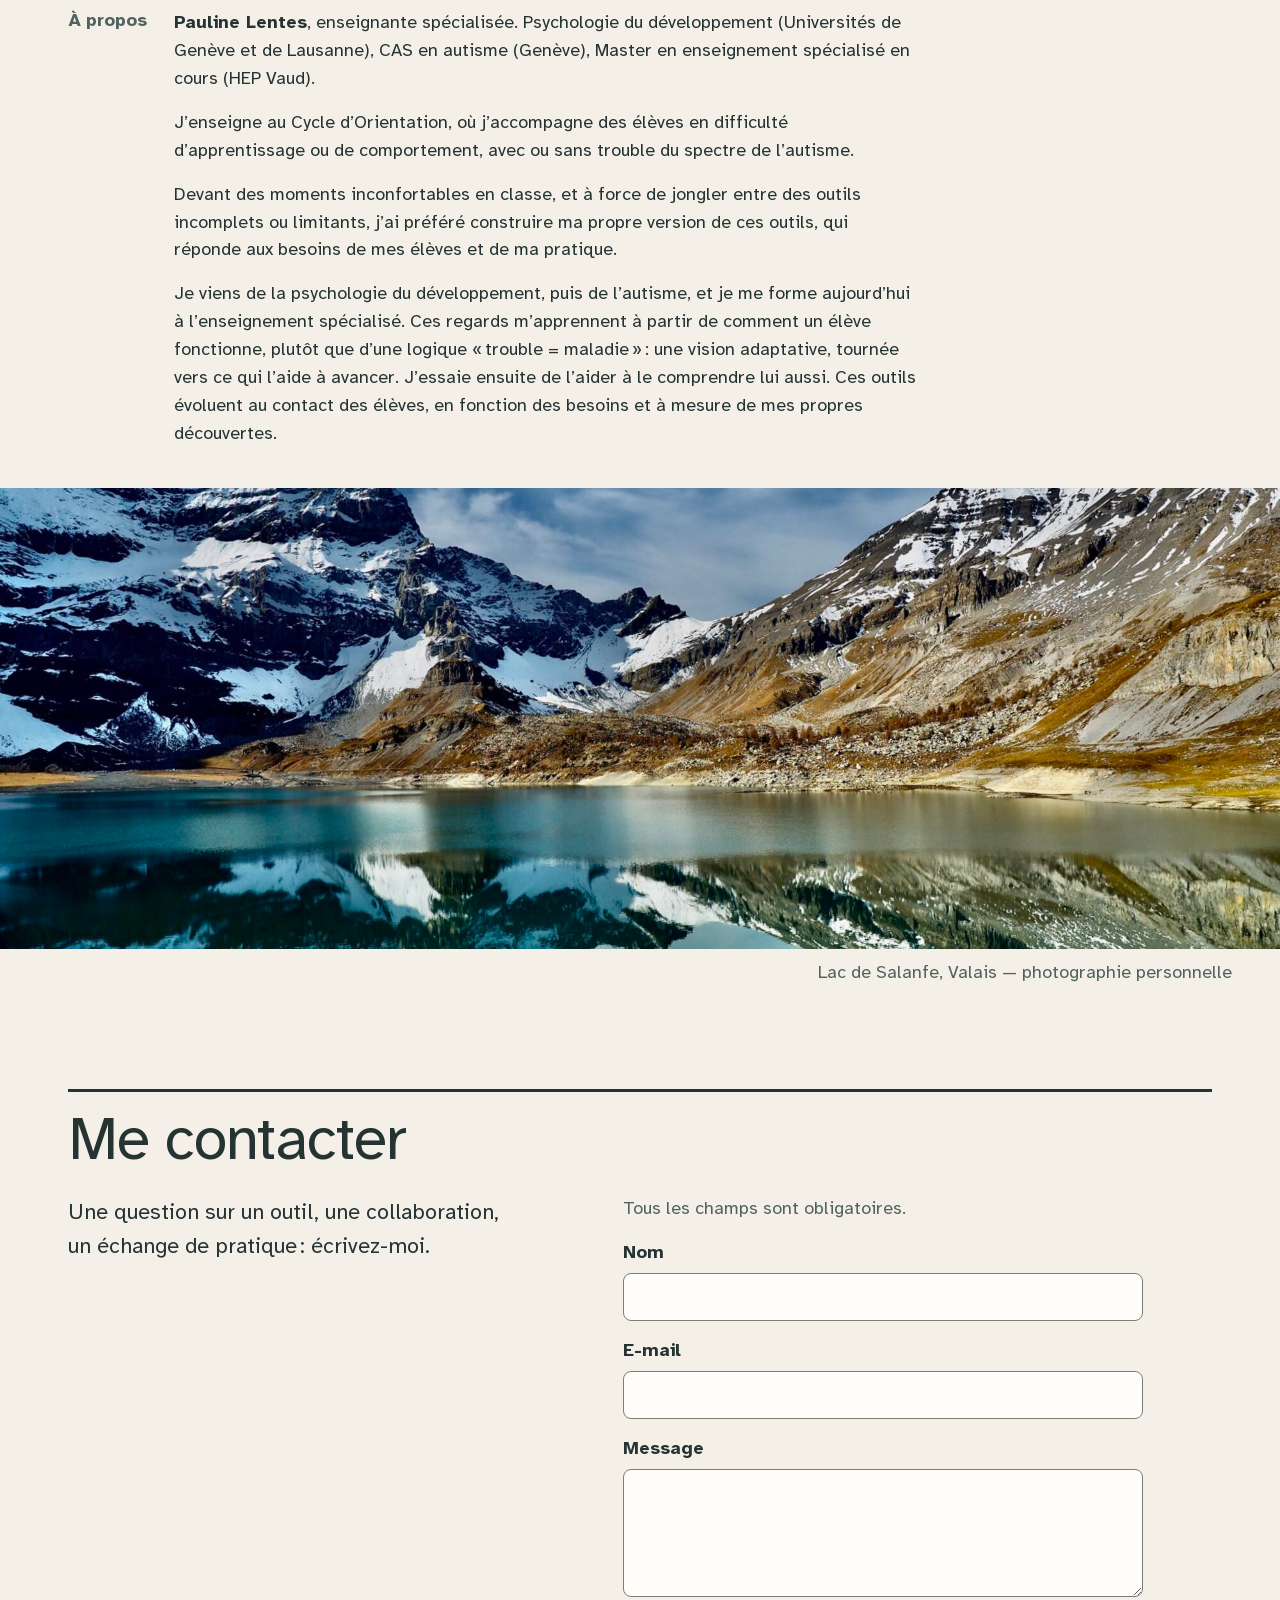
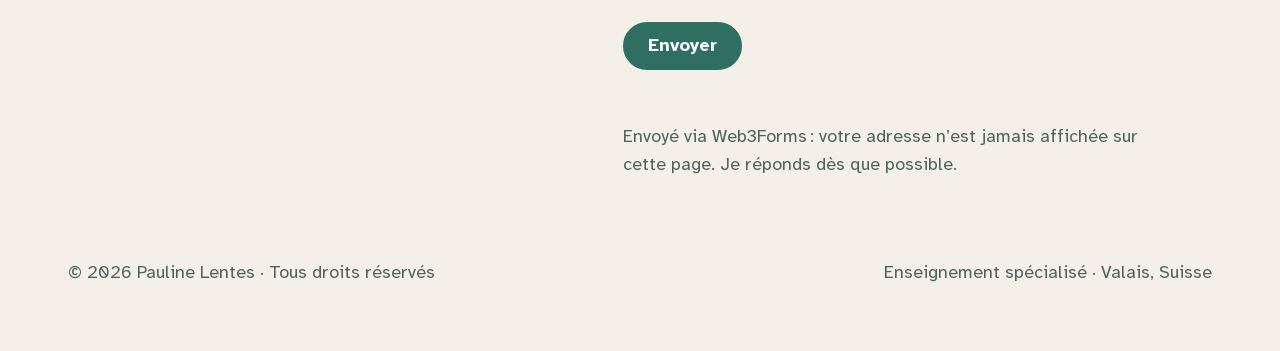
==== commit 626b44a0: "Applique la direction « Le trait » à l’accueil et aux réflexions Co-Authored-By: Claude Sonnet 5.5 <" ====
--- a/index.html
+++ b/index.html
@@ -25,141 +25,111 @@
 <link rel="icon" type="image/svg+xml" href="data:image/svg+xml,%3Csvg xmlns='http://www.w3.org/2000/svg' viewBox='0 0 160 160'%3E%3Ccircle cx='80' cy='80' r='76' fill='%232F6F63'/%3E%3Cg fill='none' stroke='%23FFFFFF' stroke-width='11' stroke-linecap='round' stroke-linejoin='round'%3E%3Cpath d='M56,114 C55,100 58,86 56,70 C55,58 57,50 56,48 C64,46 78,45 80,58 C82,70 70,76 56,76'/%3E%3Cpath d='M100,48 C99,64 101,86 100,100 C99,108 101,112 100,112 L128,111'/%3E%3C/g%3E%3C/svg%3E">
 <link rel="preload" href="fonts/atkinson-400-normal.woff2" as="font" type="font/woff2" crossorigin>
 <link rel="preload" href="fonts/atkinson-700-normal.woff2" as="font" type="font/woff2" crossorigin>
+<link rel="preload" href="fonts/lexend.woff2" as="font" type="font/woff2" crossorigin>
 <link rel="stylesheet" href="style.css">
 </head>
 <body>
-
-
 <a class="skip" href="#main">Aller au contenu</a>
-
-<header>
-  <div class="wrap header-row">
-    <a class="brand" href="#main" aria-label="PL, haut de la page">
-      <svg viewBox="0 0 160 160" aria-hidden="true"><circle cx="80" cy="80" r="76" fill="currentColor" style="color:var(--accent)"/><g fill="none" stroke="var(--accent-ink)" stroke-width="11" stroke-linecap="round" stroke-linejoin="round"><path d="M56,114 C55,100 58,86 56,70 C55,58 57,50 56,48 C64,46 78,45 80,58 C82,70 70,76 56,76"/><path d="M100,48 C99,64 101,86 100,100 C99,108 101,112 100,112 L128,111"/></g></svg>
-    </a>
-    <nav aria-label="Navigation principale">
-      <a href="#outils">Outils</a>
-      <a href="reflexions.html">Réflexions</a>
-      <a href="#apropos">À propos</a>
-      <a href="#contact">Contact</a>
-    </nav>
-  </div>
-</header>
-
-<main id="main">
-  <section id="outils">
-    <div class="wrap">
-      <h1 class="page-title">Des outils pour répondre aux besoins</h1>
-      <ul class="tool-links" aria-label="Accès direct aux outils">
-        <li><a href="https://7nel.github.io/PL-planif/"><span class="tl-name">PL-planif’</span><span class="tl-what">Gestion de séance</span></a></li>
-        <li><a href="https://7nel.github.io/PL-lect/"><span class="tl-name">PL-lect’</span><span class="tl-what">Prompteur de lecture</span></a></li>
-        <li><a href="https://7nel.github.io/PL-CPS/"><span class="tl-name">PL-CPS’</span><span class="tl-what">Compétences psychosociales</span></a></li>
-        <li><a href="https://7nel.github.io/PL-restart/"><span class="tl-name">PL-restart’</span><span class="tl-what">Repartir après un blocage</span></a></li>
-        <li><a href="https://7nel.github.io/PL-neurodev/"><span class="tl-name">PL-neurodev’</span><span class="tl-what">Veille scientifique</span></a></li>
-      </ul>
-      <h2 id="outils-detail" class="detail-title">Les outils en détail</h2>
-      <div class="tools">
-        <article class="tool-card lead">
-          <a class="tool-shot" href="https://7nel.github.io/PL-planif/" tabindex="-1" aria-hidden="true"><img src="img/pl-planif.jpg" width="700" height="430" loading="lazy" alt=""></a>
-          <h3>PL-planif’</h3>
-          <p>Gestion de séance&#8239;: un déroulé minuté qui s’enchaîne seul, à projeter au beamer, avec des outils de gestion de groupe (tirage au sort, feu de circulation, sonomètre, suivi des tâches et des devoirs).</p>
-          <p>Fonctionne hors-ligne, installable comme une application.</p>
-          <a class="btn" href="https://7nel.github.io/PL-planif/">Ouvrir PL-planif’ →</a>
-        </article>
-        <article class="tool-card">
-          <a class="tool-shot" href="https://7nel.github.io/PL-lect/" tabindex="-1" aria-hidden="true"><img src="img/pl-lect.jpg" width="1200" height="750" loading="lazy" alt=""></a>
-          <h3>PL-lect’</h3>
-          <p>Un prompteur de lecture pour faire lire les élèves à voix haute, avec un texte codé accessible aux lecteurs les plus fragiles. Basé sur le moteur LireCouleur.</p>
-          <ul class="feature-list">
-            <li>Codage phonologique du texte (syllabes, sons, liaisons)</li>
-            <li>Police, taille, espacement et couleurs réglables</li>
-          </ul>
-          <a class="btn" href="https://7nel.github.io/PL-lect/">Ouvrir PL-lect’ →</a>
-        </article>
-        <article class="tool-card">
-          <a class="tool-shot" href="https://7nel.github.io/PL-CPS/" tabindex="-1" aria-hidden="true"><img src="img/pl-cps.jpg" width="1200" height="750" loading="lazy" alt=""></a>
-          <h3>PL-CPS’</h3>
-          <p>Programme annuel de compétences psychosociales pour le CO (degrés 9e–11e HarmoS)&#8239;: une compétence par mois, avec des activités courtes pour un petit groupe d’appui.</p>
-          <ul class="feature-list">
-            <li>Supports prêts à projeter, sans préparation supplémentaire</li>
-          </ul>
-          <p class="tool-credit">Conçu avec Melody Ehrensperger.</p>
-          <a class="btn" href="https://7nel.github.io/PL-CPS/">Ouvrir PL-CPS’ →</a>
-        </article>
-        <article class="tool-card lead">
-          <a class="tool-shot" href="https://7nel.github.io/PL-restart/" tabindex="-1" aria-hidden="true"><img src="img/pl-restart.jpg" width="1200" height="750" loading="lazy" alt=""></a>
-          <h3>PL-restart’</h3>
-          <p>Une aide pour l’élève qui bloque en pleine tâche&#8239;: il indique où ça coince, l’outil lui propose une stratégie en quelques étapes, puis il dit si ça repart.</p>
-          <ul class="feature-list">
-            <li>Stratégies pour le français, les maths, la révision, les langues, la fatigue et le stress</li>
-            <li>Outils d’apaisement repris de PL-CPS’ (respiration carrée, pieds au sol…)</li>
-          </ul>
-          <a class="btn" href="https://7nel.github.io/PL-restart/">Ouvrir PL-restart’ →</a>
-        </article>
-        <article class="tool-card quiet">
-          <h3>PL-neurodev’</h3>
-          <p>Une veille sur la recherche internationale autour des troubles neurodéveloppementaux&#8239;: un flash du jour, une revue hebdomadaire, des implications pour le CO. Alimentée automatiquement&#8239;: à lire avec esprit critique.</p>
-          <a class="btn" href="https://7nel.github.io/PL-neurodev/">Ouvrir la veille →</a>
-        </article>
+<header class="top"><div class="wrap">
+  <a class="id" href="#main" aria-label="PL, haut de la page"><svg viewBox="0 0 160 160" aria-hidden="true"><circle cx="80" cy="80" r="76" fill="var(--accent)"/><g fill="none" stroke="var(--accent-ink)" stroke-width="11" stroke-linecap="round" stroke-linejoin="round"><path d="M56,114 C55,100 58,86 56,70 C55,58 57,50 56,48 C64,46 78,45 80,58 C82,70 70,76 56,76"/><path d="M100,48 C99,64 101,86 100,100 C99,108 101,112 100,112 L128,111"/></g></svg></a>
+  <nav aria-label="Navigation principale"><a href="#outils" aria-current="page">Outils</a><a href="reflexions.html">Réflexions</a><a href="#apropos">À propos</a><a href="#contact">Contact</a></nav>
+</div></header>
+
+<main id="main" class="accueil">
+  <section class="open wrap">
+    <h1 class="voix t-display">Des outils pour répondre aux besoins</h1>
+  </section>
+
+  <section class="sommaire wrap" id="outils" aria-label="Accès direct aux outils">
+    <hr class="rule">
+    <ol>
+      <li><a class="row" href="https://7nel.github.io/PL-planif/"><span class="num n">01</span><span class="voix nm">PL-planif’</span><span class="what">Gestion de séance</span><svg viewBox="0 0 48 16" aria-hidden="true"><path d="M3 8H44M37 2l7 6-7 6" fill="none" stroke="currentColor" stroke-width="3" stroke-linecap="round" stroke-linejoin="round"/></svg></a></li>
+      <li><a class="row" href="https://7nel.github.io/PL-lect/"><span class="num n">02</span><span class="voix nm">PL-lect’</span><span class="what">Prompteur de lecture</span><svg viewBox="0 0 48 16" aria-hidden="true"><path d="M3 8H44M37 2l7 6-7 6" fill="none" stroke="currentColor" stroke-width="3" stroke-linecap="round" stroke-linejoin="round"/></svg></a></li>
+      <li><a class="row" href="https://7nel.github.io/PL-CPS/"><span class="num n">03</span><span class="voix nm">PL-CPS’</span><span class="what">Compétences psychosociales</span><svg viewBox="0 0 48 16" aria-hidden="true"><path d="M3 8H44M37 2l7 6-7 6" fill="none" stroke="currentColor" stroke-width="3" stroke-linecap="round" stroke-linejoin="round"/></svg></a></li>
+      <li><a class="row" href="https://7nel.github.io/PL-restart/"><span class="num n">04</span><span class="voix nm">PL-restart’</span><span class="what">Repartir après un blocage</span><svg viewBox="0 0 48 16" aria-hidden="true"><path d="M3 8H44M37 2l7 6-7 6" fill="none" stroke="currentColor" stroke-width="3" stroke-linecap="round" stroke-linejoin="round"/></svg></a></li>
+      <li><a class="row" href="https://7nel.github.io/PL-neurodev/"><span class="num n">05</span><span class="voix nm">PL-neurodev’</span><span class="what">Veille scientifique</span><svg viewBox="0 0 48 16" aria-hidden="true"><path d="M3 8H44M37 2l7 6-7 6" fill="none" stroke="currentColor" stroke-width="3" stroke-linecap="round" stroke-linejoin="round"/></svg></a></li>
+    </ol>
+  </section>
+
+  <section class="details" aria-labelledby="d1">
+    <div class="wrap"><h2 id="d1" class="kicker">Les outils en détail</h2></div>
+
+    <article class="detail" aria-labelledby="t-planif">
+      <div class="txt">
+        <h3 id="t-planif" class="voix t-title">PL-planif’</h3>
+        <p>Gestion de séance&#8239;: un déroulé minuté qui s’enchaîne seul, à projeter au beamer, avec des outils de gestion de groupe (tirage au sort, feu de circulation, sonomètre, suivi des tâches et des devoirs).</p><p>Fonctionne hors-ligne, installable comme une application.</p>
+        <a class="btn pri" href="https://7nel.github.io/PL-planif/">Ouvrir PL-planif’ →</a>
       </div>
+      <figure><img src="img/pl-planif.jpg" width="700" height="430" loading="lazy" alt="PL-planif’ pendant une séance : minuteur, tâches et étapes suivantes."></figure>
+    </article>
+
+    <div class="wrap pair">
+      <article aria-labelledby="t-lect">
+        <figure><img src="img/pl-lect.jpg" width="1200" height="750" loading="lazy" alt="PL-lect’ : préparation d’une lecture avec texte codé."></figure>
+        <h3 id="t-lect" class="voix t-head">PL-lect’</h3>
+        <p>Un prompteur de lecture pour faire lire les élèves à voix haute, avec un texte codé accessible aux lecteurs les plus fragiles. Basé sur le moteur LireCouleur.</p><ul class="feat"><li>Codage phonologique du texte (syllabes, sons, liaisons)</li><li>Police, taille, espacement et couleurs réglables</li></ul>
+        <a class="btn" href="https://7nel.github.io/PL-lect/">Ouvrir PL-lect’ →</a>
+      </article>
+      <article aria-labelledby="t-cps">
+        <figure><img src="img/pl-cps.jpg" width="1200" height="750" loading="lazy" alt="PL-CPS’ : la compétence du mois et ses activités."></figure>
+        <h3 id="t-cps" class="voix t-head">PL-CPS’</h3>
+        <p>Programme annuel de compétences psychosociales pour le CO (degrés 9e–11e HarmoS)&#8239;: une compétence par mois, avec des activités courtes pour un petit groupe d’appui.</p><ul class="feat"><li>Supports prêts à projeter, sans préparation supplémentaire</li></ul><p class="credit">Conçu avec Melody Ehrensperger.</p>
+        <a class="btn" href="https://7nel.github.io/PL-CPS/">Ouvrir PL-CPS’ →</a>
+      </article>
     </div>
-  </section>
-
-  <section id="apercu-reflexions" class="apercu">
-    <div class="wrap">
-      <h2>Réflexions</h2>
-      <p class="section-intro">Ce que dit la recherche, et ce que j’essaie d’en faire en classe.</p>
-      <ul class="reflection-links">
-        <li><a href="reflexions.html#haut-potentiel"><span class="rl-title">Haut potentiel&#8239;: ce que la recherche a établi, et ce qui circule</span><span class="rl-meta">Lecture&#8239;: environ 4 min</span></a></li>
-        <li><a href="reflexions.html#apf-neurodiversite"><span class="rl-title">Apprentissages fondamentaux (APF) et neurodiversité au Cycle d’Orientation</span><span class="rl-meta">Lecture&#8239;: environ 2 min</span></a></li>
-        <li><a href="reflexions.html#cps-climat-de-classe"><span class="rl-title">Compétences psychosociales et climat de classe&#8239;: les conditions du vivre-ensemble et de l’apprentissage</span><span class="rl-meta">Lecture&#8239;: environ 3 min</span></a></li>
-      </ul>
+
+    <article class="detail rev" aria-labelledby="t-restart">
+      <figure><img src="img/pl-restart.jpg" width="1200" height="750" loading="lazy" alt="PL-restart’ : écran de stratégie en trois étapes."></figure>
+      <div class="txt">
+        <h3 id="t-restart" class="voix t-title">PL-restart’</h3>
+        <p>Une aide pour l’élève qui bloque en pleine tâche&#8239;: il indique où ça coince, l’outil lui propose une stratégie en quelques étapes, puis il dit si ça repart.</p><ul class="feat"><li>Stratégies pour le français, les maths, la révision, les langues, la fatigue et le stress</li><li>Outils d’apaisement repris de PL-CPS’ (respiration carrée, pieds au sol…)</li></ul>
+        <a class="btn" href="https://7nel.github.io/PL-restart/">Ouvrir PL-restart’ →</a>
+      </div>
+    </article>
+
+    <article class="wrap quiet" aria-labelledby="t-neuro">
+      <h3 id="t-neuro" class="voix t-head">PL-neurodev’</h3>
+      <p>Une veille sur la recherche internationale autour des troubles neurodéveloppementaux&#8239;: un flash du jour, une revue hebdomadaire, des implications pour le CO. Alimentée automatiquement&#8239;: à lire avec esprit critique.</p>
+      <a class="btn" href="https://7nel.github.io/PL-neurodev/">Ouvrir la veille →</a>
+    </article>
+  </section>
+
+  <section class="refl wrap" id="apercu-reflexions" aria-labelledby="r1">
+    <div class="hd"><span></span><div><h2 id="r1" class="voix t-title">Réflexions</h2><p>Ce que dit la recherche, et ce que j’essaie d’en faire en classe.</p></div></div>
+    <ul>
+      <li><a href="reflexions.html#haut-potentiel"><span class="min">Lecture&#8239;: environ 4 min</span><span class="voix tt">Haut potentiel&#8239;: ce que la recherche a établi, et ce qui circule</span></a></li>
+      <li><a href="reflexions.html#apf-neurodiversite"><span class="min">Lecture&#8239;: environ 2 min</span><span class="voix tt">Apprentissages fondamentaux (APF) et neurodiversité au Cycle d’Orientation</span></a></li>
+      <li><a href="reflexions.html#cps-climat-de-classe"><span class="min">Lecture&#8239;: environ 3 min</span><span class="voix tt">Compétences psychosociales et climat de classe&#8239;: les conditions du vivre-ensemble et de l’apprentissage</span></a></li>
+    </ul>
+  </section>
+
+  <section class="band" aria-labelledby="pont-titre"><div class="wrap">
+    <h2 id="pont-titre" class="voix t-display">Des outils faits en classe, pour la classe.</h2>
+    <p>Ce que la recherche apporte, je le mets à l’épreuve avec mes élèves du Cycle d’Orientation (CO)&#8239;: ces outils en sont nés.</p>
+  </div></section>
+
+  <section class="wrap about" id="apropos" aria-labelledby="ap">
+    <h2 id="ap" class="kicker">À propos</h2>
+    <div class="t">
+      <p><strong>Pauline Lentes</strong>, enseignante spécialisée. Psychologie du développement (Universités de Genève et de Lausanne), CAS en autisme (Genève), Master en enseignement spécialisé en cours (HEP Vaud).</p>
+      <p>J’enseigne au Cycle d’Orientation, où j’accompagne des élèves en difficulté d’apprentissage ou de comportement, avec ou sans trouble du spectre de l’autisme.</p>
+      <p>Devant des moments inconfortables en classe, et à force de jongler entre des outils incomplets ou limitants, j’ai préféré construire ma propre version de ces outils, qui réponde aux besoins de mes élèves et de ma pratique.</p>
+      <p>Je viens de la psychologie du développement, puis de l’autisme, et je me forme aujourd’hui à l’enseignement spécialisé. Ces regards m’apprennent à partir de comment un élève fonctionne, plutôt que d’une logique «&#8239;trouble = maladie&#8239;»&#8239;: une vision adaptative, tournée vers ce qui l’aide à avancer. J’essaie ensuite de l’aider à le comprendre lui aussi. Ces outils évoluent au contact des élèves, en fonction des besoins et à mesure de mes propres découvertes.</p>
     </div>
   </section>
-
-  <section class="hero" aria-labelledby="pont-titre">
-    <div class="wrap">
-      <div>
-        <h2 id="pont-titre">Des outils faits en classe, pour la classe.</h2>
-        <p class="lede">Ce que la recherche apporte, je le mets à l’épreuve avec mes élèves du Cycle d’Orientation (CO)&#8239;: ces outils en sont nés.</p>
-      </div>
-    </div>
-  </section>
-
-  <section id="apropos">
-    <div class="wrap">
-      <h2>À propos</h2>
-      <p class="bio-line"><strong>Pauline Lentes</strong>, enseignante spécialisée. Psychologie du développement (Universités de Genève et de Lausanne), CAS en autisme (Genève), Master en enseignement spécialisé en cours (HEP Vaud).</p>
-      <p class="bio">J’enseigne au Cycle d’Orientation, où j’accompagne des élèves en difficulté d’apprentissage ou de comportement, avec ou sans trouble du spectre de l’autisme.</p>
-      <p class="bio">Devant des moments inconfortables en classe, et à force de jongler entre des outils incomplets ou limitants, j’ai préféré construire ma propre version de ces outils, qui réponde aux besoins de mes élèves et de ma pratique.</p>
-      <p class="bio">Je viens de la psychologie du développement, puis de l’autisme, et je me forme aujourd’hui à l’enseignement spécialisé. Ces regards m’apprennent à partir de comment un élève fonctionne, plutôt que d’une logique «&#8239;trouble = maladie&#8239;»&#8239;: une vision adaptative, tournée vers ce qui l’aide à avancer. J’essaie ensuite de l’aider à le comprendre lui aussi. Ces outils évoluent au contact des élèves, en fonction des besoins et à mesure de mes propres découvertes.</p>
-      <figure class="photo-banner">
-        <div class="frame"><img src="img/lac-valais-1000.jpg" srcset="img/lac-valais-1000.jpg 1000w, img/lac-valais.jpg 2000w" sizes="(min-width:860px) 820px, 100vw" width="2000" height="1500" alt="Reflet des montagnes dans le lac de Salanfe, en Valais" loading="lazy"></div>
-        <figcaption>Lac de Salanfe, Valais — photographie personnelle</figcaption>
-      </figure>
-    </div>
-  </section>
-
-  <section id="contact">
-    <div class="wrap">
-      <h2>Me contacter</h2>
-      <p class="bio contact-intro">Une question sur un outil, une collaboration, un échange de pratique&#8239;: écrivez-moi.</p>
+  <figure class="photo"><img src="img/lac-valais-1000.jpg" srcset="img/lac-valais-1000.jpg 1000w, img/lac-valais.jpg 2000w" sizes="100vw" width="2000" height="1500" loading="lazy" alt="Reflet des montagnes dans le lac de Salanfe, en Valais"><figcaption>Lac de Salanfe, Valais — photographie personnelle</figcaption></figure>
+
+  <section class="wrap contact" id="contact" aria-labelledby="ct">
+    <h2 id="ct" class="voix t-title">Me contacter</h2>
+    <div class="cf">
+      <p class="intro">Une question sur un outil, une collaboration, un échange de pratique&#8239;: écrivez-moi.</p>
       <form id="contactForm">
         <p class="form-note">Tous les champs sont obligatoires.</p>
         <div class="hp" aria-hidden="true"><input type="text" name="botcheck" tabindex="-1" autocomplete="off"></div>
-        <div>
-          <label for="name">Nom</label>
-          <input id="name" name="name" type="text" required autocomplete="name">
-        </div>
-        <div>
-          <label for="email">E-mail</label>
-          <input id="email" name="email" type="email" required autocomplete="email">
-        </div>
-        <div>
-          <label for="message">Message</label>
-          <textarea id="message" name="message" required></textarea>
-        </div>
-        <button type="submit" class="btn">Envoyer</button>
+        <div><label for="name">Nom</label><input class="field" id="name" name="name" type="text" required autocomplete="name"></div>
+        <div><label for="email">E-mail</label><input class="field" id="email" name="email" type="email" required autocomplete="email"></div>
+        <div><label for="message">Message</label><textarea class="field" id="message" name="message" required></textarea></div>
+        <button type="submit" class="btn pri">Envoyer</button>
         <p id="formStatus" role="status" aria-live="polite" tabindex="-1"></p>
         <p class="form-note">Envoyé via Web3Forms&#8239;: votre adresse n’est jamais affichée sur cette page. Je réponds dès que possible.</p>
         <noscript><p class="form-note">L’envoi demande JavaScript. Activez-le pour utiliser ce formulaire.</p></noscript>
@@ -167,14 +137,7 @@
     </div>
   </section>
 </main>
-
-<footer>
-  <div class="wrap header-row">
-    <span>© <span id="year">2026</span> Pauline Lentes · Tous droits réservés</span>
-    <span>Enseignement spécialisé · Valais, Suisse</span>
-  </div>
-</footer>
-
+<footer class="wrap foot"><span>© <span id="year">2026</span> Pauline Lentes · Tous droits réservés</span><span>Enseignement spécialisé · Valais, Suisse</span></footer>
 <script>
 (function () {
   document.getElementById('year').textContent = new Date().getFullYear();
--- a/style.css
+++ b/style.css
@@ -1,182 +1,228 @@
-/* Styles partagés par index.html et reflexions.html */
+/* PL — « Le trait » (charte v2.2 : tokens inchangés ; ajouts : --trait, formes, rythme, Lexend pour les titres et chiffres).
+   Styles partagés par index.html et reflexions.html. Aucune ressource externe. */
 @font-face{font-family:"Atkinson Hyperlegible"; font-style:italic; font-weight:400; font-display:swap; src:url(fonts/atkinson-400-italic.woff2) format("woff2"); unicode-range:U+0000-00FF, U+0131, U+0152-0153, U+02BB-02BC, U+02C6, U+02DA, U+02DC, U+0304, U+0308, U+0329, U+2000-206F, U+20AC, U+2122, U+2191, U+2193, U+2212, U+2215, U+FEFF, U+FFFD}
 @font-face{font-family:"Atkinson Hyperlegible"; font-style:normal; font-weight:400; font-display:swap; src:url(fonts/atkinson-400-normal.woff2) format("woff2"); unicode-range:U+0000-00FF, U+0131, U+0152-0153, U+02BB-02BC, U+02C6, U+02DA, U+02DC, U+0304, U+0308, U+0329, U+2000-206F, U+20AC, U+2122, U+2191, U+2193, U+2212, U+2215, U+FEFF, U+FFFD}
 @font-face{font-family:"Atkinson Hyperlegible"; font-style:normal; font-weight:700; font-display:swap; src:url(fonts/atkinson-700-normal.woff2) format("woff2"); unicode-range:U+0000-00FF, U+0131, U+0152-0153, U+02BB-02BC, U+02C6, U+02DA, U+02DC, U+0304, U+0308, U+0329, U+2000-206F, U+20AC, U+2122, U+2191, U+2193, U+2212, U+2215, U+FEFF, U+FFFD}
+@font-face{font-family:"Lexend";font-weight:100 900;font-display:swap;src:url(fonts/lexend.woff2) format("woff2")}
+
 :root{
-  --bg:#F4F0E8; --surface:#fffdf9; --surface-2:#E9E4D9; --ink:#253433; --ink-2:#52635F;
-  --accent:#2F6F63; --accent-ink:#FFFFFF; --line:#DCD6C8; --line-ctl:#7a8077; --field:var(--line-ctl); --danger:#A03A2A;
-  --shadow:0 1px 2px rgba(37,52,51,.06),0 10px 24px rgba(37,52,51,.08);
-  --r-card:24px; --r-panel:16px; --r-ctl:14px;
+  /* charte v2.2 — clair */
+  --bg:#f4f0e8;--surface:#fffdf9;--surface-2:#e9e4d9;--line:#dcd6c8;--line-strong:#c4bdad;--line-ctl:#7a8077;
+  --ink:#253433;--ink-2:#52635f;--accent:#2f6f63;--accent-ink:#ffffff;
+  --accent-soft:color-mix(in srgb,var(--accent) 16%,var(--surface));
+  --mark:#FFD83D;--mark-ink:#253433;
+  --warn:#8f520f;--danger:#a03a2a;
+  --deep:color-mix(in srgb,var(--accent) 62%,var(--ink));--on-deep:var(--bg);
+  /* proposition : le trait (épaisseur du monogramme ≈ 7 % du module) */
+  --trait:3px;--trait-l:6px;
+  /* proposition : deux formes à deux sens — l'action est ronde, la structure est droite */
+  --r-act:999px;--r-fld:8px;--r-blk:0;
+  /* proposition : rythme (base 8) */
+  --s1:4px;--s2:8px;--s3:16px;--s4:24px;--s5:40px;--s6:64px;--s7:104px;
+  --ui:"Atkinson Hyperlegible","Segoe UI",system-ui,sans-serif;
+  --voix:"Lexend","Atkinson Hyperlegible",system-ui,sans-serif;
+  --shadow-float:0 1px 2px rgba(37,52,51,.08),0 12px 28px rgba(37,52,51,.14);
   color-scheme:light;
 }
-@media (prefers-color-scheme:dark){
-  :root:not([data-theme="light"]){
-    --bg:#1e2220; --surface:#282D2A; --surface-2:#2D332F; --ink:#F0EDE6; --ink-2:#B3B6AB;
-    --accent:#6FBFAE; --accent-ink:#1e2220; --line:#3B423D; --line-ctl:#778179; --field:var(--line-ctl); --danger:#EB9B8B;
-    --shadow:0 1px 2px rgba(0,0,0,.35),0 12px 28px rgba(0,0,0,.35); color-scheme:dark;
+@media (prefers-color-scheme:dark){:root:not([data-theme="light"]){
+  --bg:#1e2220;--surface:#282d2a;--surface-2:#2d332f;--line:#3b423d;--line-strong:#505a53;--line-ctl:#778179;
+  --ink:#f0ede6;--ink-2:#b3b6ab;--accent:#6fbfae;--accent-ink:#1e2220;
+  --warn:#e6b366;--danger:#eb9b8b;
+  --deep:color-mix(in srgb,var(--accent) 45%,var(--bg));--on-deep:var(--ink);
+  --shadow-float:0 1px 2px rgba(0,0,0,.35),0 12px 28px rgba(0,0,0,.45);color-scheme:dark}}
+:root[data-theme="dark"]{
+  --bg:#1e2220;--surface:#282d2a;--surface-2:#2d332f;--line:#3b423d;--line-strong:#505a53;--line-ctl:#778179;
+  --ink:#f0ede6;--ink-2:#b3b6ab;--accent:#6fbfae;--accent-ink:#1e2220;
+  --warn:#e6b366;--danger:#eb9b8b;
+  --deep:color-mix(in srgb,var(--accent) 45%,var(--bg));--on-deep:var(--ink);
+  --shadow-float:0 1px 2px rgba(0,0,0,.35),0 12px 28px rgba(0,0,0,.45);color-scheme:dark}
+
+*{box-sizing:border-box}
+html{font-size:112.5%}
+body{margin:0;background:var(--bg);color:var(--ink);font:400 1rem/1.55 var(--ui);-webkit-font-smoothing:antialiased}
+h1,h2,h3,h4,p,ul,ol,figure{margin:0}
+ul,ol{padding:0;list-style:none}
+a{color:inherit}
+img{display:block;max-width:100%;height:auto}
+:focus-visible{outline:3px solid var(--accent);outline-offset:3px;border-radius:4px}
+.sr,.sr-only{position:absolute;width:1px;height:1px;overflow:hidden;clip-path:inset(50%);white-space:nowrap}
+
+/* ---------- lien d'évitement : visible au focus ---------- */
+.skip{position:absolute;left:-9999px;top:0;z-index:100;background:var(--accent);color:var(--accent-ink);padding:10px 16px;font-weight:700;border-radius:0 0 8px 0}
+.skip:focus{left:0}
+
+/* ---------- voix et chiffres : Lexend. Jamais de majuscules espacées. ---------- */
+.voix{font-family:var(--voix);font-weight:500;letter-spacing:-.015em;line-height:1.04;text-wrap:balance}
+.num{font-family:var(--voix);font-variant-numeric:tabular-nums;font-weight:500;letter-spacing:-.02em}
+.kicker{font:700 1rem/1.3 var(--ui);color:var(--ink-2)}
+.t-display{font-size:2.6rem}@media (min-width:700px){.t-display{font-size:4.4rem}}@media (min-width:1100px){.t-display{font-size:6.2rem}}
+.t-title{font-size:2rem}@media (min-width:700px){.t-title{font-size:2.7rem}}@media (min-width:1100px){.t-title{font-size:3.4rem}}
+.t-head{font-size:1.4rem;line-height:1.15}@media (min-width:700px){.t-head{font-size:1.575rem}}@media (min-width:1100px){.t-head{font-size:1.75rem}}
+.small{font-size:1rem}
+
+/* ---------- le trait : une ligne d'épaisseur constante, bouts ronds. Elle porte un sens (suite, progression, choix). ---------- */
+.trait{display:block;height:var(--trait);border-radius:999px;background:var(--ink)}
+.trait.l{height:var(--trait-l)}
+.rule{border:0;border-top:var(--trait) solid var(--ink)}      /* filet de tête de section : droit, pleine largeur */
+.hair{border:0;border-top:1px solid var(--line-strong)}        /* filet d'entrée de liste */
+/* la station : un rond sur le trait. Plein = fait / ici ; cerclé = à venir. La forme porte le sens, pas la couleur. */
+.st{display:inline-block;flex:none;width:16px;height:16px;border-radius:50%;border:var(--trait) solid var(--ink);background:var(--bg)}
+.st.on{background:var(--ink)}
+.st.here{width:26px;height:26px;background:var(--mark);border-width:4px}   /* le seul jaune de l'écran */
+
+/* ---------- actions : rondes. La structure (blocs, listes, tableaux) reste droite. ---------- */
+.btn{display:inline-flex;align-items:center;gap:var(--s2);min-height:48px;padding:0 22px;border-radius:var(--r-act);border:var(--trait) solid var(--ink);background:transparent;color:var(--ink);font:700 1rem/1.2 var(--ui);text-decoration:none;cursor:pointer;padding-block:10px;text-align:center;justify-content:center}
+.btn:hover{background:var(--surface-2)}
+.btn.pri{background:var(--accent);border-color:var(--accent);color:var(--accent-ink)}
+.btn.pri:hover{background:color-mix(in srgb,var(--accent) 84%,var(--ink))}
+.btn.ghost{border-color:transparent;padding:0 12px;text-decoration:underline;text-underline-offset:5px;text-decoration-thickness:2px}
+.field{min-height:48px;padding:0 14px;border:1px solid var(--line-ctl);border-radius:var(--r-fld);background:var(--surface);color:var(--ink);font:inherit}
+
+/* ---------- identité : pastille PL (monogramme existant) + nom de l'outil ---------- */
+.id{display:inline-flex;align-items:center;gap:12px;text-decoration:none;color:inherit;min-height:44px;min-width:44px}
+.id svg{width:34px;height:34px;flex:none}
+.id .nom{font:700 1.1rem/1.2 var(--ui)}
+
+@media (prefers-reduced-motion:reduce){*{transition:none!important;animation:none!important}}
+
+
+  .wrap{max-width:1240px;margin:0 auto;padding-inline:clamp(20px,4vw,48px)}
+  header.top{padding-block:24px}
+  header.top .wrap{display:flex;align-items:center;justify-content:space-between;gap:16px;flex-wrap:wrap}
+  nav{display:flex;gap:28px;flex-wrap:wrap}
+  nav a{font-weight:700;text-decoration:none;color:var(--ink-2);min-height:44px;display:inline-flex;align-items:center;padding-block:0;border-bottom:var(--trait) solid transparent;border-radius:0}
+  nav a:hover{color:var(--ink)}
+  nav a[aria-current]{color:var(--ink);border-bottom-color:var(--ink)}
+
+  /* ouverture : un énoncé, à l'échelle d'une affiche */
+  .accueil .open{padding-block:clamp(48px,9vw,120px) clamp(32px,5vw,64px)}
+  .accueil .open h1{max-width:12ch}
+
+  /* sommaire : liste numérotée à filets, à la place d'une grille de cartes */
+  .sommaire .rule{margin-bottom:0}
+  .row{display:grid;grid-template-columns:clamp(56px,7vw,96px) minmax(0,1.1fr) minmax(0,1fr) 56px;align-items:center;gap:var(--s3);padding-block:clamp(20px,2.6vw,32px);border-bottom:1px solid var(--line-strong);text-decoration:none}
+  .row .n{font-size:1.25rem;color:var(--ink-2)}
+  .row .nm{font-size:1.7rem}@media (min-width:700px){.row .nm{font-size:2.15rem}}@media (min-width:1100px){.row .nm{font-size:2.6rem}}
+  .row .what{font-size:1.125rem;color:var(--ink-2)}
+  .row svg{width:48px;height:16px;justify-self:end;color:var(--accent)}
+  .row:hover .nm{color:var(--accent);text-decoration:underline;text-decoration-thickness:var(--trait);text-underline-offset:8px}
+  .row:hover svg{color:var(--ink)}
+
+  /* détail : le texte tient la grille, la capture sort de la page par la droite */
+  .detail{display:grid;grid-template-columns:minmax(0,4fr) minmax(0,8fr);gap:clamp(24px,5vw,72px);align-items:end;margin-top:clamp(64px,9vw,128px);padding-left:max(clamp(20px,4vw,48px),calc((100vw - 1240px)/2 + clamp(20px,4vw,48px)))}
+  .detail .txt{display:flex;flex-direction:column;gap:var(--s3);padding-bottom:var(--s4)}
+  .detail .txt p{max-width:46ch}
+  .detail figure{border-top:var(--trait) solid var(--ink);border-left:var(--trait) solid var(--ink)}
+  .detail img{width:100%;aspect-ratio:1.7/1;object-fit:cover;object-position:top left}
+  .detail .btn{align-self:flex-start;margin-top:var(--s2)}
+
+  /* réflexions : titres en liste, durée en marge */
+  .refl{padding-block:clamp(64px,9vw,120px) 0}
+  .refl .hd{display:grid;grid-template-columns:clamp(56px,7vw,96px) 1fr;gap:var(--s3);margin-bottom:var(--s4)}
+  .refl .hd p{color:var(--ink-2);max-width:52ch;margin-top:var(--s2)}
+  .refl li a{display:grid;grid-template-columns:clamp(56px,7vw,96px) 1fr;gap:var(--s3);padding-block:20px;border-top:1px solid var(--line-strong);text-decoration:none}
+  .refl li:last-child a{border-bottom:1px solid var(--line-strong)}
+  .refl .min{font-size:1rem;color:var(--ink-2);padding-top:6px;max-width:9rem}
+  .refl .tt{font-size:1.3rem}@media (min-width:700px){.refl .tt{font-size:1.5rem}}@media (min-width:1100px){.refl .tt{font-size:1.7rem}}
+  .refl li a:hover .tt{text-decoration:underline;text-decoration-thickness:var(--trait);text-underline-offset:6px;color:var(--accent)}
+
+  /* le seul aplat de profondeur de la page */
+  .band{background:var(--deep);color:var(--on-deep);margin-top:clamp(64px,9vw,128px);padding-block:clamp(56px,8vw,112px)}
+  .band h2{max-width:15ch}
+  .band p{margin-top:var(--s4);font-size:1.15rem;max-width:44ch}@media (min-width:700px){.band p{font-size:1.275rem}}@media (min-width:1100px){.band p{font-size:1.4rem}}
+
+  .about{display:grid;grid-template-columns:clamp(56px,7vw,96px) minmax(0,1fr);gap:var(--s3);padding-block:clamp(56px,8vw,104px) var(--s5)}
+  .about .t{max-width:62ch;display:flex;flex-direction:column;gap:var(--s3)}
+  .photo{position:relative}
+  .photo img{width:100%;height:clamp(240px,36vw,520px);object-fit:cover}
+  .photo figcaption{padding:10px clamp(20px,4vw,48px) 0;text-align:right;color:var(--ink-2)}
+  .contact{padding-block:clamp(56px,8vw,104px) var(--s5)}
+  .contact h2{border-top:var(--trait) solid var(--ink);padding-top:var(--s3)}
+  .cf{display:grid;grid-template-columns:minmax(0,5fr) minmax(0,6fr);gap:clamp(24px,5vw,80px);margin-top:var(--s4)}
+  .cf .intro{font-size:1.2rem;max-width:34ch}
+  .cf form{display:flex;flex-direction:column;gap:var(--s3);max-width:520px}
+  .cf label{display:block;font-weight:700;margin-bottom:6px}
+  .cf .field{width:100%}
+  .cf .btn{align-self:flex-start}
+  .form-note{color:var(--ink-2);font-size:1rem}
+  .hp{position:absolute;left:-9999px}
+  #formStatus{font-weight:700;min-height:1.2em}
+  #formStatus[data-state="ok"]{color:var(--accent)}
+  #formStatus[data-state="err"]{color:var(--ink);border:2px solid var(--danger);border-radius:8px;padding:10px 12px}
+  button[type="submit"]:disabled{opacity:.7;cursor:progress}
+  footer.foot{padding-block:var(--s5) var(--s6);color:var(--ink-2);display:flex;justify-content:space-between;gap:var(--s2) var(--s4);flex-wrap:wrap}
+
+  @media (max-width:760px){
+    .cf{grid-template-columns:1fr}
+    .row{grid-template-columns:44px minmax(0,1fr) 40px;row-gap:2px}
+    .row .what{grid-column:2}
+    .row svg{grid-column:3;grid-row:1 / span 2;width:36px}
+    .detail{grid-template-columns:1fr;padding-right:0}
+    .detail .txt{padding-right:clamp(20px,4vw,48px)}
+    .refl .hd,.refl li a,.about{grid-template-columns:1fr}
+    .refl .min{padding-top:0}
+    nav{gap:18px}
   }
-}
-:root[data-theme="dark"]{
-  --bg:#1e2220; --surface:#282D2A; --surface-2:#2D332F; --ink:#F0EDE6; --ink-2:#B3B6AB;
-  --accent:#6FBFAE; --accent-ink:#1e2220; --line:#3B423D; --line-ctl:#778179; --field:var(--line-ctl); --danger:#EB9B8B;
-  --shadow:0 1px 2px rgba(0,0,0,.35),0 12px 28px rgba(0,0,0,.35); color-scheme:dark;
-}
-
-html{font-size:112.5%}
-*{box-sizing:border-box}
-body{
-  margin:0; background:var(--bg); color:var(--ink);
-  font-family:"Atkinson Hyperlegible", system-ui, sans-serif;
-  font-size:1rem; line-height:1.6;
-}
-.wrap{max-width:820px; margin:0 auto; padding-inline:20px}
-a{color:var(--accent)}
-h1,h2,h3{text-wrap:balance; margin:0}
-p{margin:0}
-.skip{position:absolute; left:-999px; top:0; background:var(--accent); color:var(--accent-ink); padding:10px 16px; border-radius:0 0 8px 0}
-.skip:focus{left:0; z-index:10}
-
-/* ---------- header ---------- */
-html{scroll-padding-top:84px}
-header{position:sticky; top:0; z-index:5; padding-block:20px; background:var(--bg); border-bottom:1px solid var(--line)}
-.header-row{display:flex; align-items:center; justify-content:space-between; gap:16px; flex-wrap:wrap}
-.brand{display:flex; align-items:center; gap:10px; text-decoration:none; color:var(--ink); padding:5px; margin:-5px}
-.brand svg{width:34px; height:34px; flex:none}
-nav{display:flex; gap:20px; flex-wrap:wrap}
-nav a{text-decoration:none; color:var(--ink-2); font-weight:700; font-size:1rem}
-nav a:hover{color:var(--accent)}
-nav a[aria-current="page"]{color:var(--ink); text-decoration:underline; text-underline-offset:6px; text-decoration-thickness:2px}
-
-/* ---------- hero ---------- */
-.hero{--hero-bg:var(--accent); --hero-fg:var(--accent-ink); padding-block:80px; position:relative; overflow:hidden; background:var(--hero-bg); color:var(--hero-fg)}
-/* Mode sombre : bandeau teinté d'accent plutôt qu'un aplat clair (texte --ink sur ~9:1) */
-@media (prefers-color-scheme:dark){ :root:not([data-theme="light"]) .hero{--hero-bg:color-mix(in srgb,var(--accent) 24%,var(--bg)); --hero-fg:var(--ink)} }
-:root[data-theme="dark"] .hero{--hero-bg:color-mix(in srgb,var(--accent) 24%,var(--bg)); --hero-fg:var(--ink)}
-.hero h2{font-size:clamp(2.1rem,5.2vw,2.6rem); font-weight:700; line-height:1.1; max-width:20ch; margin-bottom:0}
-.hero p.lede{text-wrap:balance; margin-top:24px; font-size:clamp(1.1rem,2vw,1.3rem); color:var(--hero-fg); max-width:46ch}
-
-section{padding-block:72px}
-#outils,#contact{background:var(--surface-2)}
-#outils .section-intro, .tool-card.quiet > p, .photo-banner figcaption, #contact .form-note{color:var(--ink)}
-h2,.page-title{font-size:clamp(1.7rem,3.2vw,2.3rem); font-weight:700; margin-bottom:20px; line-height:1.1}
-
-/* ---------- photo ---------- */
-.photo-banner{margin:36px 0 0}
-.photo-banner .frame{border-radius:var(--r-card); overflow:hidden; box-shadow:var(--shadow)}
-.photo-banner img{display:block; width:100%; height:clamp(220px,38vw,420px); object-fit:cover}
-.photo-banner figcaption{padding:10px 4px 0; font-size:1rem; color:var(--ink-2); text-align:right}
-
-/* ---------- about (condensé) ---------- */
-.bio{max-width:68ch; font-size:1.02rem}
-.bio + .bio{margin-top:14px}
-.contact-intro{margin-bottom:20px}
-.bio-line{margin:0 0 20px; max-width:68ch; font-size:1rem; color:var(--ink)}
-.tool-credit{font-size:1rem}
-
-/* ---------- tools (mis en avant) ---------- */
-.section-intro{color:var(--ink-2); max-width:56ch; margin-bottom:28px; font-size:1.02rem}
-.section-intro:has(+ .section-intro){margin-bottom:12px}
-.tool-links{list-style:none; margin:0 0 56px; padding:0; display:grid; grid-template-columns:repeat(auto-fit,minmax(210px,1fr)); grid-auto-rows:1fr; gap:14px}
-.tool-links li{display:flex}
-.tool-links a{flex:1; display:flex; flex-direction:column; gap:4px; min-height:84px; padding:16px 44px 16px 20px; position:relative; background:var(--surface); border:1px solid var(--line); border-radius:var(--r-panel); text-decoration:none; color:var(--ink)}
-.tool-links a::after{content:"→"; position:absolute; right:18px; top:50%; transform:translateY(-50%); font-weight:700; color:var(--accent); font-size:1.2rem}
-.tool-links a:hover{border-color:var(--accent)}
-.tool-links a:focus-visible{outline:3px solid var(--accent); outline-offset:3px}
-.tl-name{font-weight:700; font-size:1.15rem; line-height:1.2}
-.tl-what{color:var(--ink-2); font-size:.98rem; line-height:1.3}
-.detail-title{font-size:1.3rem; margin-bottom:20px; color:var(--ink-2)}
-.tools{display:grid; grid-template-columns:repeat(2,1fr); gap:24px}
-.tool-card{--pad:28px; background:var(--surface); border-radius:var(--r-panel); padding:var(--pad); box-shadow:var(--shadow); display:flex; flex-direction:column; gap:14px}
-.tool-card h3{font-size:1.4rem}
-.tool-card > p{color:var(--ink-2); font-size:1rem}
-.tool-card.lead{--pad:36px; grid-column:1 / -1; gap:16px}
-.tool-card.lead h3{font-size:1.9rem}
-.tool-card.lead > p{font-size:1.05rem; max-width:60ch}
-.tool-card.lead .feature-list{font-size:1rem}
-.tool-shot{display:block; margin:calc(var(--pad) * -1) calc(var(--pad) * -1) 0; border-radius:var(--r-panel) var(--r-panel) 0 0; overflow:hidden}
-.tool-card.lead .tool-shot img{aspect-ratio:1.9/1}
-.tool-shot img{display:block; width:100%; height:auto; aspect-ratio:16/9; object-fit:cover; object-position:top}
-.tool-card.quiet{grid-column:1 / -1; box-shadow:none; background:transparent; flex-direction:row; flex-wrap:wrap; align-items:center; gap:12px 28px; padding:22px 28px; border:1px solid var(--line); border-radius:var(--r-panel)}
-.tool-card.quiet h3{font-size:1.15rem}
-.tool-card.quiet > p{flex:1 1 320px; font-size:1rem}
-.tool-card.quiet .btn{margin-top:0}
-@media (hover:hover){
-  .btn:hover{background:color-mix(in srgb,var(--accent) 82%,var(--ink))}
-}
-.feature-list{margin:0; padding-left:20px; font-size:1rem; color:var(--ink); display:flex; flex-direction:column; gap:6px}
-.btn{display:inline-flex; align-items:center; gap:6px; align-self:flex-start; background:var(--accent); color:var(--accent-ink); text-decoration:none; font-weight:700; padding:10px 18px; border-radius:var(--r-ctl); font-size:1rem; margin-top:4px}
-
-/* ---------- réflexions ---------- */
-.reflections{display:flex; flex-direction:column; gap:24px}
-.reflection-card{background:var(--surface); border-radius:var(--r-panel); padding:28px; box-shadow:var(--shadow); display:flex; flex-direction:column; gap:12px}
-.reflection-card h2{font-size:1.6rem; margin-bottom:0; line-height:1.25}
-.reflection-meta{color:var(--ink-2); font-size:1rem; margin-top:-4px}
-.reflection-card p{color:var(--ink); font-size:1rem; max-width:70ch}
-.reflection-card p + p{margin-top:14px}
-.reflection-card{scroll-margin-top:16px}
-.reflection-refs{margin:0; padding-left:20px; font-size:1rem; font-style:normal; color:var(--ink-2); display:flex; flex-direction:column; gap:8px}
-.refs{margin-top:12px}
-.reflection-more summary{display:flex; align-items:center; min-height:44px}
-.refs summary{display:list-item; padding-block:9px; cursor:pointer; color:var(--accent); font-weight:700; font-size:1rem}
-.refs ul{margin-top:12px}
-.close-article{align-self:flex-start; margin-top:16px; font:inherit; font-weight:700; color:var(--accent); background:none; border:1px solid var(--accent); border-radius:var(--r-ctl); padding:10px 16px; cursor:pointer}
-.reflection-more{margin-top:4px}
-.reflection-more > h3:first-of-type{margin-top:12px}
-.reflection-more h3{font-size:1.3rem; line-height:1.3; margin:28px 0 8px}
-.reflection-more summary{cursor:pointer; color:var(--accent); font-weight:700; font-size:1rem; list-style:none}
-.reflection-more summary::-webkit-details-marker{display:none}
-.reflection-more[open] summary{margin-bottom:4px}
-.reflection-more .less-label{display:none}
-.reflection-more[open] .more-label{display:none}
-.reflection-more[open] .less-label{display:inline}
-
-/* ---------- aperçu des réflexions (accueil) ---------- */
-.apercu{padding-bottom:24px}
-.reflection-links{list-style:none; margin:0; padding:0; max-width:68ch}
-.reflection-links li + li{border-top:1px solid var(--line)}
-.reflection-links a{display:flex; flex-direction:column; gap:2px; padding:16px 0; text-decoration:none; color:var(--ink)}
-.reflection-links .rl-title{font-weight:700; font-size:1.15rem; line-height:1.3}
-.reflection-links .rl-meta{color:var(--ink-2)}
-@media (hover:hover){ .reflection-links a:hover .rl-title{color:var(--accent); text-decoration:underline; text-underline-offset:4px} }
-
-/* ---------- contact ---------- */
-form{display:flex; flex-direction:column; gap:14px; max-width:460px}
-label{font-weight:700; font-size:1rem; display:block; margin-bottom:6px}
-input, textarea{width:100%; font:inherit; padding:11px 12px; border-radius:var(--r-ctl); border:1px solid var(--field); background:var(--surface); color:var(--ink)}
-textarea{resize:vertical; min-height:110px}
-input:focus, textarea:focus{outline:2px solid var(--accent); outline-offset:1px}
-.hp{position:absolute; left:-9999px}
-.sr-only{position:absolute; width:1px; height:1px; overflow:hidden; clip-path:inset(50%); white-space:nowrap}
-button[type="submit"]{border:none; cursor:pointer; font:inherit; font-weight:700}
-button[type="submit"]:disabled{opacity:.7; cursor:progress}
-a:focus-visible,button:focus-visible,summary:focus-visible{outline:3px solid var(--accent); outline-offset:3px; border-radius:4px}
-.form-note{font-size:1rem; color:var(--ink-2)}
-#formStatus{font-size:1rem; font-weight:700; min-height:1.2em}
-#formStatus[data-state="ok"]{color:var(--accent)}
-#formStatus[data-state="err"]{color:var(--ink); border:2px solid var(--danger); border-radius:8px; padding:10px 12px}
-
-footer{padding-block:28px; border-top:1px solid var(--line); color:var(--ink-2); font-size:1rem}
-footer svg{width:22px; height:22px; vertical-align:middle}
-
-/* Écran tactile : cibles d'au moins 44 px */
-@media (pointer:coarse){
-  nav a{display:inline-flex; align-items:center; min-height:44px}
-}
-/* En-tête non collant sur petit écran ou écran bas (paysage) : il occuperait 110 à 160 px */
-@media (max-width:680px), (max-height:500px){
-  header{position:static}
-  html{scroll-padding-top:16px}
-}
-@media (max-width:680px){
-  .reflection-card{padding:20px}
-  .tools{grid-template-columns:1fr}
-  .tool-card.lead{--pad:28px}
-  header{padding-block:8px}
-  .header-row{gap:8px}
-  nav{gap:0}
-  nav a{padding:12px 6px; font-size:1rem}
-}
-@media (max-width:380px){
-  nav{display:grid; grid-template-columns:1fr 1fr; width:100%}
-  nav a{padding:12px 6px}
-}
+
+  @media (max-width:760px){
+    header.top{padding-block:16px 8px}
+    header.top .wrap{flex-direction:column;align-items:stretch;gap:14px}
+    nav{display:grid;grid-template-columns:repeat(4,auto);justify-content:space-between;gap:0 8px;border-top:1px solid var(--line-strong);padding-top:6px}
+    nav a{min-height:44px;display:inline-flex;align-items:center;padding-block:0;border-bottom-width:var(--trait)}
+  }
+  @media (max-width:360px){nav{grid-template-columns:1fr 1fr;justify-content:stretch}}
+
+  .details{margin-top:clamp(64px,9vw,128px)}
+  .details>.wrap{padding-bottom:var(--s4)}
+  .detail{margin-top:var(--s5)}
+  .detail.rev{display:grid;grid-template-columns:minmax(0,7fr) minmax(0,5fr);gap:clamp(24px,5vw,72px);align-items:end;margin-top:clamp(64px,9vw,128px);padding-right:max(clamp(20px,4vw,48px),calc((100vw - 1240px)/2 + clamp(20px,4vw,48px)))}
+  .detail.rev figure{border-top:var(--trait) solid var(--ink);border-right:var(--trait) solid var(--ink)}
+  .detail.rev img{width:100%;aspect-ratio:1.6/1;object-fit:cover;object-position:top right}
+  .detail.rev .txt{display:flex;flex-direction:column;gap:var(--s3);padding-bottom:var(--s4)}
+  .detail.rev .txt p{max-width:46ch}
+  .detail.rev .btn{align-self:flex-start}
+  .pair{display:grid;grid-template-columns:1fr 1fr;gap:clamp(24px,5vw,72px);margin-top:clamp(64px,9vw,128px)}
+  .pair article{display:flex;flex-direction:column;gap:var(--s3)}
+  .pair figure{border-top:var(--trait) solid var(--ink)}
+  .pair img{width:100%;aspect-ratio:1.6/1;object-fit:cover;object-position:top}
+  .pair p{max-width:46ch}
+  .pair .btn{align-self:flex-start}
+  .feat{display:flex;flex-direction:column;gap:6px;max-width:46ch}
+  .feat li{position:relative;padding-left:20px}
+  .feat li::before{content:"";position:absolute;left:0;top:.62em;width:8px;height:8px;border-radius:50%;border:2px solid var(--ink)}
+  .quiet{margin-top:clamp(64px,9vw,128px);padding-top:var(--s4);border-top:1px solid var(--line-strong);display:grid;grid-template-columns:minmax(0,4fr) minmax(0,6fr) auto;gap:var(--s4);align-items:center}
+  .quiet p{max-width:56ch}
+  .credit{font-size:1rem;color:var(--ink-2)}
+  @media (max-width:760px){.detail.rev{grid-template-columns:1fr;padding-right:0}.detail.rev .txt{padding-inline:clamp(20px,4vw,48px)}.detail.rev figure{order:2}.pair{grid-template-columns:1fr}.quiet{grid-template-columns:1fr}}
+
+  .reflexions .open{display:grid;grid-template-columns:minmax(0,7fr) minmax(0,5fr);gap:clamp(24px,5vw,80px);align-items:end;padding-block:clamp(40px,7vw,96px) clamp(32px,5vw,56px)}
+  .reflexions .open p{color:var(--ink-2);font-size:1.125rem;max-width:44ch}
+  .art{display:grid;grid-template-columns:clamp(120px,15vw,200px) minmax(0,1fr);gap:clamp(16px,4vw,64px);padding-block:clamp(32px,5vw,56px);border-top:1px solid var(--line-strong)}
+  .art:first-of-type{border-top:var(--trait) solid var(--ink)}
+  .art .marge{display:flex;flex-direction:column;gap:var(--s2);color:var(--ink-2)}
+  .art .marge .num{font-size:2rem;color:var(--ink);line-height:1}@media (min-width:700px){.art .marge .num{font-size:2.5rem}}@media (min-width:1100px){.art .marge .num{font-size:3rem}}
+  .art h2{font-size:1.7rem;max-width:22ch;margin-bottom:var(--s4)}@media (min-width:700px){.art h2{font-size:2.1rem}}@media (min-width:1100px){.art h2{font-size:2.5rem}}
+  .art p{max-width:64ch;font-size:1.125rem}
+  .art p+p{margin-top:var(--s3)}
+  /* « Lire l’article complet » : le <details> de production, habillé en bouton ; plié, il n’affiche que son libellé */
+  details.reflection-more{margin-top:var(--s4)}
+  details.reflection-more>summary{list-style:none;cursor:pointer;display:inline-flex;align-items:center;min-height:48px;padding:10px 22px;border:var(--trait) solid var(--ink);border-radius:var(--r-act);font-weight:700}
+  details.reflection-more>summary::-webkit-details-marker{display:none}
+  details.reflection-more>summary:hover{background:var(--surface-2)}
+  details.reflection-more .less-label{display:none}
+  details.reflection-more[open]>summary .more-label{display:none}
+  details.reflection-more[open]>summary .less-label{display:inline}
+  details.reflection-more>h3{font:500 1.5rem/1.2 var(--voix);letter-spacing:-.01em;margin:var(--s5) 0 var(--s2)}
+  details.reflection-more>h3:first-of-type{margin-top:var(--s4)}
+  details.refs{margin-top:var(--s4);border-top:1px solid var(--line-strong)}
+  details.refs>summary{display:flex;align-items:center;min-height:56px;font-weight:700;cursor:pointer}
+  .reflection-refs{margin:0 0 var(--s3);padding-left:1.4em;list-style:disc;color:var(--ink-2);font-size:1rem;display:flex;flex-direction:column;gap:8px}
+  .reflection-refs li{max-width:70ch}
+  @media (max-width:760px){.reflexions .open,.art{grid-template-columns:1fr}.art .marge{flex-direction:row;align-items:baseline;gap:var(--s3)}}
+  /* ---------- éléments de production conservés ---------- */
+  .cf textarea{padding-block:12px;resize:vertical;width:100%;min-height:128px}
+  .cf .field:focus{outline:3px solid var(--accent);outline-offset:2px}
+  .close-article{margin-top:var(--s4);display:inline-flex;align-items:center;min-height:48px;padding:10px 22px;border:var(--trait) solid var(--ink);border-radius:var(--r-act);background:transparent;color:var(--ink);font:700 1rem/1.2 var(--ui);cursor:pointer}
+  .close-article:hover{background:var(--surface-2)}
+  button[type="submit"]{cursor:pointer}
+  main:focus{outline:none}
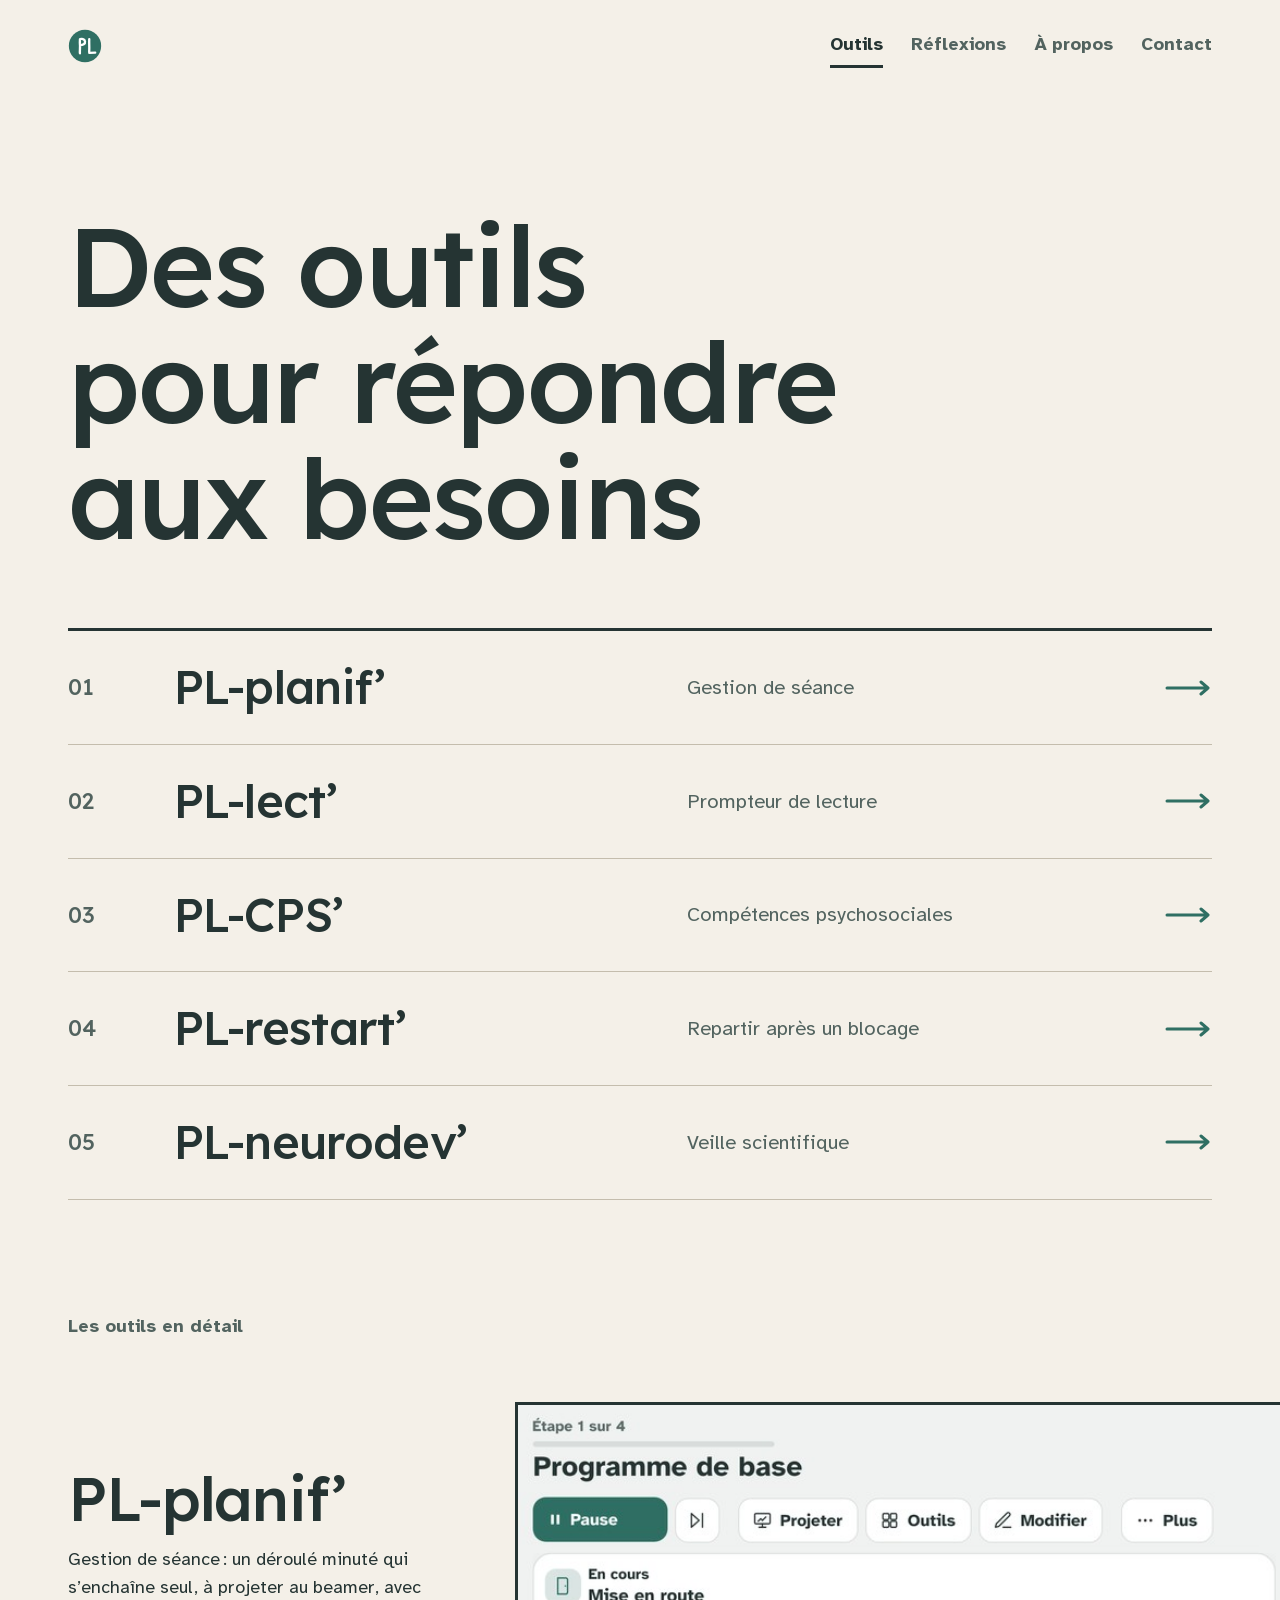
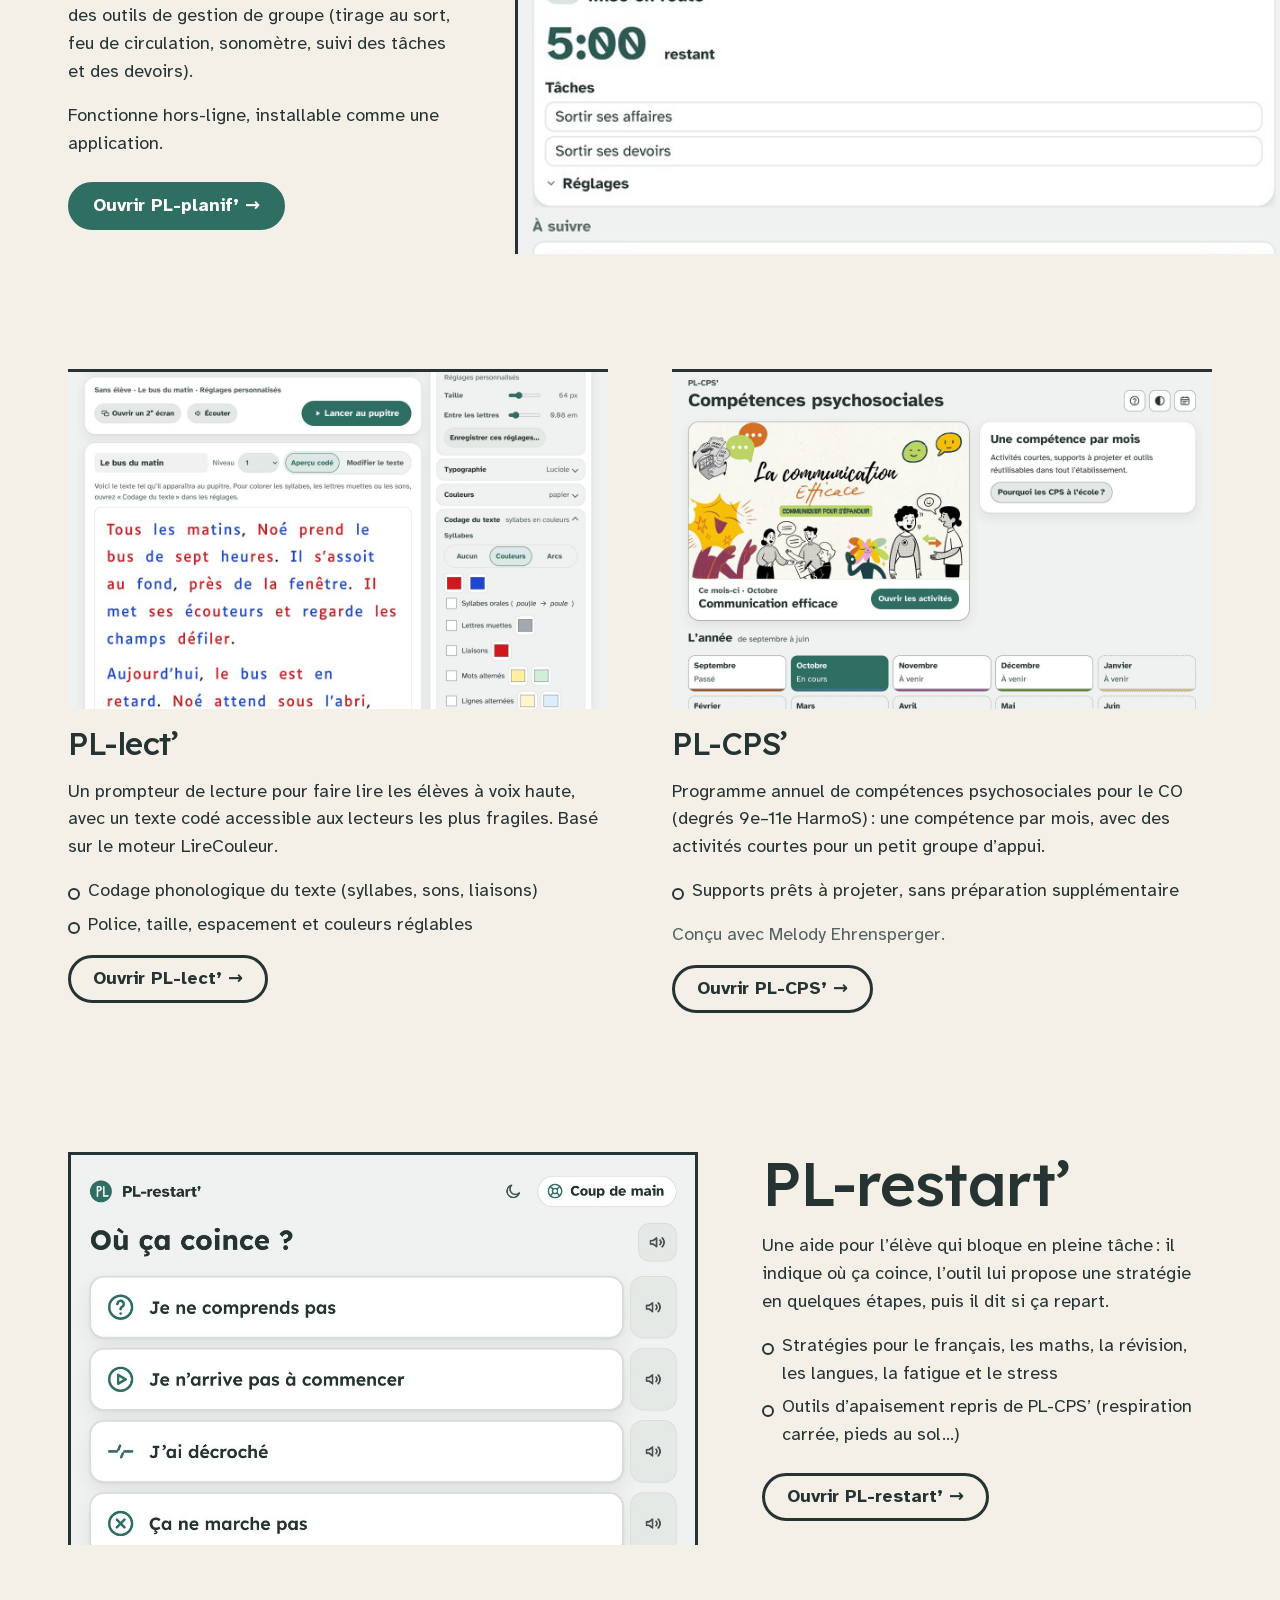
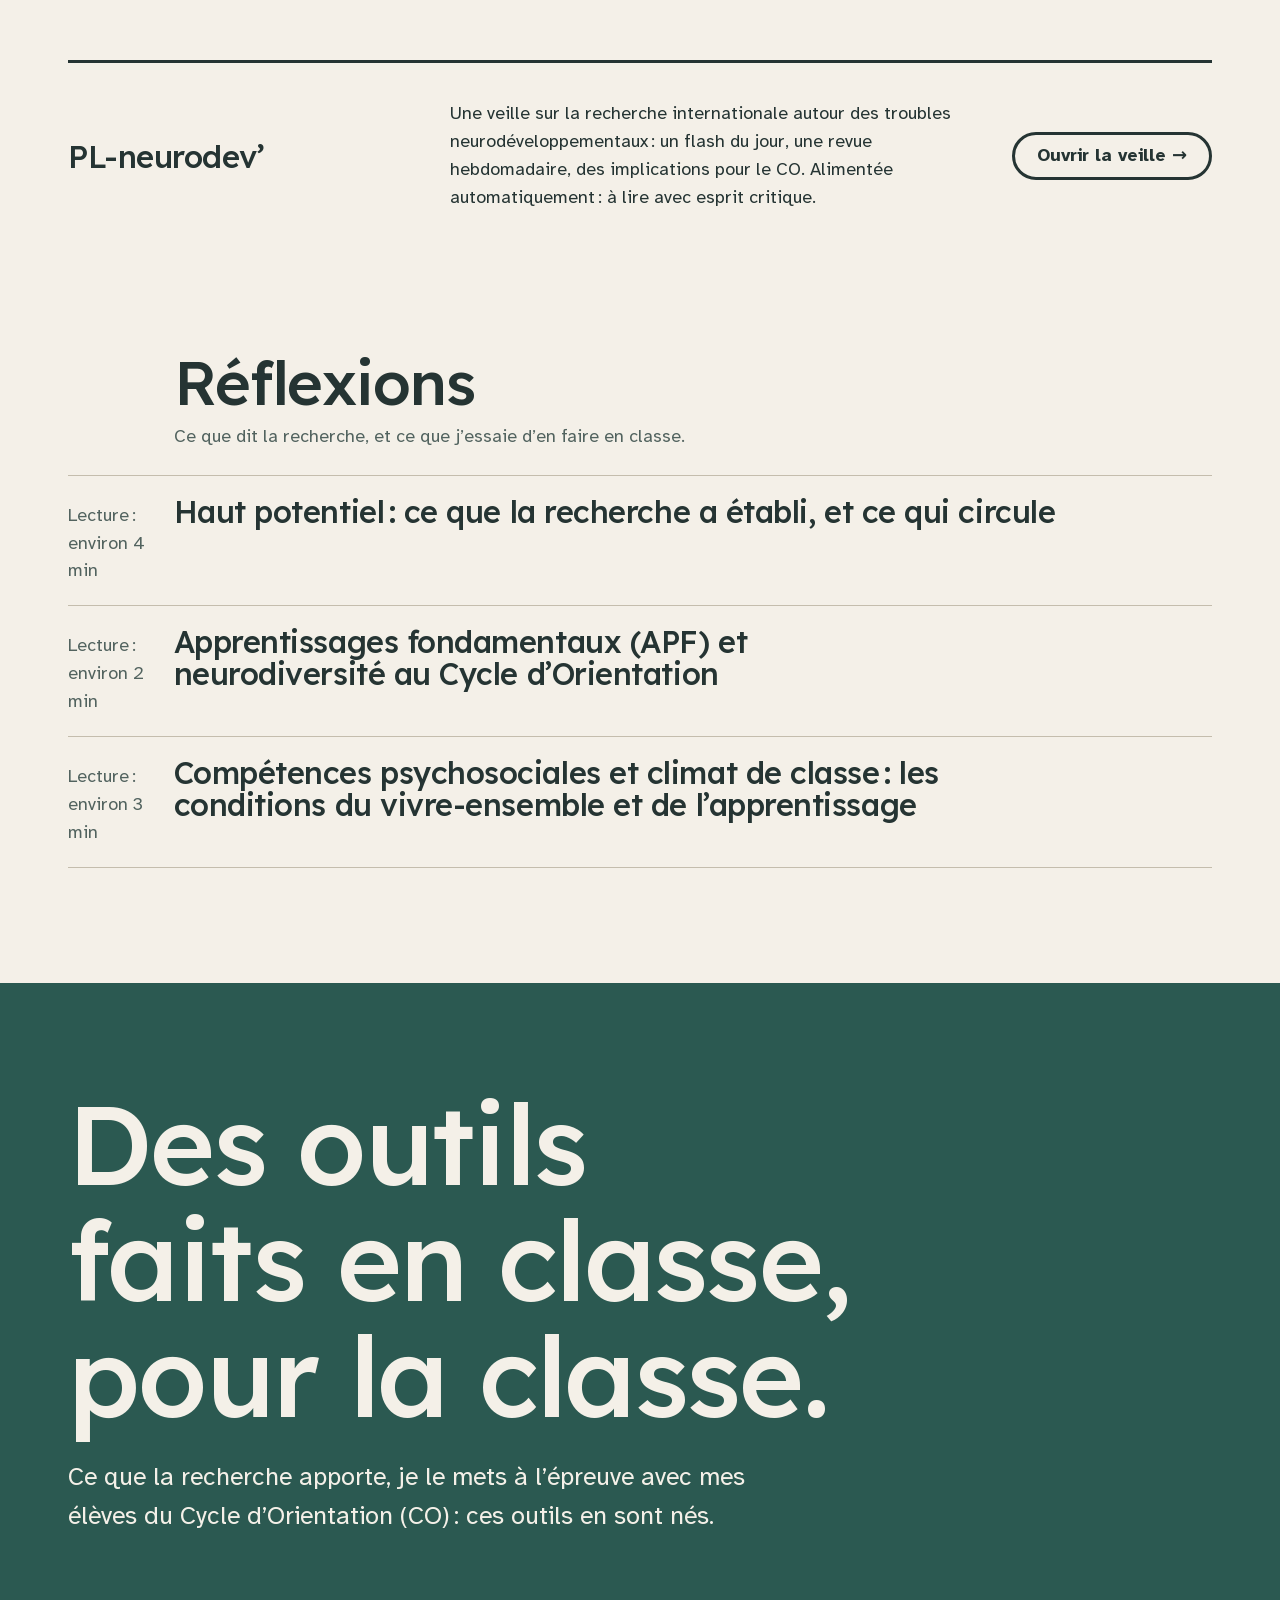
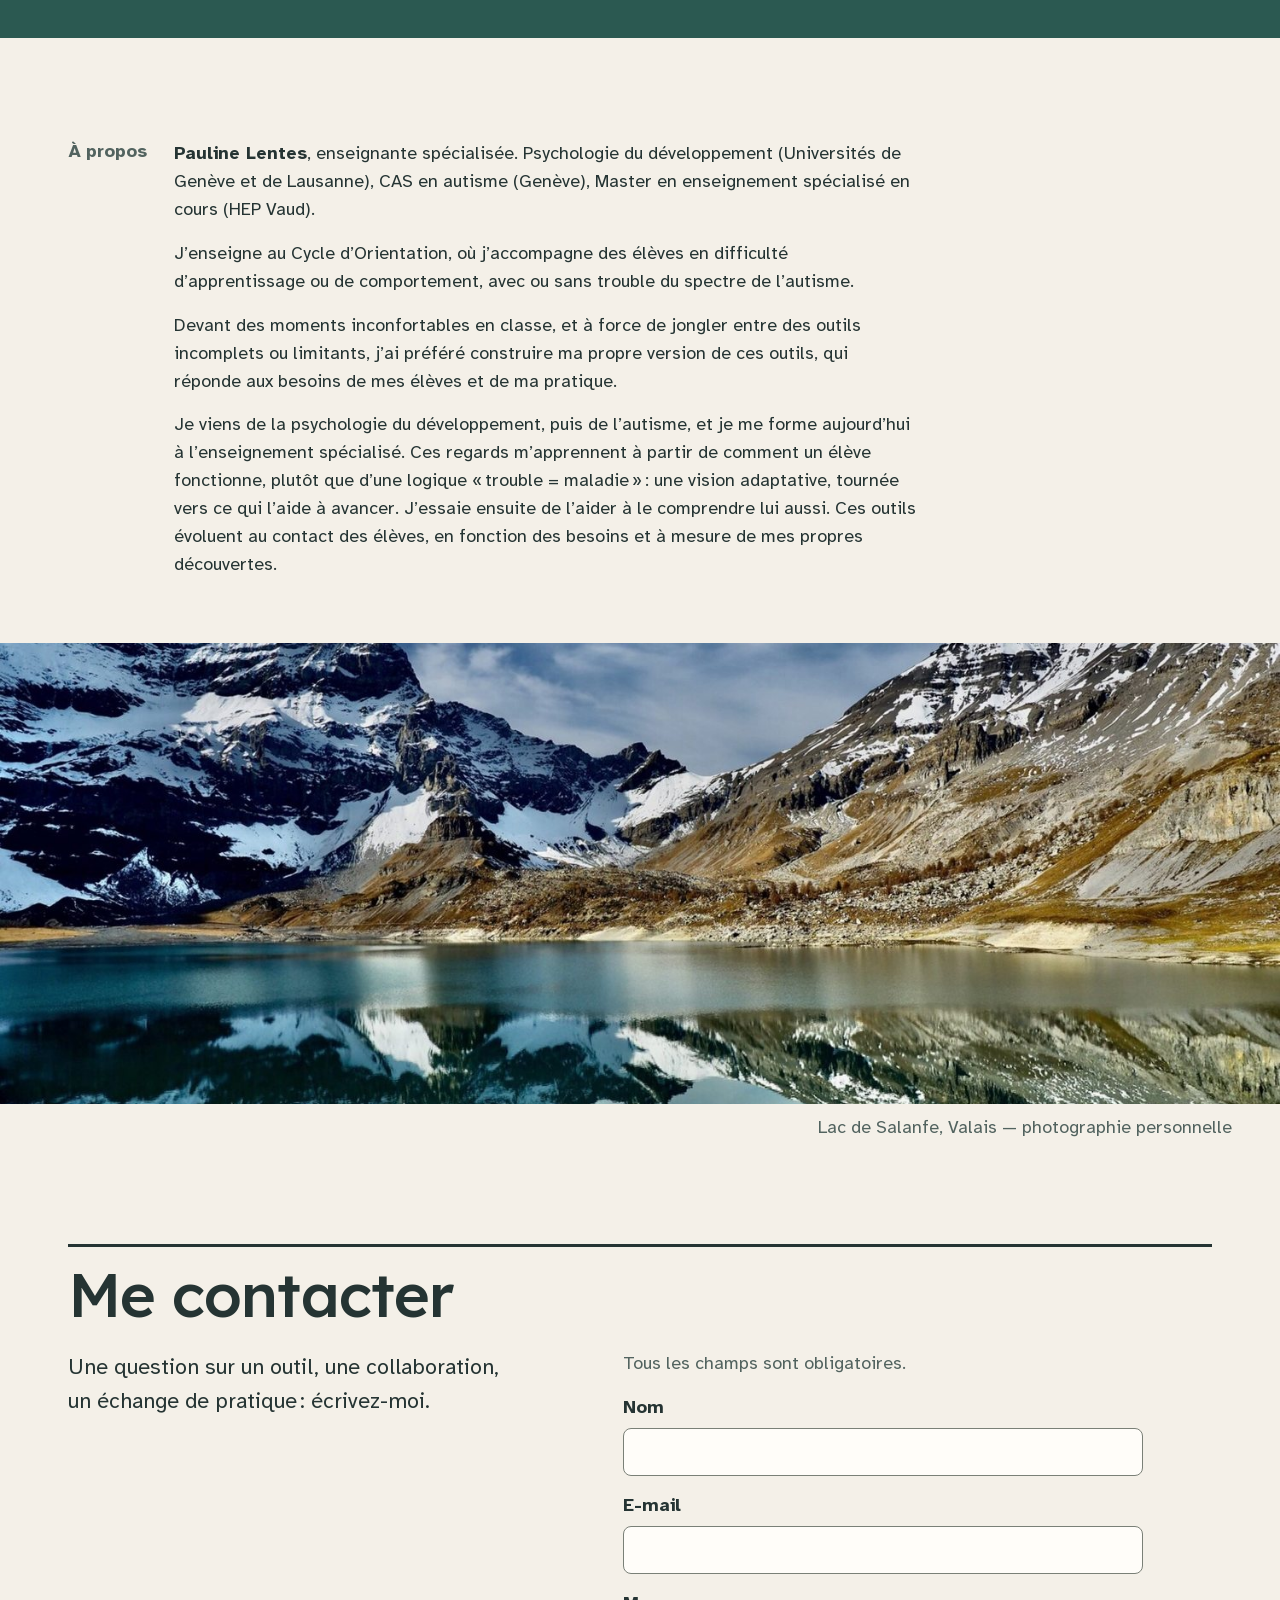
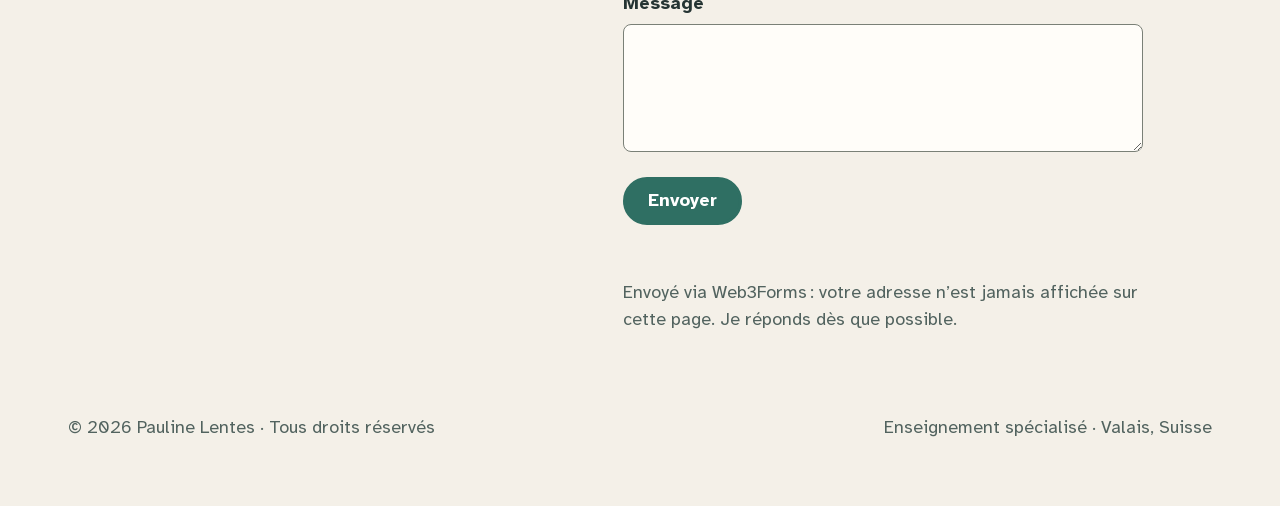
==== commit 2e51e864: "Ajoute une variante 1500 px de la photo pour alléger les écrans de 1024 à 1500 px Co-Authored-By: Cl" ====
--- a/index.html
+++ b/index.html
@@ -117,7 +117,7 @@
       <p>Je viens de la psychologie du développement, puis de l’autisme, et je me forme aujourd’hui à l’enseignement spécialisé. Ces regards m’apprennent à partir de comment un élève fonctionne, plutôt que d’une logique «&#8239;trouble = maladie&#8239;»&#8239;: une vision adaptative, tournée vers ce qui l’aide à avancer. J’essaie ensuite de l’aider à le comprendre lui aussi. Ces outils évoluent au contact des élèves, en fonction des besoins et à mesure de mes propres découvertes.</p>
     </div>
   </section>
-  <figure class="photo"><img src="img/lac-valais-1000.jpg" srcset="img/lac-valais-1000.jpg 1000w, img/lac-valais.jpg 2000w" sizes="100vw" width="2000" height="1500" loading="lazy" alt="Reflet des montagnes dans le lac de Salanfe, en Valais"><figcaption>Lac de Salanfe, Valais — photographie personnelle</figcaption></figure>
+  <figure class="photo"><img src="img/lac-valais-1000.jpg" srcset="img/lac-valais-1000.jpg 1000w, img/lac-valais-1500.jpg 1500w, img/lac-valais.jpg 2000w" sizes="100vw" width="2000" height="1500" loading="lazy" alt="Reflet des montagnes dans le lac de Salanfe, en Valais"><figcaption>Lac de Salanfe, Valais — photographie personnelle</figcaption></figure>
 
   <section class="wrap contact" id="contact" aria-labelledby="ct">
     <h2 id="ct" class="voix t-title">Me contacter</h2>
--- a/style.css
+++ b/style.css
@@ -131,7 +131,7 @@
   .band h2{max-width:15ch}
   .band p{margin-top:var(--s4);font-size:1.15rem;max-width:44ch}@media (min-width:700px){.band p{font-size:1.275rem}}@media (min-width:1100px){.band p{font-size:1.4rem}}
 
-  .about{display:grid;grid-template-columns:clamp(56px,7vw,96px) minmax(0,1fr);gap:var(--s3);padding-block:clamp(56px,8vw,104px) var(--s5)}
+  .about{display:grid;grid-template-columns:clamp(56px,7vw,96px) minmax(0,1fr);gap:var(--s3);padding-block:clamp(56px,8vw,104px) var(--s6)}
   .about .t{max-width:62ch;display:flex;flex-direction:column;gap:var(--s3)}
   .photo{position:relative}
   .photo img{width:100%;height:clamp(240px,36vw,520px);object-fit:cover}
@@ -190,7 +190,8 @@
   .feat{display:flex;flex-direction:column;gap:6px;max-width:46ch}
   .feat li{position:relative;padding-left:20px}
   .feat li::before{content:"";position:absolute;left:0;top:.62em;width:8px;height:8px;border-radius:50%;border:2px solid var(--ink)}
-  .quiet{margin-top:clamp(64px,9vw,128px);padding-top:var(--s4);border-top:1px solid var(--line-strong);display:grid;grid-template-columns:minmax(0,4fr) minmax(0,6fr) auto;gap:var(--s4);align-items:center}
+  .quiet{margin-top:clamp(64px,9vw,128px);padding-block:var(--s5) var(--s4);position:relative;display:grid;grid-template-columns:minmax(0,4fr) minmax(0,6fr) auto;gap:var(--s4);align-items:center}
+  .quiet::before{content:"";position:absolute;top:0;inset-inline:clamp(20px,4vw,48px);height:var(--trait);background:var(--ink)}  /* même filet de tête que le sommaire : aligné sur la colonne de texte */
   .quiet p{max-width:56ch}
   .credit{font-size:1rem;color:var(--ink-2)}
   @media (max-width:760px){.detail.rev{grid-template-columns:1fr;padding-right:0}.detail.rev .txt{padding-inline:clamp(20px,4vw,48px)}.detail.rev figure{order:2}.pair{grid-template-columns:1fr}.quiet{grid-template-columns:1fr}}
